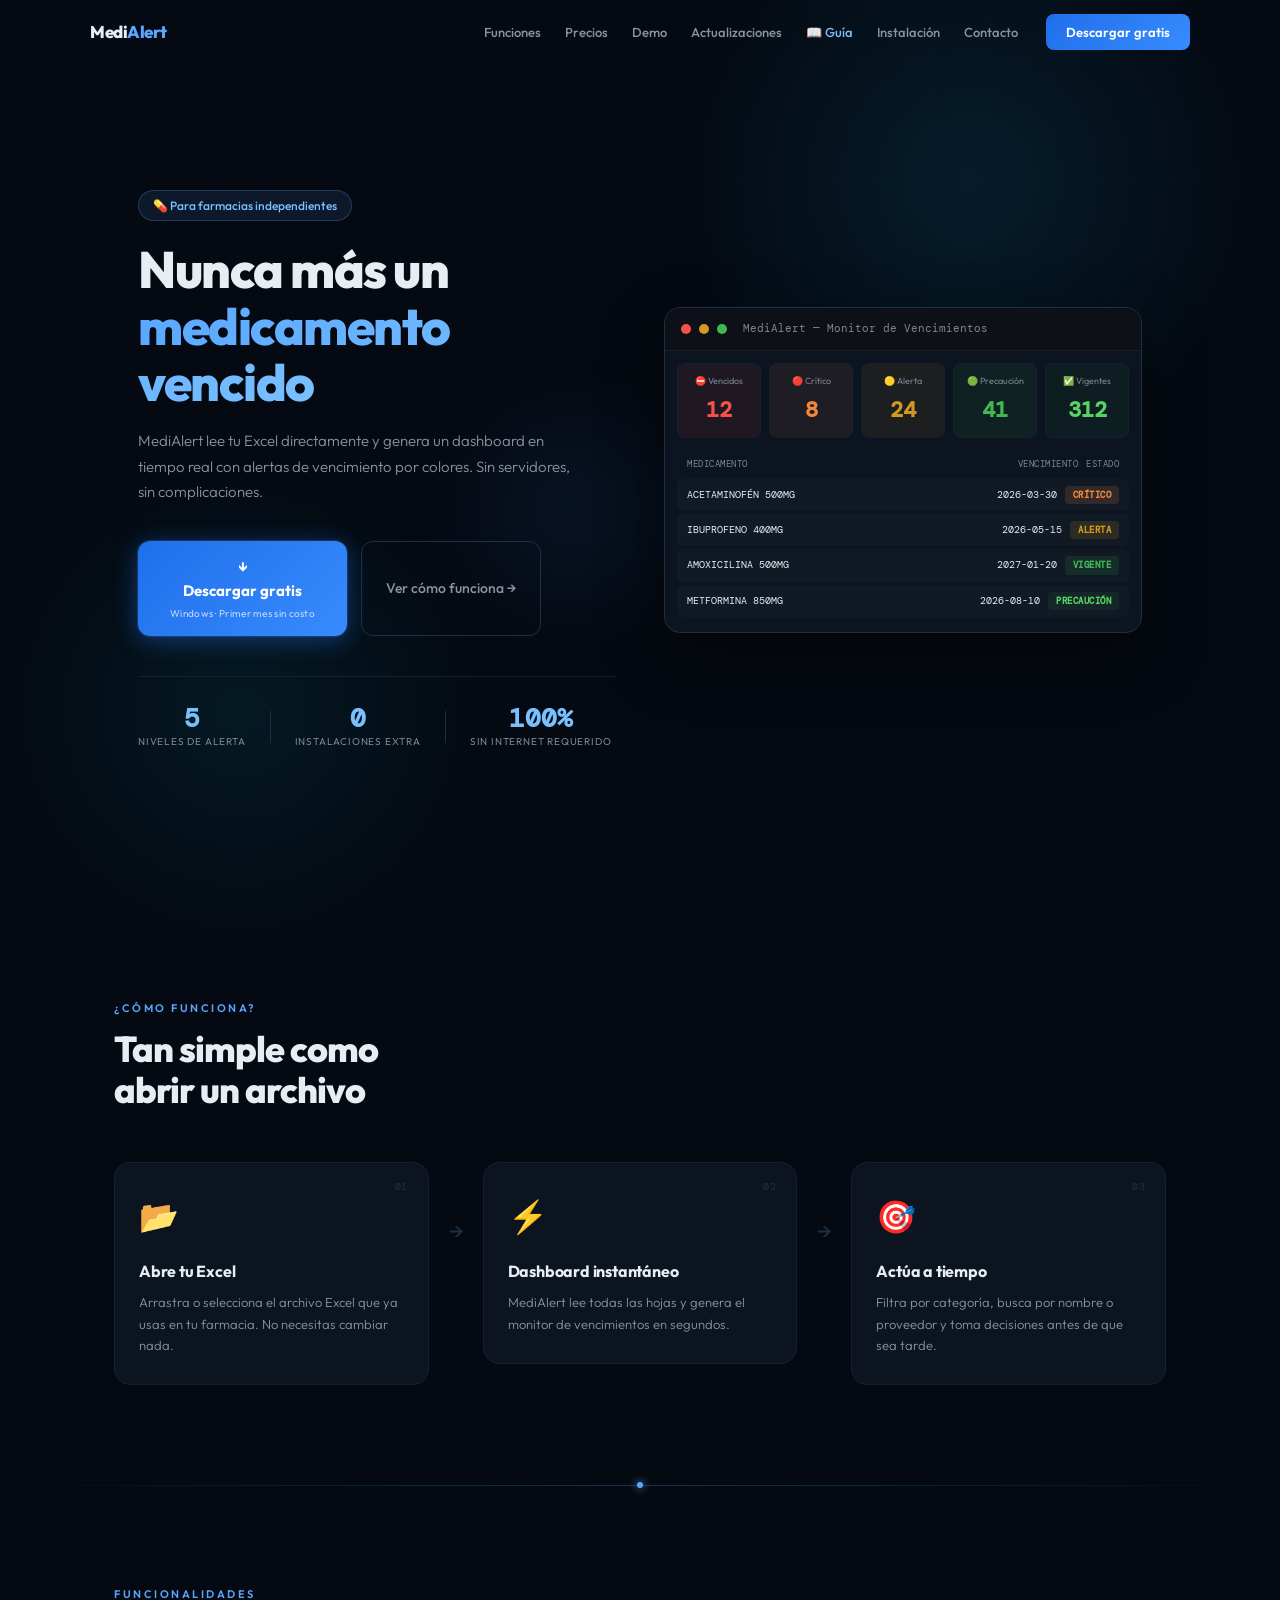
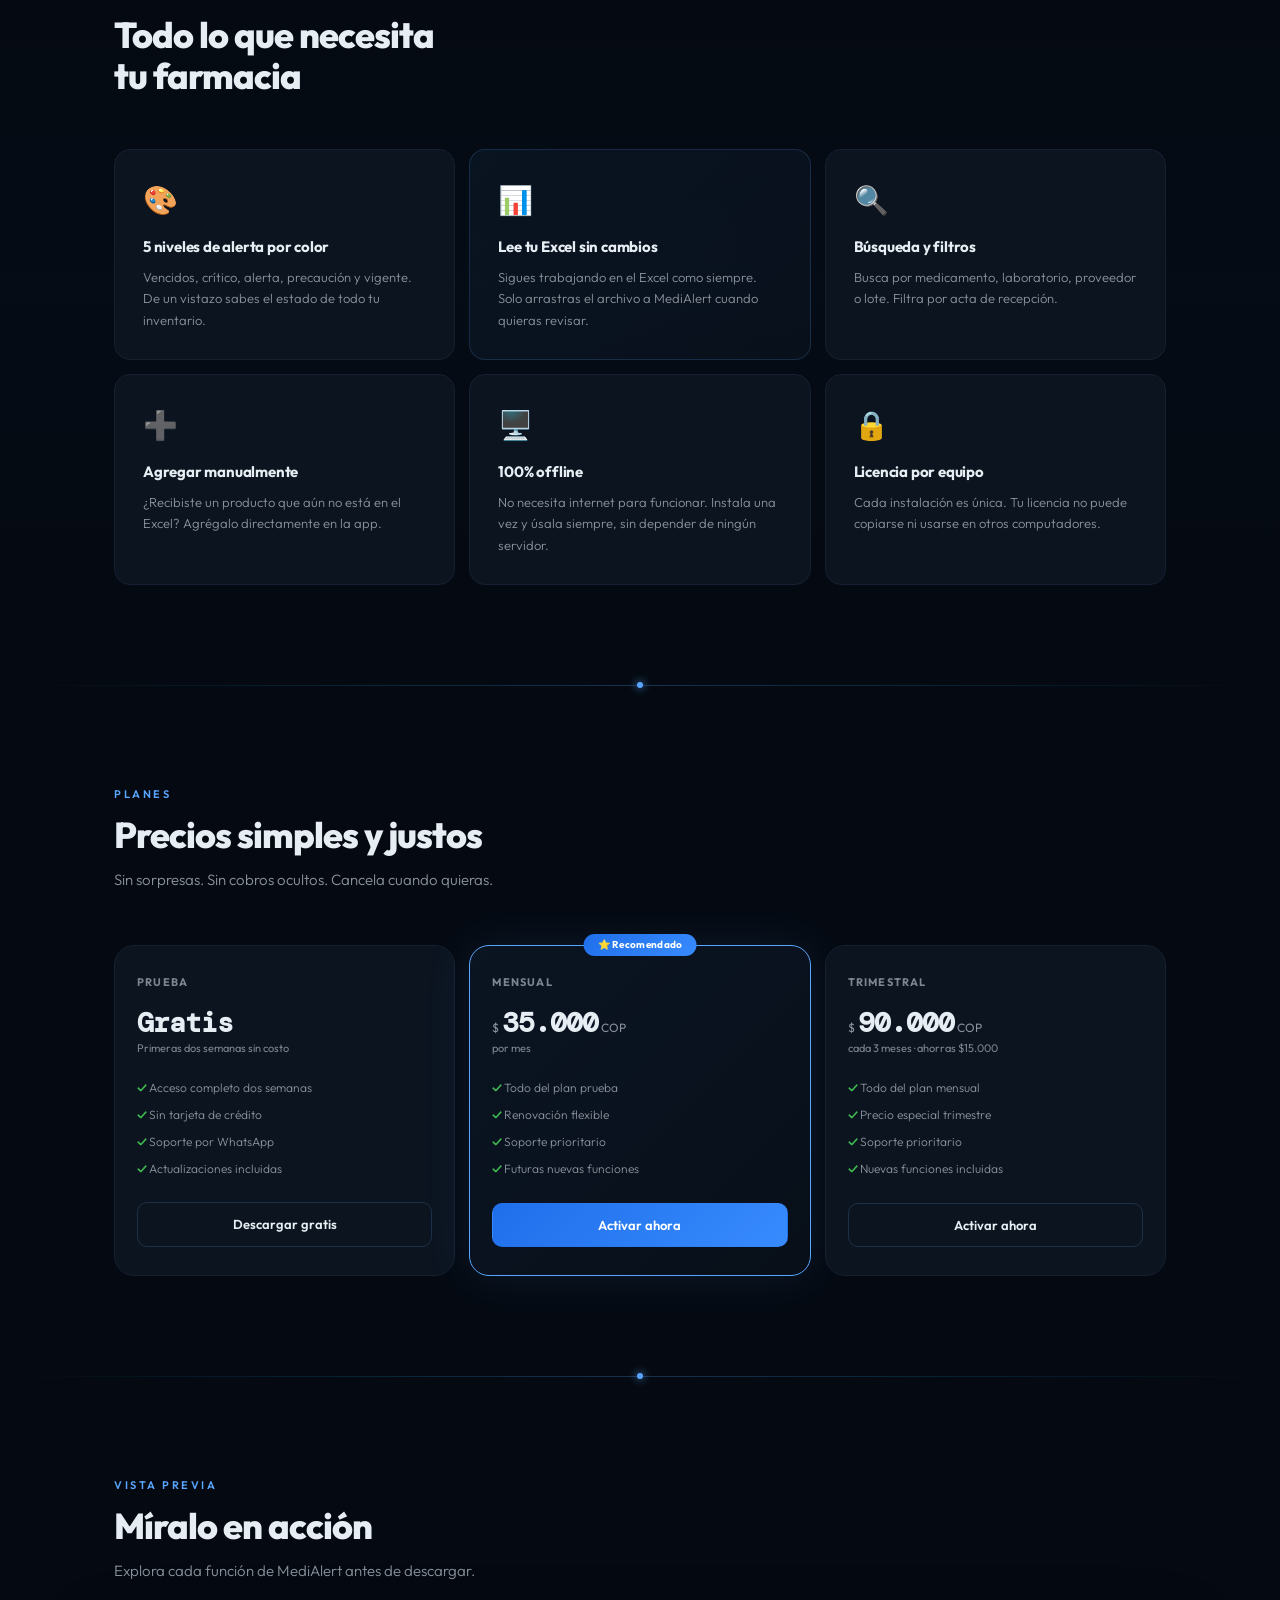
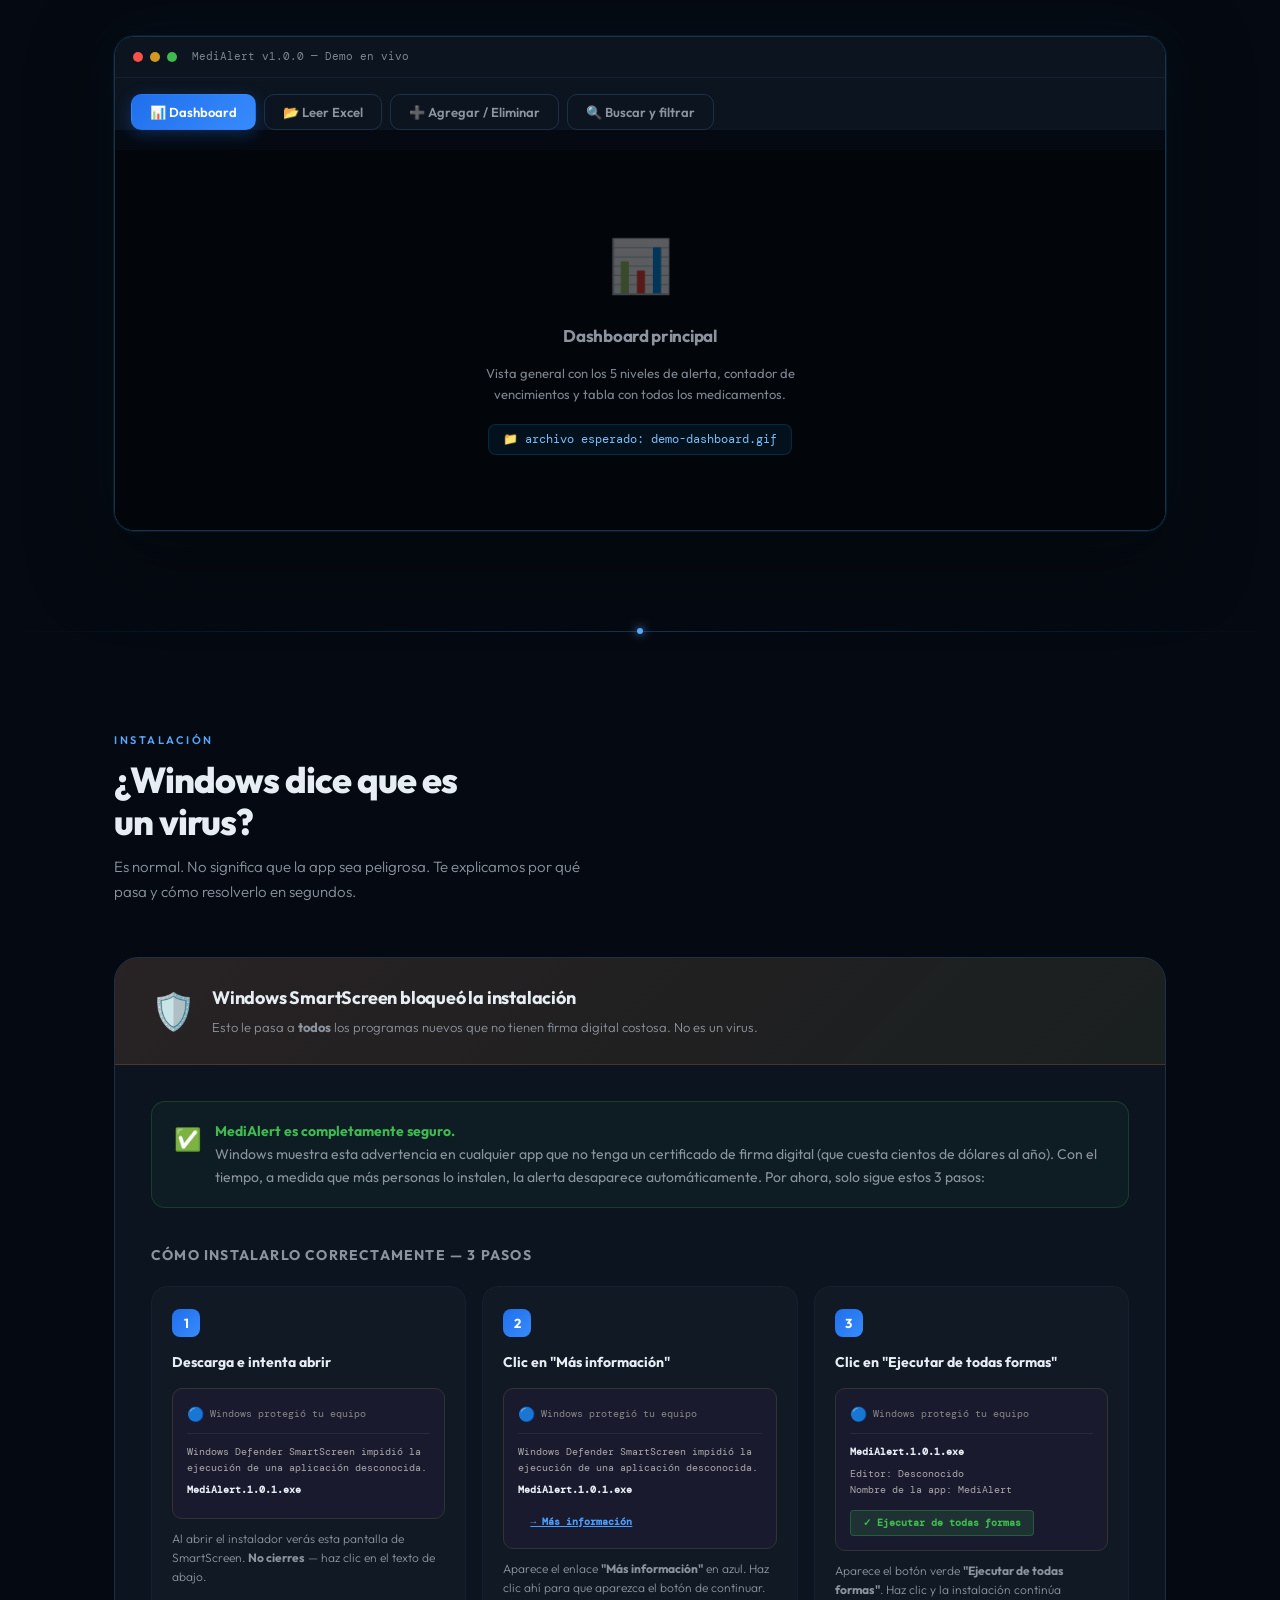
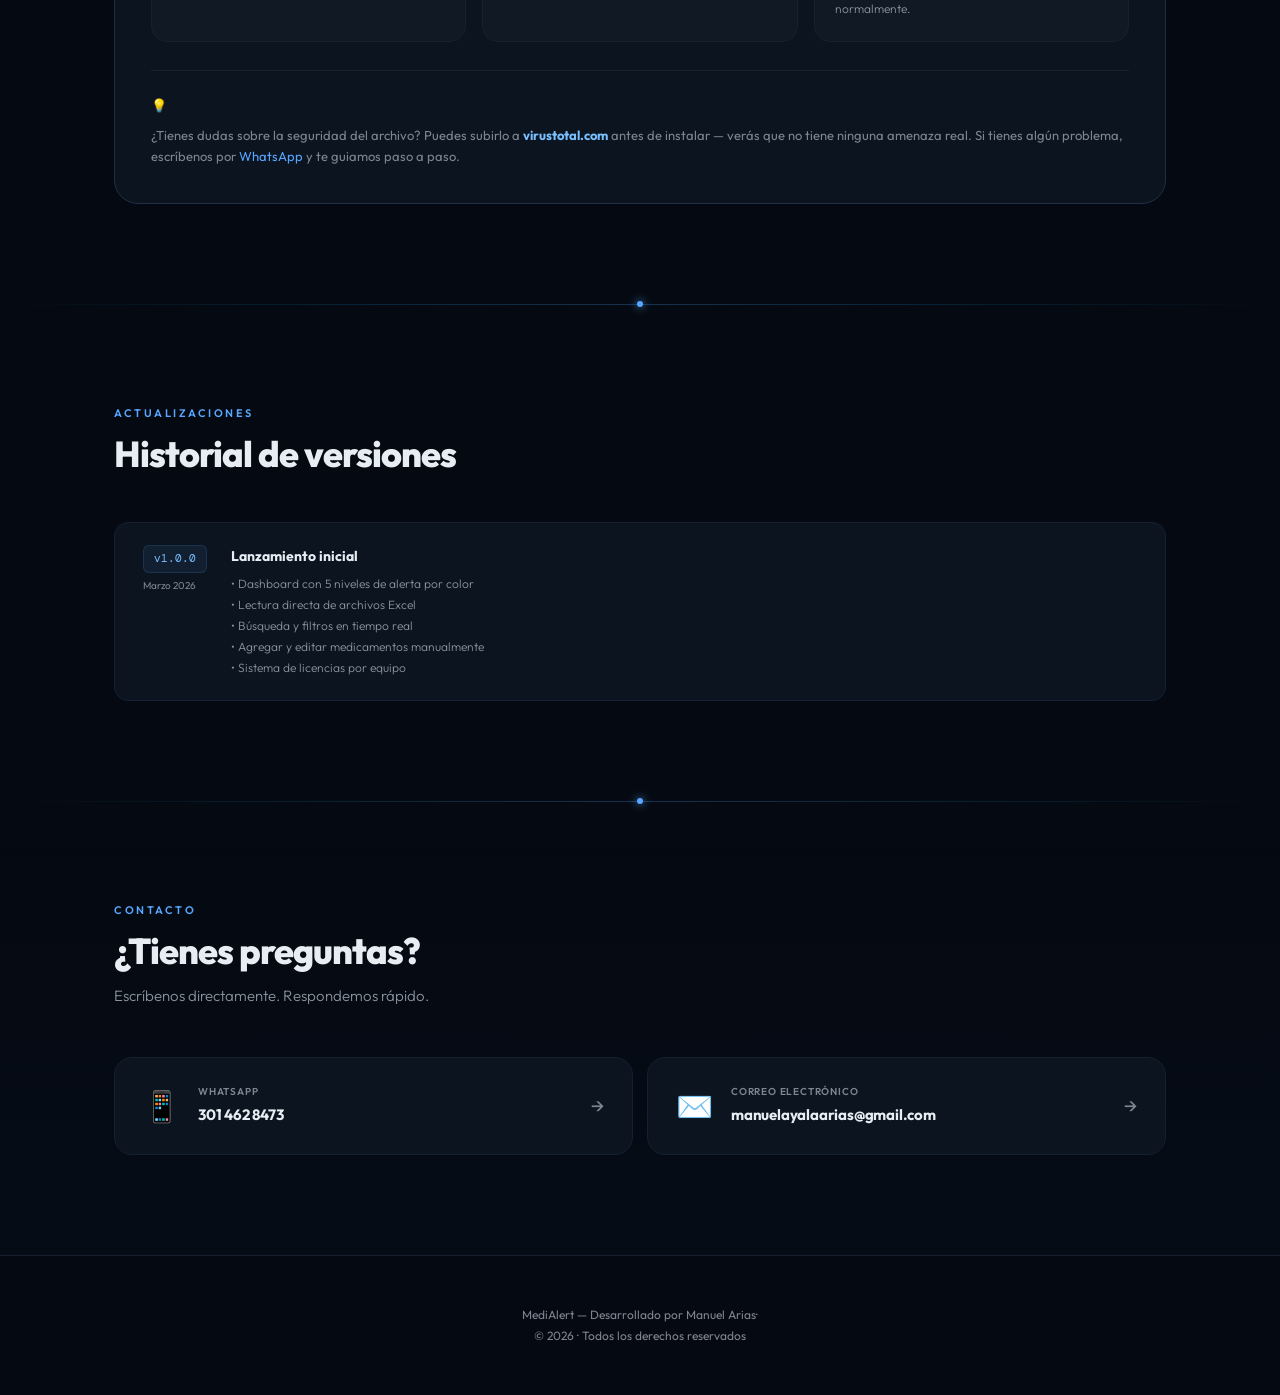
==== index.html @ 288f3442 "Update index.html" ====
<!DOCTYPE html>
<html lang="es">
<head>
  <meta charset="UTF-8">
  <meta name="google-site-verification" content="xFvAfBgavPvLE3BNtfoq_ayYsfGHatee1WtwPK1gSV0" />
  <meta name="viewport" content="width=device-width, initial-scale=1.0">

  <!-- Título en la pestaña del navegador — cámbialo si quieres -->
  <title>MediAlert — Control de vencimientos para farmacias</title>

  <!-- Fuentes de Google — Outfit para texto, DM Mono para números -->
  <link rel="preconnect" href="https://fonts.googleapis.com">
  <link href="https://fonts.googleapis.com/css2?family=Outfit:wght@300;400;500;600;700;800;900&family=DM+Mono:wght@400;500&display=swap" rel="stylesheet">

  <link rel="stylesheet" href="styles.css">
</head>
<body>

<!-- ══════════════════════════════════════════════
     CANVAS DE PARTÍCULAS
     Fondo animado con píldoras y puntos flotantes
     Todo se controla desde app.js (bloque PARTÍCULAS)
     Para desactivar: borra esta línea
     ══════════════════════════════════════════════ -->
<canvas id="particles-canvas"></canvas>


<!-- ══════════════════════════════════════════════
     NAVBAR — Barra de navegación fija arriba
     ══════════════════════════════════════════════ -->
<nav class="nav" id="nav">
  <div class="nav-inner">

    <!-- Nombre/logo en la nav — cambia el texto si quieres
         Para volver a poner el logo: reemplaza el <span> por <img src="..."> -->
    <!-- LOGO QUITADO — descomenta la línea de abajo si quieres volver a ponerlo -->
    <!-- <img src="[data-uri]" alt="Pulso Vital" class="nav-logo"> -->
    <a href="#" style="font-size:17px;font-weight:800;letter-spacing:-0.5px;color:var(--text)">Medi<span style="color:var(--accent)">Alert</span></a>

    <!-- Links del menú (solo desktop)
         Cada href="#id" lleva a esa sección de la página -->
    <div class="nav-links">
      <a href="#features">Funciones</a>
      <a href="#pricing">Precios</a>
      <a href="#demo">Demo</a>
      <a href="#updates">Actualizaciones</a>
      <a href="guia.html" style="color:var(--accent2)">📖 Guía</a>
      <a href="#seguridad">Instalación</a>
      <a href="#contact">Contacto</a>
    </div>

    <!-- Botón de descarga en el nav (desktop)
         Cambia el href por la URL de tu release -->
    <a href="https://github.com/AxxN202/medialert/releases/download/v1.0.1/MediAlert.1.0.1.exe"
       class="btn-nav" download>Descargar gratis</a>

    <!-- Botón ☰ que aparece solo en móvil -->
    <button class="nav-hamburger" id="nav-hamburger">☰</button>
  </div>

  <!-- Menú desplegable en móvil -->
  <div class="nav-mobile" id="nav-mobile">
    <a href="#features">Funciones</a>
    <a href="#pricing">Precios</a>
    <a href="#updates">Actualizaciones</a>
    <a href="#seguridad">Instalación</a>
    <a href="guia.html">📖 Guía de instalación</a>
    <a href="#contact">Contacto</a>
    <a href="https://github.com/AxxN202/medialert/releases/download/v1.0.1/MediAlert.1.0.1.exe"
       class="btn-nav" download>Descargar gratis</a>
  </div>
</nav>


<!-- ══════════════════════════════════════════════
     HERO — Primera pantalla
     Mitad izquierda: texto y botón
     Mitad derecha: mock del dashboard
     ══════════════════════════════════════════════ -->
<section class="hero">

  <!-- ══ ORBES DE FONDO
       Los círculos difusos azules que dan profundidad al hero
       Para desactivar: borra este bloque .hero-orbs completo
       Los estilos están en styles.css bajo "ORBES DE FONDO" ══ -->
  <div class="hero-orbs">
    <div class="orb1"></div>   <!-- Orbe grande — arriba derecha -->
    <div class="orb2"></div>   <!-- Orbe mediano — abajo izquierda -->
    <div class="orb3"></div>   <!-- Orbe pequeño — centro -->
    <div class="grid-overlay"></div> <!-- Cuadrícula sutil encima -->
  </div>

  <!-- ── Lado izquierdo: contenido ── -->
  <div class="hero-content reveal-left">

    <!-- Badge pequeño encima del título — cambia el texto -->
    <div class="hero-badge">💊 Para farmacias independientes</div>

    <!-- Título principal
         Las palabras en <span class="gradient-text"> se ven con gradiente azul -->
    <h1 class="hero-title">
      Nunca más un<br>
      <span class="gradient-text">medicamento vencido</span>
    </h1>

    <!-- Subtítulo — describe la app en 2-3 líneas -->
    <p class="hero-sub">
      MediAlert lee tu Excel directamente y genera un dashboard
      en tiempo real con alertas de vencimiento por colores.
      Sin servidores, sin complicaciones.
    </p>

    <!-- Botones de acción -->
    <div class="hero-actions">

      <!-- ═══ BOTÓN PRINCIPAL DE DESCARGA ═══
           El más importante de la página.
           Cambia el href por tu URL de GitHub Release -->
      <a href="https://github.com/AxxN202/medialert/releases/download/v1.0.1/MediAlert.1.0.1.exe"
         class="btn-primary" download>
        <span>↓</span> Descargar gratis
        <!-- Texto pequeño debajo del botón — cambia si quieres -->
        <span class="btn-sub">Windows · Primer mes sin costo</span>
      </a>

      <!-- Botón secundario — link a la sección de funciones -->
      <a href="#features" class="btn-ghost">Ver cómo funciona →</a>
    </div>

    <!-- Estadísticas debajo de los botones
         Cambia los números en .stat-num -->
    <div class="hero-stats">
      <div class="stat">
        <span class="stat-num">5</span>
        <span class="stat-label">Niveles de alerta</span>
      </div>
      <div class="stat-div"></div>
      <div class="stat">
        <span class="stat-num">0</span>
        <span class="stat-label">Instalaciones extra</span>
      </div>
      <div class="stat-div"></div>
      <div class="stat">
        <span class="stat-num">100%</span>
        <span class="stat-label">Sin internet requerido</span>
      </div>
    </div>
  </div><!-- /hero-content -->


  <!-- ── Lado derecho: mock visual de la app ── -->
  <div class="hero-visual reveal-right">
    <div class="dashboard-mock">

      <!-- Barra de título del mock (los tres puntos de colores) -->
      <div class="mock-header">
        <div class="mock-dot red"></div>
        <div class="mock-dot yellow"></div>
        <div class="mock-dot green"></div>
        <span class="mock-title">MediAlert — Monitor de Vencimientos</span>
      </div>

      <!-- Tarjetas de resumen del mock
           Cambia los números para simular datos reales -->
      <div class="mock-cards">
        <div class="mock-card expired">
          <div class="mock-card-label">⛔ Vencidos</div>
          <div class="mock-card-num">12</div>
        </div>
        <div class="mock-card critical">
          <div class="mock-card-label">🔴 Crítico</div>
          <div class="mock-card-num">8</div>
        </div>
        <div class="mock-card warning">
          <div class="mock-card-label">🟡 Alerta</div>
          <div class="mock-card-num">24</div>
        </div>
        <div class="mock-card caution">
          <div class="mock-card-label">🟢 Precaución</div>
          <div class="mock-card-num">41</div>
        </div>
        <div class="mock-card safe">
          <div class="mock-card-label">✅ Vigentes</div>
          <div class="mock-card-num">312</div>
        </div>
      </div>

      <!-- Tabla de ejemplo del mock
           Puedes cambiar los nombres de medicamentos -->
      <div class="mock-table">
        <div class="mock-row header">
          <span>Medicamento</span><span>Vencimiento</span><span>Estado</span>
        </div>
        <div class="mock-row">
          <span>ACETAMINOFÉN 500MG</span><span>2026-03-30</span>
          <span class="badge-mock critical">CRÍTICO</span>
        </div>
        <div class="mock-row">
          <span>IBUPROFENO 400MG</span><span>2026-05-15</span>
          <span class="badge-mock warning">ALERTA</span>
        </div>
        <div class="mock-row">
          <span>AMOXICILINA 500MG</span><span>2027-01-20</span>
          <span class="badge-mock safe">VIGENTE</span>
        </div>
        <div class="mock-row">
          <span>METFORMINA 850MG</span><span>2026-08-10</span>
          <span class="badge-mock caution">PRECAUCIÓN</span>
        </div>
      </div>

    </div><!-- /dashboard-mock -->
  </div><!-- /hero-visual -->

</section><!-- /hero -->


<!-- ══════════════════════════════════════════════
     SECCIÓN HOW IT WORKS — Los 3 pasos
     Para agregar un paso: copia un .step + .step-arrow
     ══════════════════════════════════════════════ -->
<section class="how" id="features">
  <div class="container">
    <div class="section-label">¿Cómo funciona?</div>
    <h2 class="section-title reveal-scale">Tan simple como<br>abrir un archivo</h2>
    <div class="steps">

      <!-- Paso 1 — cambia: número, emoji, título, descripción -->
      <div class="step">
        <div class="step-num">01</div>
        <div class="step-icon">📂</div>
        <h3>Abre tu Excel</h3>
        <p>Arrastra o selecciona el archivo Excel que ya usas en tu farmacia. No necesitas cambiar nada.</p>
      </div>

      <div class="step-arrow">→</div>

      <!-- Paso 2 -->
      <div class="step">
        <div class="step-num">02</div>
        <div class="step-icon">⚡</div>
        <h3>Dashboard instantáneo</h3>
        <p>MediAlert lee todas las hojas y genera el monitor de vencimientos en segundos.</p>
      </div>

      <div class="step-arrow">→</div>

      <!-- Paso 3 -->
      <div class="step">
        <div class="step-num">03</div>
        <div class="step-icon">🎯</div>
        <h3>Actúa a tiempo</h3>
        <p>Filtra por categoría, busca por nombre o proveedor y toma decisiones antes de que sea tarde.</p>
      </div>

    </div>
  </div>
</section>

<div class="section-divider"></div>

<!-- ══════════════════════════════════════════════
     SECCIÓN FUNCIONALIDADES — Cuadrícula de features
     Para agregar: copia un .feature-card
     Para quitar:  borra el .feature-card completo
     ══════════════════════════════════════════════ -->
<section class="features">
  <div class="container">
    <div class="section-label">Funcionalidades</div>
    <h2 class="section-title reveal-scale">Todo lo que necesita<br>tu farmacia</h2>
    <div class="features-grid">

      <!-- Feature normal -->
      <div class="feature-card">
        <div class="feature-icon">🎨</div>
        <h3>5 niveles de alerta por color</h3>
        <p>Vencidos, crítico, alerta, precaución y vigente. De un vistazo sabes el estado de todo tu inventario.</p>
      </div>

      <!-- Feature destacada — tiene fondo especial por class="feature-card--highlight" -->
      <div class="feature-card feature-card--highlight">
        <div class="feature-icon">📊</div>
        <h3>Lee tu Excel sin cambios</h3>
        <p>Sigues trabajando en el Excel como siempre. Solo arrastras el archivo a MediAlert cuando quieras revisar.</p>
      </div>

      <div class="feature-card">
        <div class="feature-icon">🔍</div>
        <h3>Búsqueda y filtros</h3>
        <p>Busca por medicamento, laboratorio, proveedor o lote. Filtra por acta de recepción.</p>
      </div>

      <div class="feature-card">
        <div class="feature-icon">➕</div>
        <h3>Agregar manualmente</h3>
        <p>¿Recibiste un producto que aún no está en el Excel? Agrégalo directamente en la app.</p>
      </div>

      <div class="feature-card">
        <div class="feature-icon">🖥️</div>
        <h3>100% offline</h3>
        <p>No necesita internet para funcionar. Instala una vez y úsala siempre, sin depender de ningún servidor.</p>
      </div>

      <div class="feature-card">
        <div class="feature-icon">🔒</div>
        <h3>Licencia por equipo</h3>
        <p>Cada instalación es única. Tu licencia no puede copiarse ni usarse en otros computadores.</p>
      </div>

    </div>
  </div>
</section>

<div class="section-divider"></div>

<!-- ══════════════════════════════════════════════
     SECCIÓN PRECIOS — 4 planes
     Para cambiar precios: edita los .plan-amount
     Para cambiar el plan recomendado: mueve
     class="plan--popular" al plan que quieras
     ══════════════════════════════════════════════ -->
<section class="pricing" id="pricing">
  <div class="container">
    <div class="section-label">Planes</div>
    <h2 class="section-title reveal-scale">Precios simples y justos</h2>
    <p class="section-sub">Sin sorpresas. Sin cobros ocultos. Cancela cuando quieras.</p>
    <div class="pricing-grid">

      <!-- Plan Prueba (gratis) -->
      <div class="plan">
        <div class="plan-name">Prueba</div>
        <div class="plan-price">
          <span class="plan-amount">Gratis</span>
        </div>
        <div class="plan-period">Primeras dos semanas sin costo</div>
        <ul class="plan-features">
          <li>Acceso completo dos semanas</li>
          <li>Sin tarjeta de crédito</li>
          <li>Soporte por WhatsApp</li>
          <li>Actualizaciones incluidas</li>
        </ul>
        <!-- Cambia el href por tu URL de release -->
        <a href="https://github.com/AxxN202/medialert/releases/download/v1.0.1/MediAlert.1.0.1.exe"
           class="btn-plan" download>Descargar gratis</a>
      </div>

      <!-- Plan Mensual — RECOMENDADO (borde azul + badge) -->
      <div class="plan plan--popular">
        <div class="plan-badge">⭐ Recomendado</div>
        <div class="plan-name">Mensual</div>
        <div class="plan-price">
          <span class="plan-currency">$</span>
          <!-- Precio mensual — cambia el número -->
          <span class="plan-amount">35.000</span>
          <span class="plan-currency">COP</span>
        </div>
        <div class="plan-period">por mes</div>
        <ul class="plan-features">
          <li>Todo del plan prueba</li>
          <li>Renovación flexible</li>
          <li>Soporte prioritario</li>
          <li>Futuras nuevas funciones</li>
        </ul>
        <!-- Cambia el mensaje de WhatsApp en el href -->
        <a href="https://wa.me/573014628473?text=Hola,%20quiero%20activar%20MediAlert%20mensual"
           class="btn-plan btn-plan--primary" target="_blank">Activar ahora</a>
      </div>

      <!-- Plan Trimestral -->
      <div class="plan">
        <div class="plan-name">Trimestral</div>
        <div class="plan-price">
          <span class="plan-currency">$</span>
          <span class="plan-amount">90.000</span>
          <span class="plan-currency">COP</span>
        </div>
        <div class="plan-period">cada 3 meses · ahorras $15.000</div>
        <ul class="plan-features">
          <li>Todo del plan mensual</li>
          <li>Precio especial trimestre</li>
          <li>Soporte prioritario</li>
          <li>Nuevas funciones incluidas</li>
        </ul>
        <a href="https://wa.me/573014628473?text=Hola,%20quiero%20activar%20MediAlert%20trimestral"
           class="btn-plan" target="_blank">Activar ahora</a>
      </div>


    </div>
  </div>
</section>

<div class="section-divider"></div>

<!-- ══════════════════════════════════════════════
     SECCIÓN DEMO — Tabs con GIFs por función
     ══════════════════════════════════════════════

     CÓMO AGREGAR TUS GIFs:
     Cada tab tiene un comentario con el nombre del archivo esperado.
     Cuando tengas el GIF:
       1. Súbelo al repo con ese nombre exacto
       2. En el HTML descomenta la línea <img src="...">
       3. El placeholder desaparece automáticamente
     ══════════════════════════════════════════════ -->
<section class="demo" id="demo">
  <div class="container">

    <div class="section-label">Vista previa</div>
    <h2 class="section-title reveal-scale">Míralo en acción</h2>
    <p class="section-sub">
      Explora cada función de MediAlert antes de descargar.
    </p>

    <!-- Marco con tabs -->
    <div class="demo-wrapper reveal">

      <!-- Barra superior del marco -->
      <div class="demo-bar">
        <div class="demo-dot red"></div>
        <div class="demo-dot yellow"></div>
        <div class="demo-dot green"></div>
        <span class="demo-bar-title">MediAlert v1.0.0 — Demo en vivo</span>
      </div>

      <!-- Botones de los tabs
           Para agregar un tab: copia un .demo-tab-btn y su .demo-tab-content abajo -->
      <div style="padding:16px 16px 0;background:var(--surface);">
        <div class="demo-tabs">

          <!-- Tab 1 — Dashboard principal -->
          <button class="demo-tab-btn active" onclick="switchTab('tab-dashboard', this)">
            📊 Dashboard
          </button>

          <!-- Tab 2 — Leer Excel -->
          <button class="demo-tab-btn" onclick="switchTab('tab-excel', this)">
            📂 Leer Excel
          </button>

          <!-- Tab 3 — Agregar y eliminar -->
          <button class="demo-tab-btn" onclick="switchTab('tab-editar', this)">
            ➕ Agregar / Eliminar
          </button>

          <!-- Tab 4 — Búsqueda y filtros -->
          <button class="demo-tab-btn" onclick="switchTab('tab-buscar', this)">
            🔍 Buscar y filtrar
          </button>

        </div>
      </div>

      <!-- ════ CONTENIDO DEL TAB 1: Dashboard ════
           GIF esperado: demo-dashboard.gif
           Graba: la pantalla principal con los 5 contadores y la tabla -->
      <div class="demo-tab-content active" id="tab-dashboard">
        <div class="demo-media">
          <!-- Cuando tengas el GIF, descomenta esta línea y borra el placeholder: -->
          <!-- <img src="demo-dashboard.gif" alt="Dashboard MediAlert" class="demo-gif"> -->
          <div class="demo-placeholder">
            <div class="demo-placeholder-icon">📊</div>
            <h3>Dashboard principal</h3>
            <p>Vista general con los 5 niveles de alerta, contador de vencimientos y tabla con todos los medicamentos.</p>
            <div class="demo-filename">📁 archivo esperado: demo-dashboard.gif</div>
          </div>
        </div>
      </div>

      <!-- ════ CONTENIDO DEL TAB 2: Leer Excel ════
           GIF esperado: demo-excel.gif
           Graba: arrastrar/seleccionar el Excel y ver cómo carga en segundos -->
      <div class="demo-tab-content" id="tab-excel">
        <div class="demo-media">
          <!-- <img src="demo-excel.gif" alt="Leer Excel" class="demo-gif"> -->
          <div class="demo-placeholder">
            <div class="demo-placeholder-icon">📂</div>
            <h3>Lee tu Excel en segundos</h3>
            <p>Selecciona el archivo que ya usas en tu farmacia y MediAlert genera el dashboard automáticamente. Sin cambiar nada.</p>
            <div class="demo-filename">📁 archivo esperado: demo-excel.gif</div>
          </div>
        </div>
      </div>

      <!-- ════ CONTENIDO DEL TAB 3: Agregar y eliminar ════
           GIF esperado: demo-editar.gif
           Graba: abrir el modal de agregar, llenar el formulario, guardar,
                  luego seleccionar y eliminar un registro -->
      <div class="demo-tab-content" id="tab-editar">
        <div class="demo-media">
          <!-- <img src="demo-editar.gif" alt="Agregar y eliminar" class="demo-gif"> -->
          <div class="demo-placeholder">
            <div class="demo-placeholder-icon">➕</div>
            <h3>Agregar y eliminar en tiempo real</h3>
            <p>Agrega medicamentos manualmente con el formulario integrado. Edita o elimina registros con un clic — los cambios se guardan al instante.</p>
            <div class="demo-filename">📁 archivo esperado: demo-editar.gif</div>
          </div>
        </div>
      </div>

      <!-- ════ CONTENIDO DEL TAB 4: Búsqueda y filtros ════
           GIF esperado: demo-buscar.gif
           Graba: escribir en el buscador, filtrar por acta, ordenar columnas -->
      <div class="demo-tab-content" id="tab-buscar">
        <div class="demo-media">
          <!-- <img src="demo-buscar.gif" alt="Buscar y filtrar" class="demo-gif"> -->
          <div class="demo-placeholder">
            <div class="demo-placeholder-icon">🔍</div>
            <h3>Búsqueda y filtros instantáneos</h3>
            <p>Busca por nombre, laboratorio, proveedor o lote. Filtra por acta de recepción. Resultados en tiempo real sin recargar.</p>
            <div class="demo-filename">📁 archivo esperado: demo-buscar.gif</div>
          </div>
        </div>
      </div>

    </div><!-- /demo-wrapper -->
  </div>
</section>

<div class="section-divider"></div>

<!-- ══════════════════════════════════════════════
     SECCIÓN ALERTA DE WINDOWS
     Explica la alerta de SmartScreen y cómo solucionarla
     ══════════════════════════════════════════════ -->
<section class="windows-alert" id="seguridad">
  <div class="container">

    <div class="section-label">Instalación</div>
    <h2 class="section-title reveal-scale">¿Windows dice que es<br>un virus?</h2>
    <p class="section-sub">
      Es normal. No significa que la app sea peligrosa.
      Te explicamos por qué pasa y cómo resolverlo en segundos.
    </p>

    <div class="alert-box reveal">

      <!-- Cabecera de advertencia -->
      <div class="alert-header">
        <div class="alert-header-icon">🛡️</div>
        <div>
          <h3>Windows SmartScreen bloqueó la instalación</h3>
          <p>Esto le pasa a <strong>todos</strong> los programas nuevos que no tienen firma digital costosa. No es un virus.</p>
        </div>
      </div>

      <div class="alert-body">

        <!-- Aviso verde de "es seguro" -->
        <div class="alert-notice">
          <div class="alert-notice-icon">✅</div>
          <div>
            <strong>MediAlert es completamente seguro.</strong><br>
            Windows muestra esta advertencia en cualquier app que no tenga un certificado de firma digital
            (que cuesta cientos de dólares al año). Con el tiempo, a medida que más personas lo instalen,
            la alerta desaparece automáticamente. Por ahora, solo sigue estos 3 pasos:
          </div>
        </div>

        <div class="alert-steps-title">Cómo instalarlo correctamente — 3 pasos</div>

        <div class="alert-steps">

          <!-- Paso 1 -->
          <div class="alert-step">
            <div class="alert-step-num">1</div>
            <h4>Descarga e intenta abrir</h4>
            <!-- Mock visual de lo que ve el usuario -->
            <div class="windows-mock">
              <div class="win-titlebar">
                <span class="win-titlebar-icon">🔵</span>
                <span class="win-titlebar-text">Windows protegió tu equipo</span>
              </div>
              <div class="win-text">Windows Defender SmartScreen impidió la<br>ejecución de una aplicación desconocida.</div>
              <div class="win-text win-app-name">MediAlert.1.0.1.exe</div>
            </div>
            <p>Al abrir el instalador verás esta pantalla de SmartScreen. <strong>No cierres</strong> — haz clic en el texto de abajo.</p>
          </div>

          <!-- Paso 2 -->
          <div class="alert-step">
            <div class="alert-step-num">2</div>
            <h4>Clic en "Más información"</h4>
            <div class="windows-mock">
              <div class="win-titlebar">
                <span class="win-titlebar-icon">🔵</span>
                <span class="win-titlebar-text">Windows protegió tu equipo</span>
              </div>
              <div class="win-text">Windows Defender SmartScreen impidió la<br>ejecución de una aplicación desconocida.</div>
              <div class="win-text win-app-name">MediAlert.1.0.1.exe</div>
              <span class="win-btn win-btn-link">→ Más información</span>
            </div>
            <p>Aparece el enlace <strong>"Más información"</strong> en azul. Haz clic ahí para que aparezca el botón de continuar.</p>
          </div>

          <!-- Paso 3 -->
          <div class="alert-step">
            <div class="alert-step-num">3</div>
            <h4>Clic en "Ejecutar de todas formas"</h4>
            <div class="windows-mock">
              <div class="win-titlebar">
                <span class="win-titlebar-icon">🔵</span>
                <span class="win-titlebar-text">Windows protegió tu equipo</span>
              </div>
              <div class="win-text win-app-name">MediAlert.1.0.1.exe</div>
              <div class="win-text">Editor: Desconocido<br>Nombre de la app: MediAlert</div>
              <span class="win-btn win-btn-run">✓ Ejecutar de todas formas</span>
            </div>
            <p>Aparece el botón verde <strong>"Ejecutar de todas formas"</strong>. Haz clic y la instalación continúa normalmente.</p>
          </div>

        </div><!-- /alert-steps -->

        <!-- Nota final -->
        <div class="alert-footer">
          <span>💡</span>
          <span>
            ¿Tienes dudas sobre la seguridad del archivo? Puedes subirlo a
            <strong style="color:var(--accent2)">virustotal.com</strong> antes de instalar — verás que no tiene ninguna amenaza real.
            Si tienes algún problema, escríbenos por
            <a href="https://wa.me/573014628473" target="_blank" style="color:var(--accent)">WhatsApp</a> y te guiamos paso a paso.
          </span>
        </div>

      </div><!-- /alert-body -->
    </div><!-- /alert-box -->

  </div>
</section>

<div class="section-divider"></div>

<!-- ══════════════════════════════════════════════
     SECCIÓN ACTUALIZACIONES
     Se llena automáticamente desde version.json
     Para agregar versiones: edita version.json
     (no toques este HTML)
     ══════════════════════════════════════════════ -->
<section class="updates" id="updates">
  <div class="container">
    <div class="section-label">Actualizaciones</div>
    <h2 class="section-title reveal-scale">Historial de versiones</h2>
    <!-- Este div se llena con JS desde version.json -->
    <div class="changelog" id="changelog"></div>
  </div>
</section>

<div class="section-divider"></div>

<!-- ══════════════════════════════════════════════
     SECCIÓN CONTACTO — WhatsApp y Email
     Para cambiar: edita los href y .contact-value
     ══════════════════════════════════════════════ -->
<section class="contact" id="contact">
  <div class="container">
    <div class="section-label">Contacto</div>
    <h2 class="section-title reveal-scale">¿Tienes preguntas?</h2>
    <p class="section-sub">Escríbenos directamente. Respondemos rápido.</p>
    <div class="contact-cards">

      <!-- Tarjeta WhatsApp
           Cambia el número en href (573014628473 = +57 301 462 8473) -->
      <a href="https://wa.me/573014628473?text=Hola,%20tengo%20una%20pregunta%20sobre%20MediAlert"
         class="contact-card reveal" target="_blank">
        <div class="contact-icon">📱</div>
        <div class="contact-info">
          <span class="contact-label">WhatsApp</span>
          <!-- Número visible — cambia este texto -->
          <span class="contact-value">301 462 8473</span>
        </div>
        <span class="contact-arrow">→</span>
      </a>

      <!-- Tarjeta Email — cambia el mailto: y el texto -->
      <a href="mailto:manuelayalaarias@gmail.com" class="contact-card reveal">
        <div class="contact-icon">✉️</div>
        <div class="contact-info">
          <span class="contact-label">Correo electrónico</span>
          <span class="contact-value">manuelayalaarias@gmail.com</span>
        </div>
        <span class="contact-arrow">→</span>
      </a>

    </div>
  </div>
</section>


<!-- ══════════════════════════════════════════════
     FOOTER — Parte inferior de la página
     ══════════════════════════════════════════════ -->
<footer class="footer">
  <div class="container">
    <!-- Logo del footer — mismo que el nav -->
  
    <p>MediAlert — Desarrollado por Manuel Arias· </p>
    <p>© 2026 · Todos los derechos reservados</p>
  </div>
</footer>

<!-- ══════════════════════════════════════════════
     BOTÓN VOLVER ARRIBA
     Aparece al hacer scroll — JS lo controla
     Estilos en styles.css bajo "BOTÓN INICIO"
     ══════════════════════════════════════════════ -->
<button id="btn-top" title="Volver al inicio" onclick="window.scrollTo({top:0,behavior:'smooth'})">↑</button>

<script src="app.js"></script>
</body>
</html>
---- styles.css ----
/* ════════════════════════════════
   MEDIALERT — ESTILOS
   ════════════════════════════════ */

/* ══ VARIABLES DE COLOR
   Cambia aquí para cambiar toda la paleta ══ */
:root {
  /* ── Fondo principal — azul oscuro profundo (primera versión) ──
     Cambia #050a12 por otro color si quieres diferente fondo */
  --bg:       #050a12;
  --surface:  #0c1420;   /* Fondo de tarjetas */
  --border:   #162030;   /* Bordes */
  --border2:  #1e3048;   /* Bordes más visibles */
  --accent:   #58a6ff;   /* Azul principal — cambia este para otro color */
  --accent2:  #79c0ff;   /* Azul más claro */
  --green:    #3fb950;   /* Verde (vigentes) */
  --yellow:   #d29922;   /* Amarillo (alerta) */
  --orange:   #f0883e;   /* Naranja (crítico) */
  --red:      #f85149;   /* Rojo (vencidos) */
  --text:     #e6edf3;   /* Texto principal */
  --muted:    #7d8590;   /* Texto secundario */
  --muted2:   #8b949e;   /* Texto terciario */
  --grad:     linear-gradient(135deg,#1f6feb,#388bfd); /* Gradiente botón */
}

/* ══ RESET BASE ══ */
*, *::before, *::after { margin:0; padding:0; box-sizing:border-box; }
html { scroll-behavior: smooth; }

body {
  background: var(--bg);
  color: var(--text);
  /* Fuente: cambia Outfit por otra si quieres */
  font-family: 'Outfit', sans-serif;
  font-size: 15px;   /* Tamaño base del texto */
  line-height: 1.6;
  overflow-x: hidden;
}

a { text-decoration: none; color: inherit; }

.container {
  max-width: 1100px;
  margin: 0 auto;
  padding: 0 24px;
}

/* ══ CANVAS DE PARTÍCULAS
   El fondo animado — se dibuja en JS ══ */
#particles-canvas {
  position: fixed;
  inset: 0;
  z-index: 0;          /* Detrás de todo */
  pointer-events: none;
  opacity: 0.3;        /* Opacidad — sube para más visibles, baja para menos */
}

/* ══ NAVBAR ══ */
.nav {
  position: fixed;
  top: 0; left: 0; right: 0;
  z-index: 100;
  padding: 0 24px;
  transition: all 0.3s;
}

/* La nav se vuelve sólida al hacer scroll */
.nav.scrolled {
  background: rgba(13,17,23,0.92);
  backdrop-filter: blur(16px);
  -webkit-backdrop-filter: blur(16px);
  border-bottom: 1px solid var(--border);
}

.nav-inner {
  max-width: 1100px;
  margin: 0 auto;
  height: 64px;        /* Altura de la navbar */
  display: flex;
  align-items: center;
  gap: 28px;
}

/* Logo en el nav */
.nav-logo {
  height: 30px;        /* Tamaño del logo — cámbialo */
  object-fit: contain;
}

/* Links del menú */
.nav-links {
  display: flex;
  gap: 24px;
  margin-left: auto;
}

.nav-links a {
  font-size: 13px;     /* Tamaño de los links del nav */
  color: var(--muted2);
  font-weight: 500;
  transition: color 0.2s;
}

.nav-links a:hover { color: var(--text); }

/* Botón de descarga en el nav */
.btn-nav {
  background: var(--grad);
  color: #fff;
  padding: 8px 20px;
  border-radius: 8px;
  font-size: 13px;     /* Tamaño del texto del botón nav */
  font-weight: 600;
  transition: all 0.2s;
  white-space: nowrap;
}

.btn-nav:hover { opacity: 0.9; transform: translateY(-1px); }

/* Hamburguesa móvil */
.nav-hamburger {
  display: none;
  background: none;
  border: none;
  color: var(--text);
  font-size: 20px;
  cursor: pointer;
  margin-left: auto;
}

/* Menú móvil */
.nav-mobile {
  display: none;
  flex-direction: column;
  background: rgba(13,17,23,0.98);
  border-top: 1px solid var(--border);
  padding: 8px 0;
}

.nav-mobile a {
  padding: 13px 24px;
  font-size: 14px;
  color: var(--muted2);
  border-bottom: 1px solid var(--border);
  transition: color 0.2s;
}

.nav-mobile a:hover { color: var(--text); }
.nav-mobile a:last-child { border: none; }
.nav-mobile.open { display: flex; }

/* ══ HERO ══ */
.hero {
  min-height: 100vh;
  display: grid;
  grid-template-columns: 1fr 1fr;
  align-items: center;
  gap: 48px;
  padding: 100px 48px 60px;
  max-width: 1100px;
  margin: 0 auto;
  position: relative;
  z-index: 1;
}

/* Contenido izquierdo del hero */
.hero-content { position: relative; z-index: 1; }

/* Badge pequeño */
.hero-badge {
  display: inline-block;
  background: rgba(88,166,255,0.1);
  border: 1px solid rgba(88,166,255,0.25);
  color: var(--accent2);
  padding: 5px 14px;
  border-radius: 100px;
  font-size: 12px;     /* Tamaño del badge */
  font-weight: 500;
  margin-bottom: 20px;
  animation: fadeUp 0.5s 0.1s ease both;
}

/* Título principal */
.hero-title {
  font-size: clamp(32px, 4vw, 52px);  /* Mín 32px, máx 52px */
  font-weight: 800;
  line-height: 1.1;
  letter-spacing: -1.5px;
  margin-bottom: 18px;
  animation: fadeUp 0.5s 0.15s ease both;
}

/* Texto con gradiente */
.gradient-text {
  background: linear-gradient(135deg, var(--accent), var(--accent2));
  -webkit-background-clip: text;
  -webkit-text-fill-color: transparent;
  background-clip: text;
}

/* Subtítulo */
.hero-sub {
  font-size: 15px;     /* Tamaño del subtítulo */
  color: var(--muted2);
  max-width: 440px;
  font-weight: 300;
  line-height: 1.7;
  margin-bottom: 36px;
  animation: fadeUp 0.5s 0.2s ease both;
}

/* Botones del hero */
.hero-actions {
  display: flex;
  gap: 14px;
  flex-wrap: wrap;
  animation: fadeUp 0.5s 0.25s ease both;
}

/* ══ BOTÓN PRINCIPAL DE DESCARGA
   Este es el más importante de la página ══ */
.btn-primary {
  display: inline-flex;
  flex-direction: column;
  align-items: center;
  background: var(--grad);
  color: #fff;
  padding: 14px 32px;
  border-radius: 12px;
  font-size: 15px;       /* Tamaño del texto del botón */
  font-weight: 700;
  transition: all 0.25s;
  position: relative;
  overflow: hidden;
  /* Sombra azul que lo hace destacar */
  box-shadow: 0 4px 24px rgba(31,111,235,0.45), 0 0 0 1px rgba(88,166,255,0.2);
}

/* Brillo que pasa por el botón */
.btn-primary::before {
  content: '';
  position: absolute;
  top: -50%; left: -75%;
  width: 50%; height: 200%;
  background: linear-gradient(90deg, transparent, rgba(255,255,255,0.18), transparent);
  transform: skewX(-20deg);
  animation: shimmer 3.5s ease infinite;
}

@keyframes shimmer {
  0%   { left: -75%; }
  100% { left: 150%; }
}

.btn-primary:hover {
  transform: translateY(-2px);
  box-shadow: 0 8px 32px rgba(31,111,235,0.55), 0 0 0 1px rgba(88,166,255,0.3);
}

/* Texto pequeño debajo del botón principal */
.btn-sub {
  font-size: 10px;
  font-weight: 400;
  opacity: 0.7;
  margin-top: 3px;
  letter-spacing: 0.3px;
}

/* Botón secundario (ghost) */
.btn-ghost {
  display: inline-flex;
  align-items: center;
  padding: 14px 24px;
  border-radius: 12px;
  font-size: 14px;
  font-weight: 500;
  color: var(--muted2);
  border: 1px solid var(--border2);
  transition: all 0.2s;
}

.btn-ghost:hover { color: var(--text); border-color: var(--accent); }

/* Estadísticas del hero */
.hero-stats {
  display: flex;
  align-items: center;
  gap: 24px;
  margin-top: 40px;
  padding-top: 28px;
  border-top: 1px solid var(--border);
  animation: fadeUp 0.5s 0.3s ease both;
}

.stat { text-align: center; }

/* Número grande de la estadística */
.stat-num {
  display: block;
  font-size: 26px;     /* Tamaño del número */
  font-weight: 800;
  color: var(--accent2);
  line-height: 1;
  font-family: 'DM Mono', monospace;
}

/* Etiqueta de la estadística */
.stat-label {
  font-size: 10px;     /* Tamaño de la etiqueta */
  color: var(--muted);
  text-transform: uppercase;
  letter-spacing: 0.8px;
  margin-top: 3px;
  display: block;
}

.stat-div {
  width: 1px;
  height: 32px;
  background: var(--border2);
}

/* ══ MOCK DEL DASHBOARD (lado derecho del hero) ══ */
.hero-visual { position: relative; z-index: 1; }

.dashboard-mock {
  background: var(--surface);
  border: 1px solid var(--border2);
  border-radius: 16px;
  overflow: hidden;
  /* Sombra suave */
  box-shadow: 0 24px 64px rgba(0,0,0,0.4);
  animation: fadeUp 0.6s 0.35s ease both;
}

/* Barra de título del mock */
.mock-header {
  background: #0d1117;
  padding: 12px 16px;
  display: flex;
  align-items: center;
  gap: 8px;
  border-bottom: 1px solid var(--border);
}

/* Puntos de colores del mock */
.mock-dot {
  width: 10px; height: 10px;
  border-radius: 50%;
}

.mock-dot.red    { background: #f85149; }
.mock-dot.yellow { background: #d29922; }
.mock-dot.green  { background: #3fb950; }

.mock-title {
  font-size: 11px;     /* Tamaño del título del mock */
  color: var(--muted);
  margin-left: 8px;
  font-family: 'DM Mono', monospace;
}

/* Tarjetas de alertas del mock */
.mock-cards {
  display: grid;
  grid-template-columns: repeat(5, 1fr);
  gap: 8px;
  padding: 12px;
}

.mock-card {
  border-radius: 8px;
  padding: 10px 8px;
  text-align: center;
  border: 1px solid var(--border);
}

.mock-card-label { font-size: 9px; color: var(--muted); margin-bottom: 4px; }
/* Número dentro de cada tarjeta del mock */
.mock-card-num   { font-size: 22px; font-weight: 800; font-family: 'DM Mono', monospace; }

/* Colores de cada estado en el mock */
.mock-card.expired  { background: rgba(248,81,73,0.08);  .mock-card-num { color: #f85149; } }
.mock-card.critical { background: rgba(240,136,62,0.08); }
.mock-card.warning  { background: rgba(210,153,34,0.08); }
.mock-card.caution  { background: rgba(63,185,80,0.08);  }
.mock-card.safe     { background: rgba(63,185,80,0.05);  }

.mock-card.expired  .mock-card-num { color: #f85149; }
.mock-card.critical .mock-card-num { color: #f0883e; }
.mock-card.warning  .mock-card-num { color: #d29922; }
.mock-card.caution  .mock-card-num { color: #3fb950; }
.mock-card.safe     .mock-card-num { color: #56d364; }

/* Tabla del mock */
.mock-table { padding: 0 12px 12px; }

.mock-row {
  display: grid;
  grid-template-columns: 1fr auto auto;
  gap: 8px;
  align-items: center;
  padding: 7px 10px;
  border-radius: 6px;
  font-size: 10px;   /* Tamaño del texto de la tabla del mock */
  font-family: 'DM Mono', monospace;
}

.mock-row.header {
  color: var(--muted);
  font-size: 9px;
  text-transform: uppercase;
  letter-spacing: 0.5px;
}

.mock-row:not(.header) { background: rgba(255,255,255,0.02); margin-bottom: 3px; }
.mock-row:not(.header):hover { background: rgba(255,255,255,0.04); }

/* Badges de estado en la tabla */
.badge-mock {
  padding: 2px 8px;
  border-radius: 4px;
  font-size: 9px;
  font-weight: 600;
  text-transform: uppercase;
  letter-spacing: 0.5px;
}

.badge-mock.critical { background: rgba(240,136,62,0.15); color: #f0883e; }
.badge-mock.warning  { background: rgba(210,153,34,0.15); color: #d29922; }
.badge-mock.safe     { background: rgba(63,185,80,0.12);  color: #3fb950; }
.badge-mock.caution  { background: rgba(63,185,80,0.08);  color: #56d364; }

/* ══ SECCIONES GENERALES ══ */
section { position: relative; z-index: 1; }

/* Etiqueta pequeña encima del título de sección */
.section-label {
  font-size: 11px;
  text-transform: uppercase;
  letter-spacing: 2.5px;
  color: var(--accent);
  font-weight: 600;
  margin-bottom: 10px;
}

/* Título de sección */
.section-title {
  font-size: clamp(24px, 3vw, 36px);  /* Mín 24px, máx 36px */
  font-weight: 800;
  letter-spacing: -1px;
  line-height: 1.15;
  margin-bottom: 12px;
}

/* Subtítulo de sección */
.section-sub {
  font-size: 15px;
  color: var(--muted2);
  max-width: 480px;
  font-weight: 300;
  line-height: 1.7;
}

/* ══ HOW IT WORKS ══ */
.how { padding: 100px 0; }

.steps {
  display: flex;
  align-items: flex-start;
  gap: 20px;
  margin-top: 52px;
}

.step {
  flex: 1;
  background: var(--surface);
  border: 1px solid var(--border);
  border-radius: 16px;
  padding: 28px 24px;
  position: relative;
  transition: all 0.3s;
  /* Estado inicial para animación de scroll */
  opacity: 0;
  transform: translateY(24px);
}

.step.visible { opacity: 1; transform: translateY(0); }
.step:hover { border-color: rgba(88,166,255,0.25); transform: translateY(-4px); }

/* Número del paso */
.step-num {
  position: absolute;
  top: 16px; right: 20px;
  font-family: 'DM Mono', monospace;
  font-size: 10px;
  color: var(--border2);
  letter-spacing: 0.5px;
}

.step-icon { font-size: 32px; margin-bottom: 16px; display: block; }

.step h3 { font-size: 16px; font-weight: 700; margin-bottom: 8px; letter-spacing: -0.2px; }
.step p  { color: var(--muted2); font-size: 13px; line-height: 1.65; font-weight: 300; }

.step-arrow { color: var(--border2); font-size: 22px; margin-top: 52px; flex-shrink: 0; }

/* ══ FEATURES ══ */
.features {
  padding: 100px 0;
  background: linear-gradient(180deg, transparent, rgba(88,166,255,0.015) 50%, transparent);
}

.features-grid {
  display: grid;
  grid-template-columns: repeat(3, 1fr);
  gap: 14px;
  margin-top: 52px;
}

.feature-card {
  background: var(--surface);
  border: 1px solid var(--border);
  border-radius: 16px;
  padding: 28px;
  transition: all 0.3s;
  position: relative;
  overflow: hidden;
  /* Estado inicial para animación */
  opacity: 0;
  transform: translateY(18px);
}

.feature-card.visible { opacity: 1; transform: translateY(0); }

/* Línea de color en la parte superior al hover */
.feature-card::before {
  content: '';
  position: absolute;
  top: 0; left: 0; right: 0;
  height: 1px;
  background: var(--grad);
  transform: scaleX(0);
  transition: transform 0.35s;
  transform-origin: left;
}

.feature-card:hover { border-color: rgba(88,166,255,0.2); transform: translateY(-3px); }
.feature-card:hover::before { transform: scaleX(1); }

/* Tarjeta destacada */
.feature-card--highlight {
  background: linear-gradient(135deg, rgba(88,166,255,0.06), rgba(121,192,255,0.03));
  border-color: rgba(88,166,255,0.18);
}

.feature-icon { font-size: 28px; margin-bottom: 12px; display: block; }
.feature-card h3 { font-size: 15px; font-weight: 700; margin-bottom: 8px; letter-spacing: -0.2px; }
.feature-card p  { color: var(--muted2); font-size: 13px; line-height: 1.65; font-weight: 300; }

/* ══ PRECIOS ══ */
.pricing { padding: 100px 0; }

.pricing-grid {
  display: grid;
  grid-template-columns: repeat(3, 1fr); /* 3 planes ahora */
  gap: 14px;
  margin-top: 52px;
}

.plan {
  background: var(--surface);
  border: 1px solid var(--border);
  border-radius: 20px;
  padding: 28px 22px;
  position: relative;
  transition: all 0.3s;
  /* Estado inicial para animación */
  opacity: 0;
  transform: translateY(18px);
}

.plan.visible { opacity: 1; transform: translateY(0); }
.plan:hover   { transform: translateY(-4px); }

/* Plan recomendado */
.plan--popular {
  border-color: var(--accent);
  background: linear-gradient(135deg, rgba(88,166,255,0.07), rgba(121,192,255,0.03));
  box-shadow: 0 0 48px rgba(88,166,255,0.1);
}

/* Plan permanente */
.plan--permanent { border-color: rgba(210,153,34,0.35); }

/* Badge recomendado */
.plan-badge {
  position: absolute;
  top: -12px; left: 50%;
  transform: translateX(-50%);
  background: var(--grad);
  color: #fff;
  padding: 3px 14px;
  border-radius: 100px;
  font-size: 10px;
  font-weight: 700;
  white-space: nowrap;
  letter-spacing: 0.3px;
}

.plan-name { font-size: 11px; font-weight: 700; color: var(--muted); text-transform: uppercase; letter-spacing: 1.2px; margin-bottom: 18px; }

.plan-price { display: flex; align-items: baseline; gap: 3px; margin-bottom: 3px; }
/* Número del precio */
.plan-amount { font-size: 28px; font-weight: 800; font-family: 'DM Mono', monospace; line-height: 1; letter-spacing: -1px; }
.plan-currency { font-size: 12px; color: var(--muted2); }
.plan-period   { font-size: 11px; color: var(--muted); margin-bottom: 20px; }

.plan-features { list-style: none; margin-bottom: 24px; display: flex; flex-direction: column; gap: 8px; }

.plan-features li {
  font-size: 12px;   /* Tamaño del texto de features en precios */
  color: var(--muted2);
  font-weight: 300;
}

.plan-features li::before { content: '✓ '; color: var(--green); font-weight: 700; }

/* Botón de plan */
.btn-plan {
  display: block;
  text-align: center;
  padding: 11px;
  border-radius: 10px;
  font-size: 13px;
  font-weight: 600;
  border: 1px solid var(--border2);
  color: var(--text);
  transition: all 0.2s;
}

.btn-plan:hover { border-color: var(--accent); color: var(--accent); }

/* Botón del plan recomendado */
.btn-plan--primary { background: var(--grad); border-color: transparent; color: #fff; }
.btn-plan--primary:hover { opacity: 0.9; color: #fff; border-color: transparent; transform: translateY(-1px); }

/* ══ ACTUALIZACIONES ══ */
.updates { padding: 100px 0; }

.changelog { margin-top: 48px; display: flex; flex-direction: column; gap: 12px; }

.changelog-item {
  background: var(--surface);
  border: 1px solid var(--border);
  border-radius: 14px;
  padding: 22px 28px;
  display: flex;
  gap: 24px;
  align-items: flex-start;
  transition: border-color 0.2s;
  /* Estado inicial para animación */
  opacity: 0;
  transform: translateY(16px);
}

.changelog-item.visible  { opacity: 1; transform: translateY(0); }
.changelog-item:hover    { border-color: var(--border2); }

.changelog-version {
  font-family: 'DM Mono', monospace;
  font-size: 11px;
  color: var(--accent2);
  background: rgba(88,166,255,0.08);
  border: 1px solid rgba(88,166,255,0.15);
  padding: 4px 10px;
  border-radius: 6px;
  white-space: nowrap;
  flex-shrink: 0;
}

.changelog-date  { font-size: 10px; color: var(--muted); margin-top: 5px; }
.changelog-title { font-size: 14px; font-weight: 700; margin-bottom: 6px; }
.changelog-notes { font-size: 12px; color: var(--muted2); line-height: 1.75; font-weight: 300; }

/* ══ CONTACTO ══ */
.contact {
  padding: 100px 0;
  background: linear-gradient(180deg, transparent, rgba(88,166,255,0.02));
}

.contact-cards { display: flex; gap: 14px; margin-top: 48px; flex-wrap: wrap; }

.contact-card {
  flex: 1;
  min-width: 240px;
  display: flex;
  align-items: center;
  gap: 18px;
  background: var(--surface);
  border: 1px solid var(--border);
  border-radius: 18px;
  padding: 24px 28px;
  transition: all 0.3s;
  /* Estado inicial para animación */
  opacity: 0;
  transform: translateY(16px);
}

.contact-card.visible { opacity: 1; transform: translateY(0); }
.contact-card:hover   { border-color: rgba(88,166,255,0.3); transform: translateY(-3px); box-shadow: 0 12px 40px rgba(88,166,255,0.08); }

.contact-icon  { font-size: 30px; flex-shrink: 0; }
.contact-info  { flex: 1; display: flex; flex-direction: column; gap: 3px; }
.contact-label { font-size: 10px; color: var(--muted); text-transform: uppercase; letter-spacing: 0.8px; font-weight: 600; }
.contact-value { font-size: 15px; font-weight: 700; letter-spacing: -0.2px; }
.contact-arrow { color: var(--muted); font-size: 20px; transition: all 0.2s; }
.contact-card:hover .contact-arrow { color: var(--accent); transform: translateX(3px); }

/* ══ FOOTER ══ */
.footer {
  padding: 48px 0;
  border-top: 1px solid var(--border);
  text-align: center;
  position: relative;
  z-index: 1;
}

/* Logo del footer */
.footer img { height: 34px; object-fit: contain; margin-bottom: 14px; opacity: 0.75; }
.footer p   { color: var(--muted); font-size: 12px; line-height: 1.8; }

/* ══ ANIMACIONES DE SCROLL REVEAL
   .reveal = estado inicial (invisible)
   .visible = estado final (visible) ══ */
.reveal {
  opacity: 0;
  transform: translateY(24px);
  transition: opacity 0.6s ease, transform 0.6s ease;
}

.reveal.visible { opacity: 1; transform: translateY(0); }

@keyframes fadeUp {
  from { opacity: 0; transform: translateY(22px); }
  to   { opacity: 1; transform: translateY(0); }
}

/* ══ SCROLLBAR ══ */
::-webkit-scrollbar { width: 5px; }
::-webkit-scrollbar-track  { background: var(--bg); }
::-webkit-scrollbar-thumb  { background: var(--border2); border-radius: 3px; }
::-webkit-scrollbar-thumb:hover { background: var(--accent); }

/* ══ RESPONSIVE ══ */
@media (max-width: 960px) {
  .pricing-grid { grid-template-columns: repeat(3, 1fr); } /* mantener 3 en tablet */
  .hero { grid-template-columns: 1fr; padding: 90px 24px 60px; text-align: center; }
  .hero-sub { margin: 0 auto 32px; }
  .hero-actions { justify-content: center; }
  .hero-stats { justify-content: center; }
  .hero-visual { max-width: 500px; margin: 0 auto; }
  .pricing-grid { grid-template-columns: repeat(2, 1fr); }
  .features-grid { grid-template-columns: repeat(2, 1fr); }
}

@media (max-width: 640px) {
  .nav-links, .btn-nav { display: none; }
  .nav-hamburger { display: block; }
  .steps { flex-direction: column; }
  .step-arrow { transform: rotate(90deg); align-self: center; margin: 0; }
  .features-grid { grid-template-columns: 1fr; }
  .pricing-grid  { grid-template-columns: 1fr; }
  .changelog-item { flex-direction: column; gap: 12px; }
  .hero-stats { flex-direction: column; gap: 16px; }
  .stat-div { width: 36px; height: 1px; }
}


/* ══════════════════════════════════
   ORBES DE FONDO (primera versión)
   Círculos difusos azules detrás del hero
   Para moverlos: cambia top/left de cada orbe
   Para cambiar color: cambia el background de cada uno
   Para desactivar: borra la sección .hero-orbs en el HTML
   ══════════════════════════════════ */
.hero-orbs {
  position: absolute;
  inset: 0;
  overflow: visible;   /* Permite que los orbes se "derramen" fuera del hero */
  pointer-events: none;
  z-index: 0;
}

/* Orbe grande azul — arriba a la derecha */
.orb1 {
  position: absolute;
  top: -120px;
  right: -80px;
  width: 600px;
  height: 600px;
  background: radial-gradient(circle, rgba(14,165,233,0.12) 0%, transparent 70%);
  border-radius: 50%;
  animation: orbFloat 8s ease-in-out infinite;
}

/* Orbe mediano cian — abajo a la izquierda */
.orb2 {
  position: absolute;
  bottom: -60px;
  left: -100px;
  width: 500px;
  height: 500px;
  background: radial-gradient(circle, rgba(6,182,212,0.09) 0%, transparent 70%);
  border-radius: 50%;
  animation: orbFloat 10s ease-in-out infinite reverse;
}

/* Orbe pequeño azul — centro */
.orb3 {
  position: absolute;
  top: 40%;
  left: 30%;
  width: 300px;
  height: 300px;
  background: radial-gradient(circle, rgba(56,139,253,0.07) 0%, transparent 70%);
  border-radius: 50%;
  animation: orbFloat 12s ease-in-out infinite 2s;
}

/* Animación de flotación suave de los orbes */
@keyframes orbFloat {
  0%, 100% { transform: translate(0, 0) scale(1); }
  33%       { transform: translate(20px, -30px) scale(1.05); }
  66%       { transform: translate(-15px, 20px) scale(0.97); }
}

/* Cuadrícula de líneas muy sutiles sobre el fondo */
.grid-overlay {
  position: absolute;
  inset: 0;
  background-image:
    linear-gradient(rgba(14,165,233,0.04) 1px, transparent 1px),
    linear-gradient(90deg, rgba(14,165,233,0.04) 1px, transparent 1px);
  background-size: 60px 60px;
  /* Desvanecimiento hacia abajo — elimina el corte brusco con el fondo */
  -webkit-mask-image: linear-gradient(180deg, rgba(0,0,0,0.55) 0%, rgba(0,0,0,0) 85%);
  mask-image:         linear-gradient(180deg, rgba(0,0,0,0.55) 0%, rgba(0,0,0,0) 85%);
}


/* ══════════════════════════════════
   SECCIÓN DEMO — donde pones tu GIF
   ══════════════════════════════════ */
.demo {
  padding: 100px 0;
  position: relative;
  z-index: 1;
}

/* Contenedor del GIF/video */
.demo-wrapper {
  margin-top: 52px;
  position: relative;
  border-radius: 20px;
  overflow: hidden;
  /* Borde con gradiente azul */
  border: 1px solid var(--border2);
  box-shadow:
    0 0 0 1px rgba(14,165,233,0.12),
    0 24px 80px rgba(0,0,0,0.5),
    0 0 60px rgba(14,165,233,0.06);
  /* Animación de entrada al scroll */
  opacity: 0;
  transform: translateY(24px);
  transition: opacity 0.7s ease, transform 0.7s ease;
}

.demo-wrapper.visible {
  opacity: 1;
  transform: translateY(0);
}

/* Barra superior del marco (igual al mock del hero) */
.demo-bar {
  background: var(--surface);
  padding: 11px 18px;
  display: flex;
  align-items: center;
  gap: 7px;
  border-bottom: 1px solid var(--border);
}

.demo-dot {
  width: 10px;
  height: 10px;
  border-radius: 50%;
}

.demo-dot.red    { background: #f85149; }
.demo-dot.yellow { background: #d29922; }
.demo-dot.green  { background: #3fb950; }

/* Título dentro de la barra */
.demo-bar-title {
  font-size: 11px;
  color: var(--muted);
  margin-left: 8px;
  font-family: 'DM Mono', monospace;
}

/* Zona donde va el GIF o la imagen de placeholder */
.demo-media {
  position: relative;
  background: #020509;
  min-height: 400px;       /* Altura mínima — ajusta según tu GIF */
  display: flex;
  align-items: center;
  justify-content: center;
}

/* ── El GIF real ──
   Cuando tengas el GIF, solo cambia display:none por display:block
   y asegúrate de que src="tu-demo.gif" coincida con el nombre del archivo */
.demo-media img.demo-gif {
  width: 100%;
  height: auto;
  display: block;          /* Cambia a display:none si aún no tienes el GIF */
  border-radius: 0;
}

/* ── Placeholder (se ve cuando no hay GIF todavía) ──
   Se oculta automáticamente si agregas el GIF */
.demo-placeholder {
  position: absolute;      /* Cambia a position:static si quitas el GIF */
  inset: 0;
  display: flex;
  flex-direction: column;
  align-items: center;
  justify-content: center;
  gap: 16px;
  text-align: center;
  padding: 40px;
}

/* Ícono grande del placeholder */
.demo-placeholder-icon {
  font-size: 56px;
  opacity: 0.4;
}

/* Texto del placeholder */
.demo-placeholder h3 {
  font-size: 18px;
  font-weight: 700;
  color: var(--muted2);
  letter-spacing: -0.3px;
}

.demo-placeholder p {
  font-size: 13px;
  color: var(--muted);
  max-width: 340px;
  line-height: 1.65;
}

/* Botón de "Cómo grabar" en el placeholder */
.demo-placeholder-tip {
  display: inline-flex;
  align-items: center;
  gap: 8px;
  background: rgba(14,165,233,0.07);
  border: 1px solid rgba(14,165,233,0.18);
  color: var(--accent2);
  padding: 8px 18px;
  border-radius: 100px;
  font-size: 12px;
  font-weight: 500;
  margin-top: 4px;
}

/* Puntos de la lista de instrucciones */
.demo-instructions {
  display: flex;
  gap: 24px;
  flex-wrap: wrap;
  justify-content: center;
  margin-top: 20px;
}

.demo-step-tip {
  display: flex;
  align-items: center;
  gap: 10px;
  background: var(--surface);
  border: 1px solid var(--border);
  border-radius: 12px;
  padding: 12px 18px;
  font-size: 13px;
  color: var(--muted2);
}

.demo-step-tip strong { color: var(--text); }


/* ══════════════════════════════════
   BOTÓN "INICIO" — Volver arriba
   Aparece flotando cuando el usuario
   hace scroll hacia abajo
   Para cambiar posición: edita bottom/right
   Para cambiar color: edita background
   ══════════════════════════════════ */
#btn-top {
  position: fixed;
  bottom: 28px;
  right: 28px;           /* Posición: esquina inferior derecha */
  z-index: 200;
  width: 44px;
  height: 44px;
  border-radius: 12px;
  background: var(--grad);
  color: #fff;
  border: none;
  cursor: pointer;
  font-size: 18px;
  display: flex;
  align-items: center;
  justify-content: center;
  box-shadow: 0 4px 20px rgba(31,111,235,0.4);
  /* Oculto por defecto — JS lo muestra al hacer scroll */
  opacity: 0;
  transform: translateY(12px);
  pointer-events: none;
  transition: opacity 0.3s, transform 0.3s, box-shadow 0.2s;
}

/* Estado visible */
#btn-top.show {
  opacity: 1;
  transform: translateY(0);
  pointer-events: auto;
}

#btn-top:hover {
  box-shadow: 0 8px 28px rgba(31,111,235,0.55);
  transform: translateY(-2px);
}


/* ══════════════════════════════════
   DIVISORES ENTRE SECCIONES
   Línea de gradiente que separa secciones
   y hace la transición más suave
   ══════════════════════════════════ */
.section-divider {
  width: 100%;
  height: 1px;
  background: linear-gradient(
    90deg,
    transparent 0%,
    rgba(14,165,233,0.18) 30%,
    rgba(88,166,255,0.25) 50%,
    rgba(14,165,233,0.18) 70%,
    transparent 100%
  );
  position: relative;
  z-index: 1;
  margin: 0;
}

/* Punto brillante central en el divisor */
.section-divider::after {
  content: '';
  position: absolute;
  top: -3px;
  left: 50%;
  transform: translateX(-50%);
  width: 6px;
  height: 6px;
  border-radius: 50%;
  background: var(--accent);
  box-shadow: 0 0 8px var(--accent);
}


/* ══════════════════════════════════
   ANIMACIONES DE SECCIÓN
   Entrada por diferentes lados según
   la posición del elemento en la página
   ══════════════════════════════════ */

/* Entrada desde la izquierda */
.reveal-left {
  opacity: 0;
  transform: translateX(-30px);
  transition: opacity 0.7s ease, transform 0.7s ease;
}

.reveal-left.visible {
  opacity: 1;
  transform: translateX(0);
}

/* Entrada desde la derecha */
.reveal-right {
  opacity: 0;
  transform: translateX(30px);
  transition: opacity 0.7s ease, transform 0.7s ease;
}

.reveal-right.visible {
  opacity: 1;
  transform: translateX(0);
}

/* Entrada con escala (zoom in) */
.reveal-scale {
  opacity: 0;
  transform: scale(0.94);
  transition: opacity 0.6s ease, transform 0.6s ease;
}

.reveal-scale.visible {
  opacity: 1;
  transform: scale(1);
}


/* ══════════════════════════════════
   DEMO — TABS de funciones
   Cada tab muestra un GIF distinto
   Para agregar un tab: copia un .demo-tab
   en el HTML y agrega su contenido
   ══════════════════════════════════ */

/* Fila de botones de los tabs */
.demo-tabs {
  display: flex;
  gap: 8px;
  margin-bottom: 20px;
  flex-wrap: wrap;
}

/* Cada botón de tab */
.demo-tab-btn {
  padding: 9px 18px;
  border-radius: 10px;
  font-size: 13px;
  font-weight: 600;
  border: 1px solid var(--border2);
  color: var(--muted2);
  background: transparent;
  cursor: pointer;
  transition: all 0.2s;
  font-family: 'Outfit', sans-serif;
  display: flex;
  align-items: center;
  gap: 7px;
}

.demo-tab-btn:hover {
  border-color: var(--accent);
  color: var(--text);
}

/* Tab activo — fondo azul */
.demo-tab-btn.active {
  background: var(--grad);
  border-color: transparent;
  color: #fff;
  box-shadow: 0 4px 16px rgba(31,111,235,0.3);
}

/* Contenido de cada tab */
.demo-tab-content {
  display: none;  /* Oculto por defecto */
}

/* Tab visible */
.demo-tab-content.active {
  display: block;
  animation: fadeIn 0.3s ease both;
}

@keyframes fadeIn {
  from { opacity: 0; transform: translateY(8px); }
  to   { opacity: 1; transform: translateY(0); }
}

/* Zona de medios de cada tab */
.demo-media {
  position: relative;
  background: #020509;
  min-height: 380px;
  display: flex;
  align-items: center;
  justify-content: center;
  border-radius: 0 0 16px 16px;
}

/* El GIF real — cuando lo tengas:
   1. Sube el archivo al repo (ej: demo-dashboard.gif)
   2. En el HTML cambia display:none a display:block
      en la clase .demo-gif del tab correspondiente */
.demo-media img.demo-gif {
  width: 100%;
  height: auto;
  display: block;
  border-radius: 0 0 16px 16px;
}

/* Placeholder de cada tab */
.demo-placeholder {
  display: flex;
  flex-direction: column;
  align-items: center;
  justify-content: center;
  gap: 14px;
  text-align: center;
  padding: 48px 32px;
  width: 100%;
}

.demo-placeholder-icon { font-size: 52px; opacity: 0.35; }

.demo-placeholder h3 {
  font-size: 17px;
  font-weight: 700;
  color: var(--muted2);
}

.demo-placeholder p {
  font-size: 13px;
  color: var(--muted);
  max-width: 380px;
  line-height: 1.65;
}

/* Filename del GIF esperado */
.demo-filename {
  font-family: 'DM Mono', monospace;
  font-size: 12px;
  color: var(--accent2);
  background: rgba(14,165,233,0.08);
  border: 1px solid rgba(14,165,233,0.18);
  padding: 5px 14px;
  border-radius: 8px;
  margin-top: 4px;
}


/* ══════════════════════════════════
   SECCIÓN ALERTA DE WINDOWS
   Explica cómo solucionar la alerta
   de SmartScreen al instalar la app
   ══════════════════════════════════ */
.windows-alert {
  padding: 100px 0;
  position: relative;
  z-index: 1;
}

/* Contenedor principal — fondo con tinte de advertencia */
.alert-box {
  background: var(--surface);
  border: 1px solid var(--border2);
  border-radius: 24px;
  overflow: hidden;
  margin-top: 52px;
  /* Animación de entrada */
  opacity: 0;
  transform: translateY(24px);
  transition: opacity 0.7s ease, transform 0.7s ease;
}

.alert-box.visible {
  opacity: 1;
  transform: translateY(0);
}

/* Cabecera naranja de advertencia */
.alert-header {
  background: linear-gradient(135deg, rgba(240,136,62,0.12), rgba(250,204,21,0.06));
  border-bottom: 1px solid rgba(240,136,62,0.2);
  padding: 24px 36px;
  display: flex;
  align-items: center;
  gap: 16px;
}

.alert-header-icon {
  font-size: 36px;
  flex-shrink: 0;
}

.alert-header h3 {
  font-size: 18px;
  font-weight: 700;
  letter-spacing: -0.2px;
  margin-bottom: 4px;
}

.alert-header p {
  font-size: 13px;
  color: var(--muted2);
  font-weight: 300;
}

/* Cuerpo de la sección */
.alert-body {
  padding: 36px;
}

/* Mensaje de "esto es normal" */
.alert-notice {
  display: flex;
  align-items: flex-start;
  gap: 14px;
  background: rgba(63,185,80,0.06);
  border: 1px solid rgba(63,185,80,0.2);
  border-radius: 14px;
  padding: 18px 22px;
  margin-bottom: 36px;
  font-size: 14px;
  color: var(--muted2);
  line-height: 1.65;
}

.alert-notice-icon { font-size: 22px; flex-shrink: 0; margin-top: 1px; }
.alert-notice strong { color: var(--green); }

/* Título de los pasos */
.alert-steps-title {
  font-size: 14px;
  font-weight: 700;
  color: var(--muted2);
  text-transform: uppercase;
  letter-spacing: 1.2px;
  margin-bottom: 20px;
}

/* Cuadrícula de pasos */
.alert-steps {
  display: grid;
  grid-template-columns: repeat(3, 1fr);
  gap: 16px;
}

/* Cada paso */
.alert-step {
  background: rgba(255,255,255,0.02);
  border: 1px solid var(--border);
  border-radius: 16px;
  padding: 22px 20px;
  position: relative;
  transition: border-color 0.2s;
}

.alert-step:hover { border-color: var(--border2); }

/* Número del paso */
.alert-step-num {
  width: 28px;
  height: 28px;
  border-radius: 8px;
  background: var(--grad);
  color: #fff;
  font-size: 13px;
  font-weight: 700;
  display: flex;
  align-items: center;
  justify-content: center;
  margin-bottom: 14px;
}

/* Mock de la pantalla de Windows dentro del paso */
.windows-mock {
  background: #1a1a2e;
  border: 1px solid #333;
  border-radius: 10px;
  padding: 14px;
  margin: 14px 0 10px;
  font-size: 11px;
  font-family: 'DM Mono', monospace;
}

/* Barra de título del mock de Windows */
.win-titlebar {
  display: flex;
  align-items: center;
  gap: 6px;
  margin-bottom: 10px;
  padding-bottom: 8px;
  border-bottom: 1px solid #2a2a3e;
}

.win-titlebar-icon { font-size: 14px; }

.win-titlebar-text {
  font-size: 10px;
  color: #888;
  flex: 1;
}

/* Botón dentro del mock */
.win-btn {
  display: inline-block;
  padding: 4px 12px;
  border-radius: 4px;
  font-size: 10px;
  font-weight: 600;
  margin-top: 6px;
  cursor: default;
}

/* Botón "Más información" */
.win-btn-link {
  color: #4a9eff;
  background: transparent;
  text-decoration: underline;
  font-family: 'DM Mono', monospace;
}

/* Botón "Ejecutar de todas formas" */
.win-btn-run {
  background: rgba(63,185,80,0.15);
  color: #3fb950;
  border: 1px solid rgba(63,185,80,0.3);
  font-family: 'DM Mono', monospace;
}

.win-text {
  color: #aaa;
  font-size: 10px;
  line-height: 1.6;
  margin: 6px 0;
}

.win-app-name {
  color: #e6edf3;
  font-weight: 600;
}

.alert-step h4 {
  font-size: 14px;
  font-weight: 700;
  margin-bottom: 6px;
}

.alert-step p {
  font-size: 12px;
  color: var(--muted2);
  line-height: 1.6;
  font-weight: 300;
}

/* Nota final */
.alert-footer {
  margin-top: 28px;
  padding-top: 24px;
  border-top: 1px solid var(--border);
  font-size: 13px;
  color: var(--muted);
  display: flex;
  align-items: center;
  gap: 10px;
  flex-wrap: wrap;
}

@media (max-width: 768px) {
  .alert-steps { grid-template-columns: 1fr; }
  .alert-body  { padding: 24px; }
  .alert-header { padding: 20px 24px; }
}
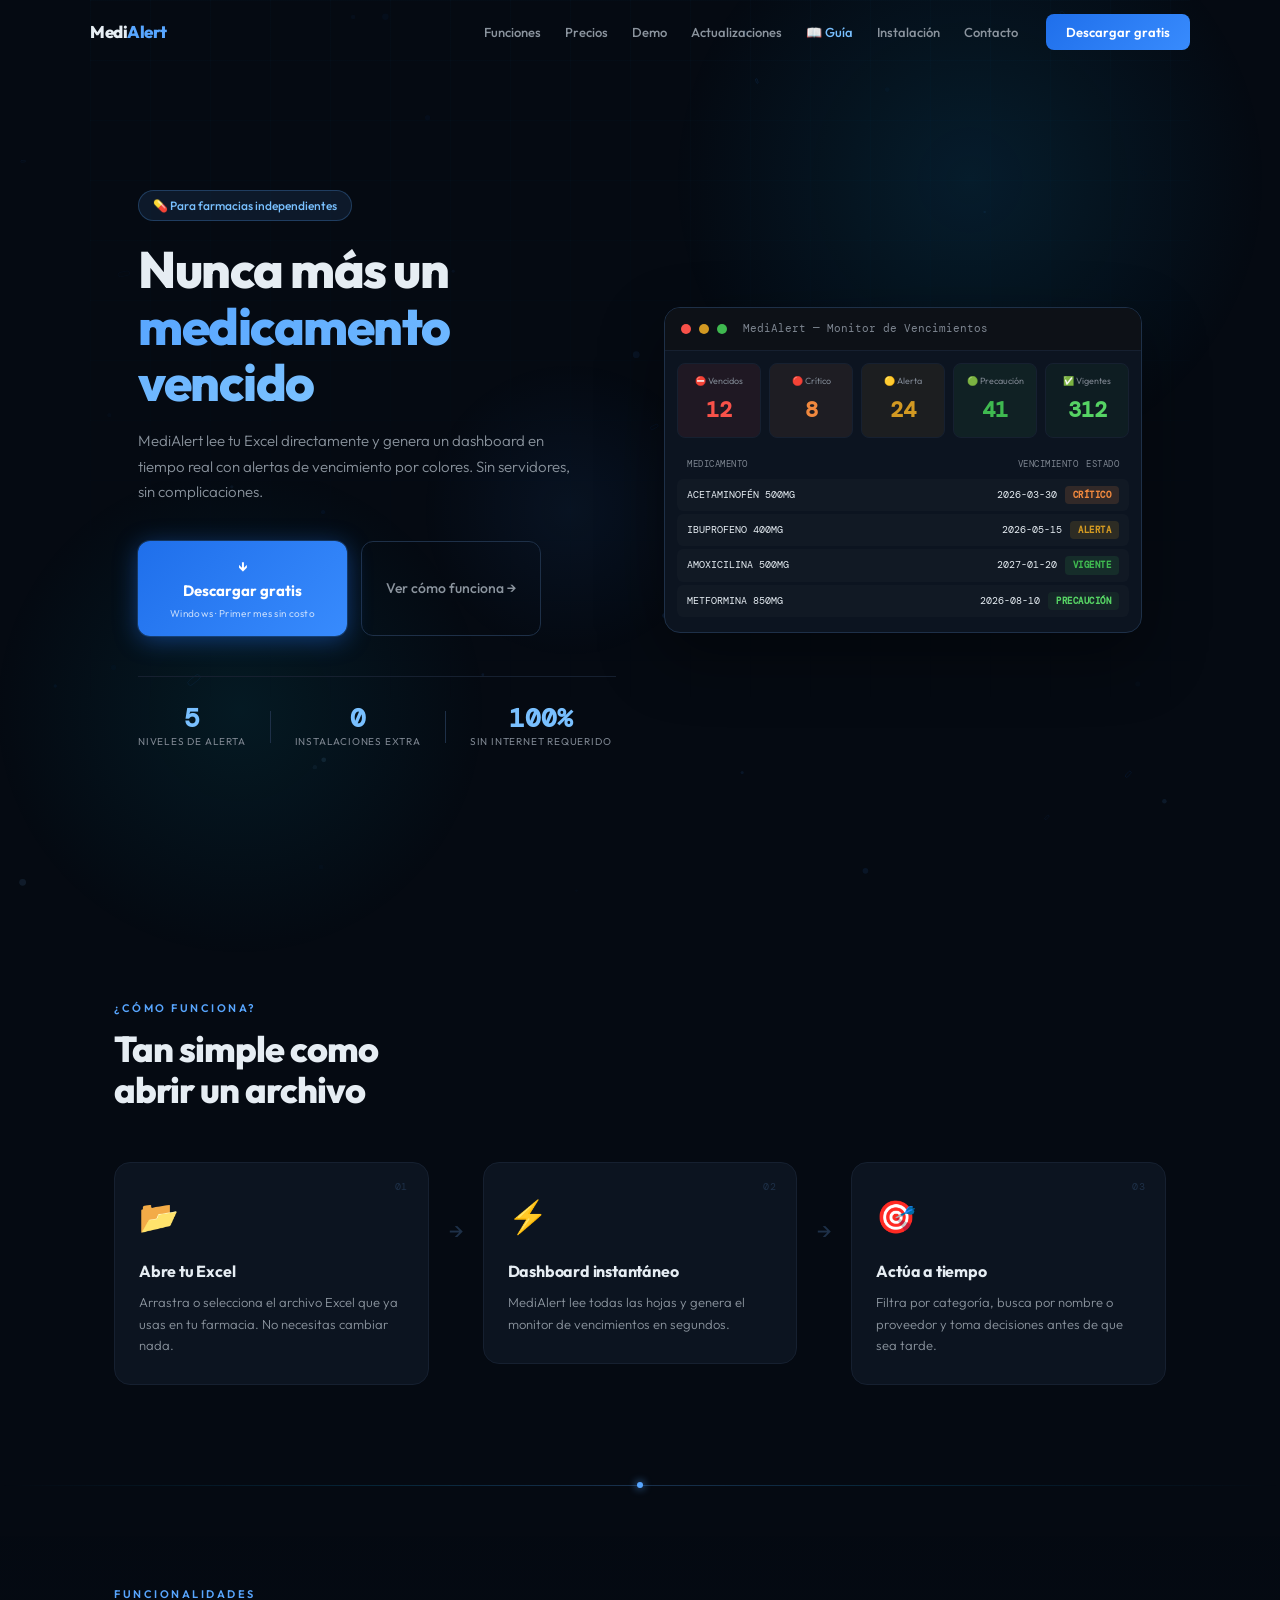
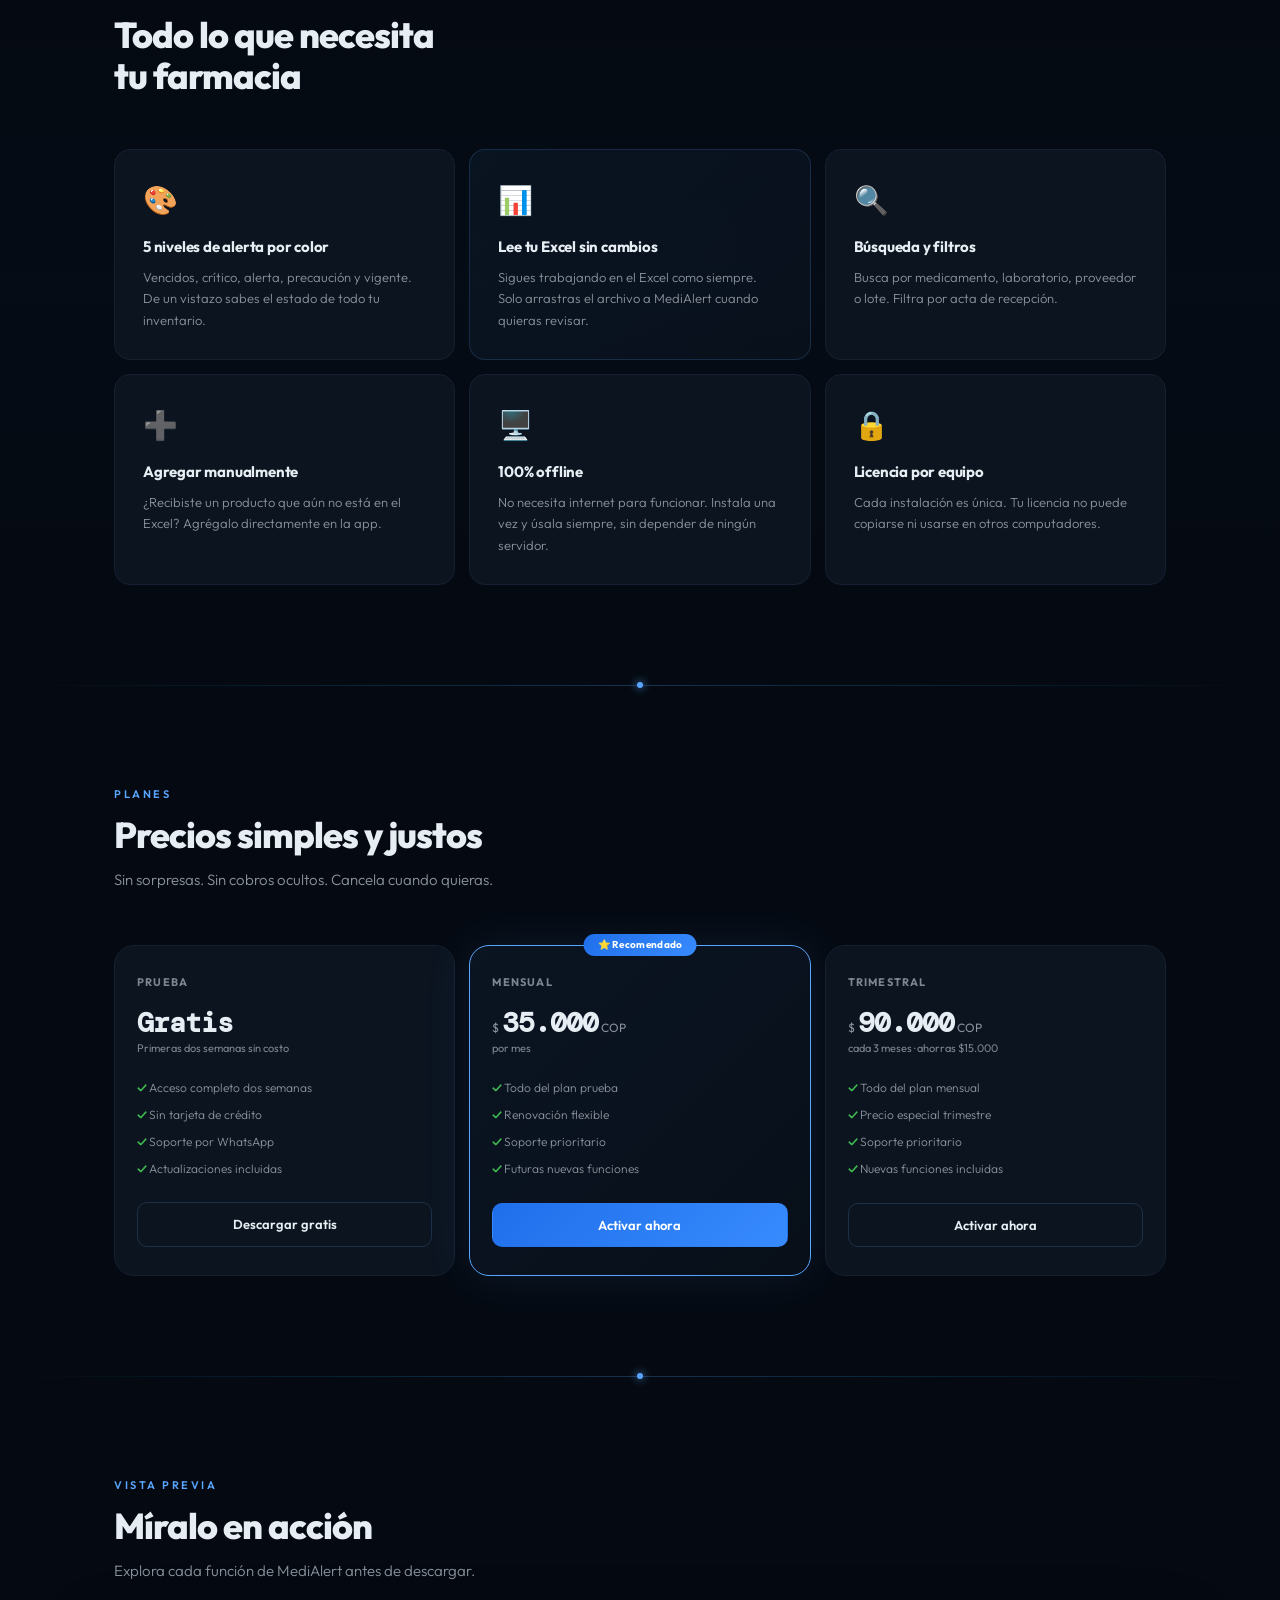
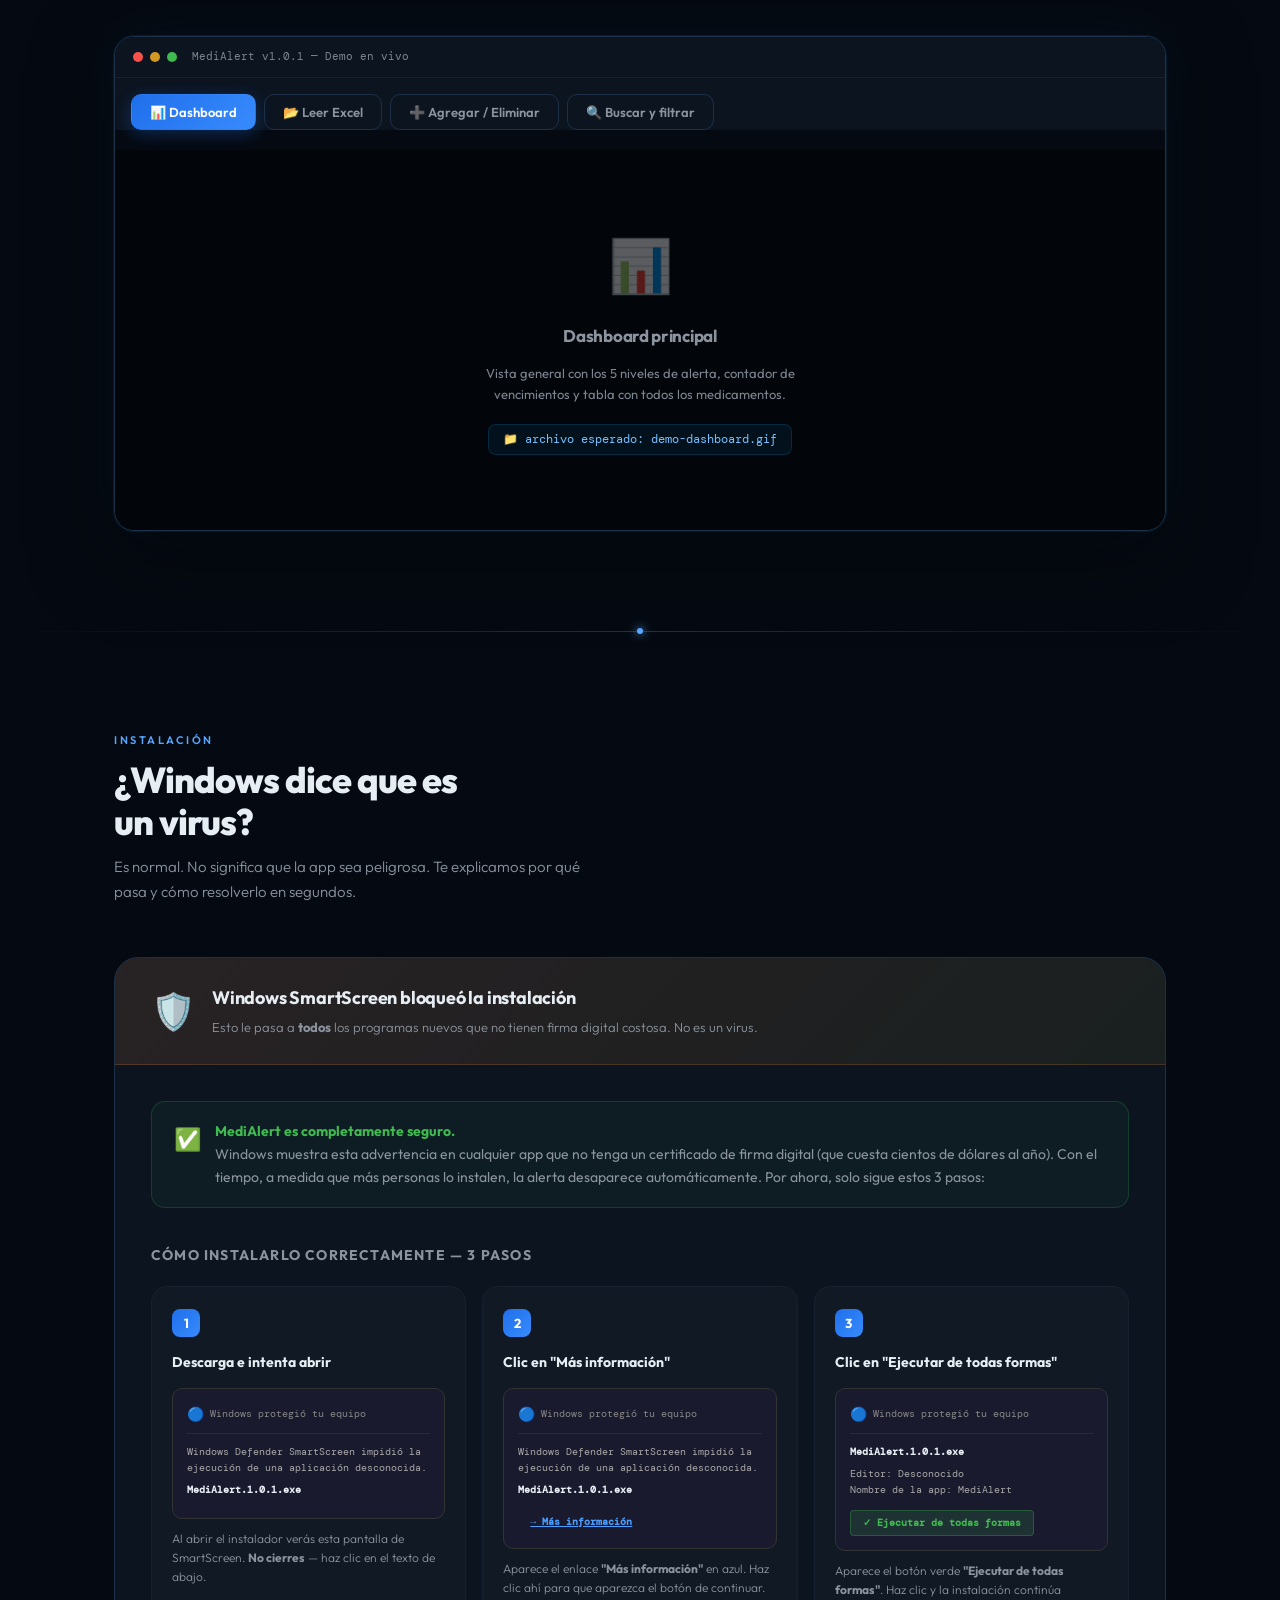
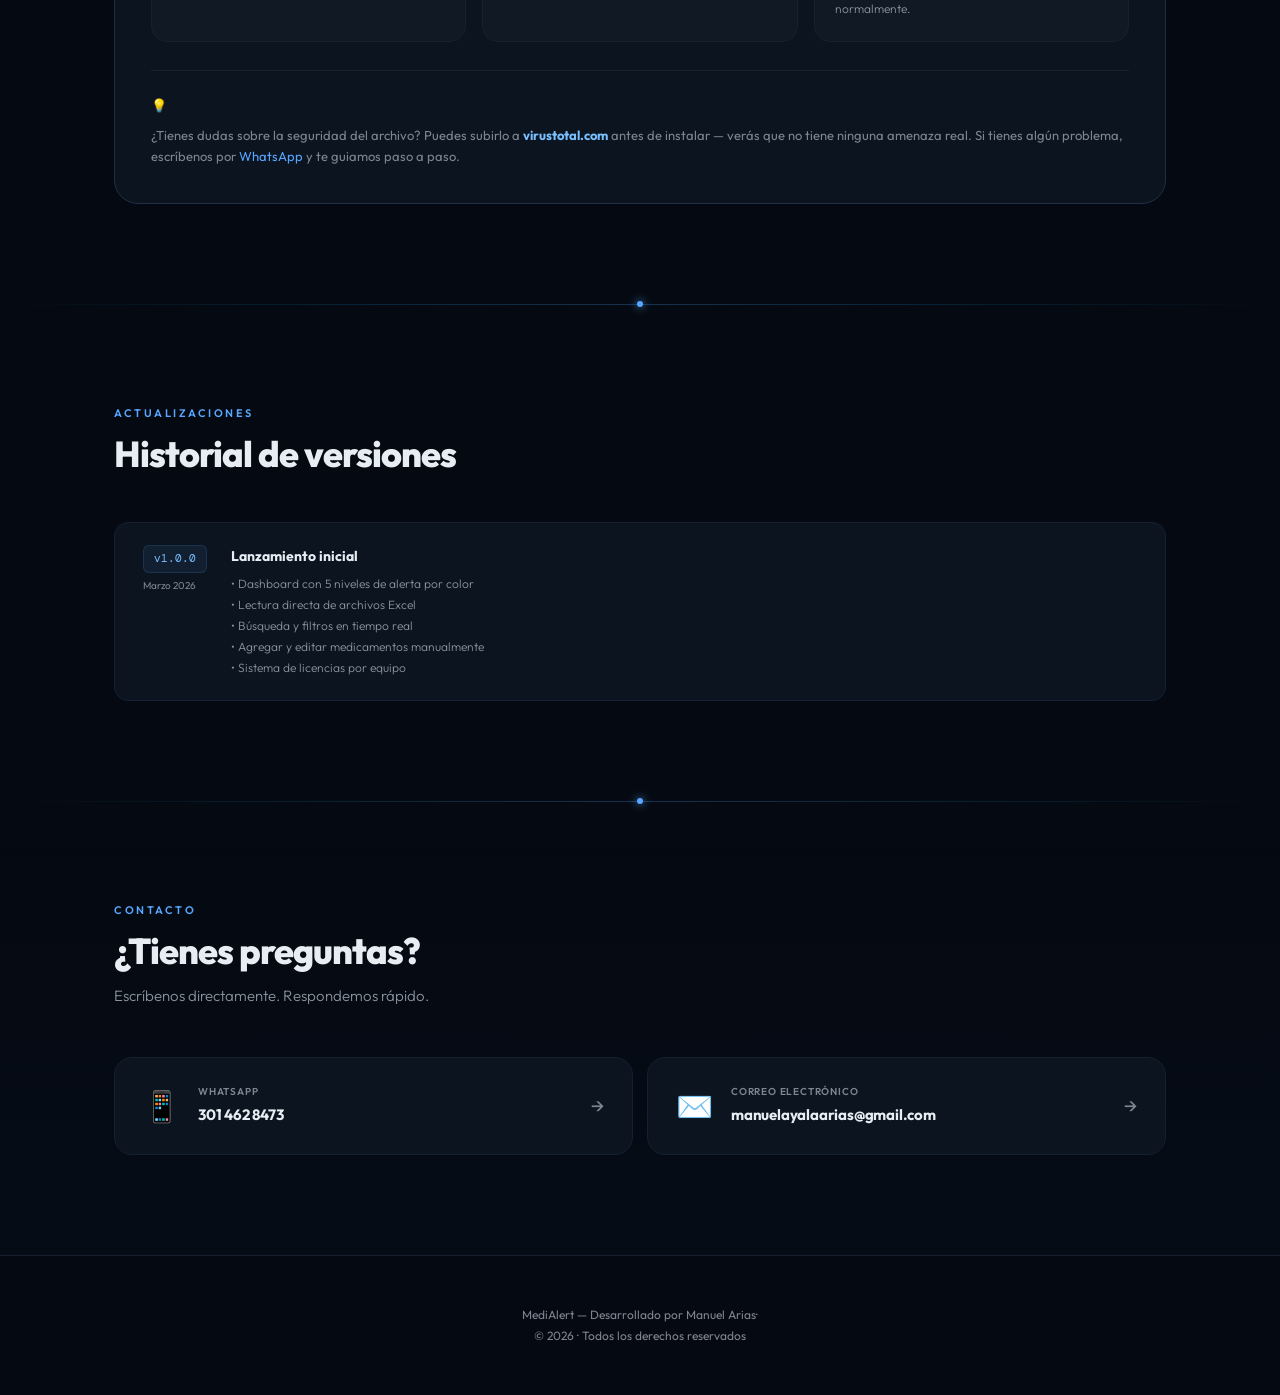
==== commit 066756dc: "Update index.html" ====
--- a/index.html
+++ b/index.html
@@ -421,7 +421,7 @@
         <div class="demo-dot red"></div>
         <div class="demo-dot yellow"></div>
         <div class="demo-dot green"></div>
-        <span class="demo-bar-title">MediAlert v1.0.0 — Demo en vivo</span>
+        <span class="demo-bar-title">MediAlert v1.0.1 — Demo en vivo</span>
       </div>
 
       <!-- Botones de los tabs
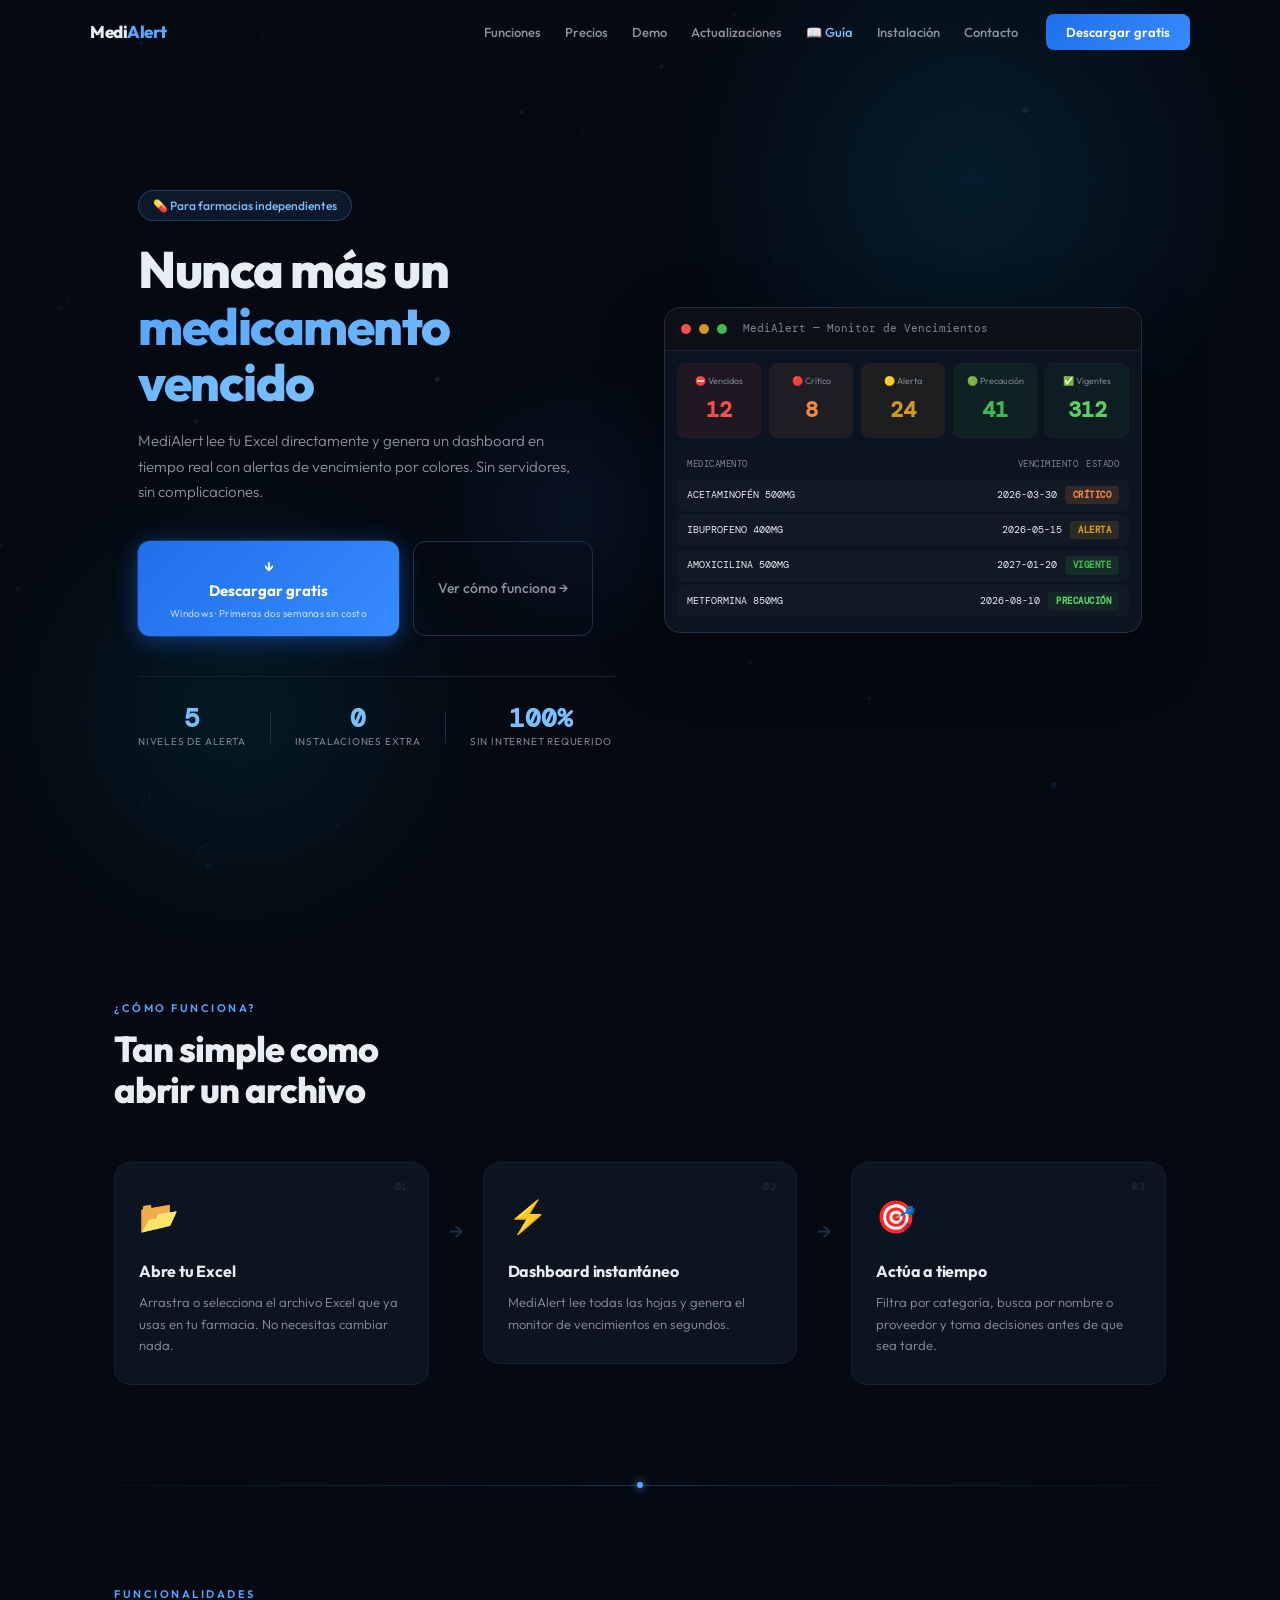
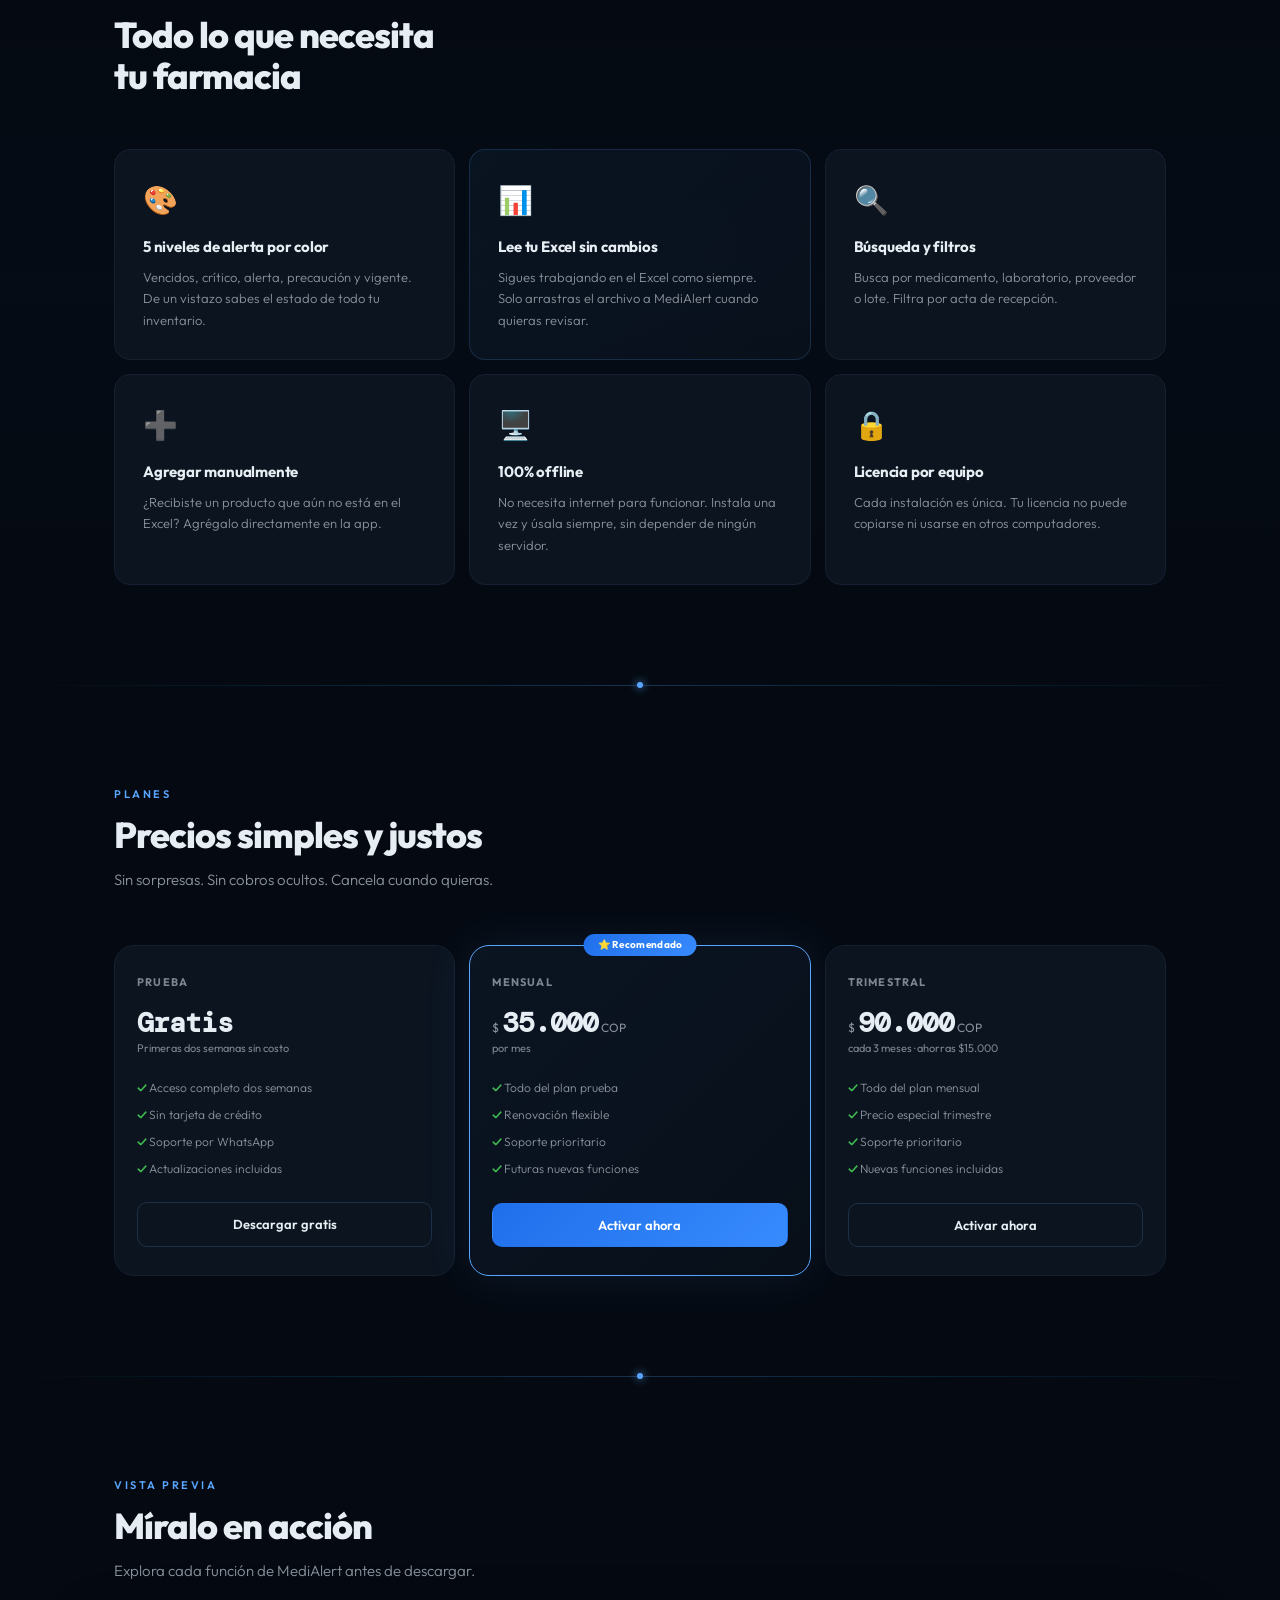
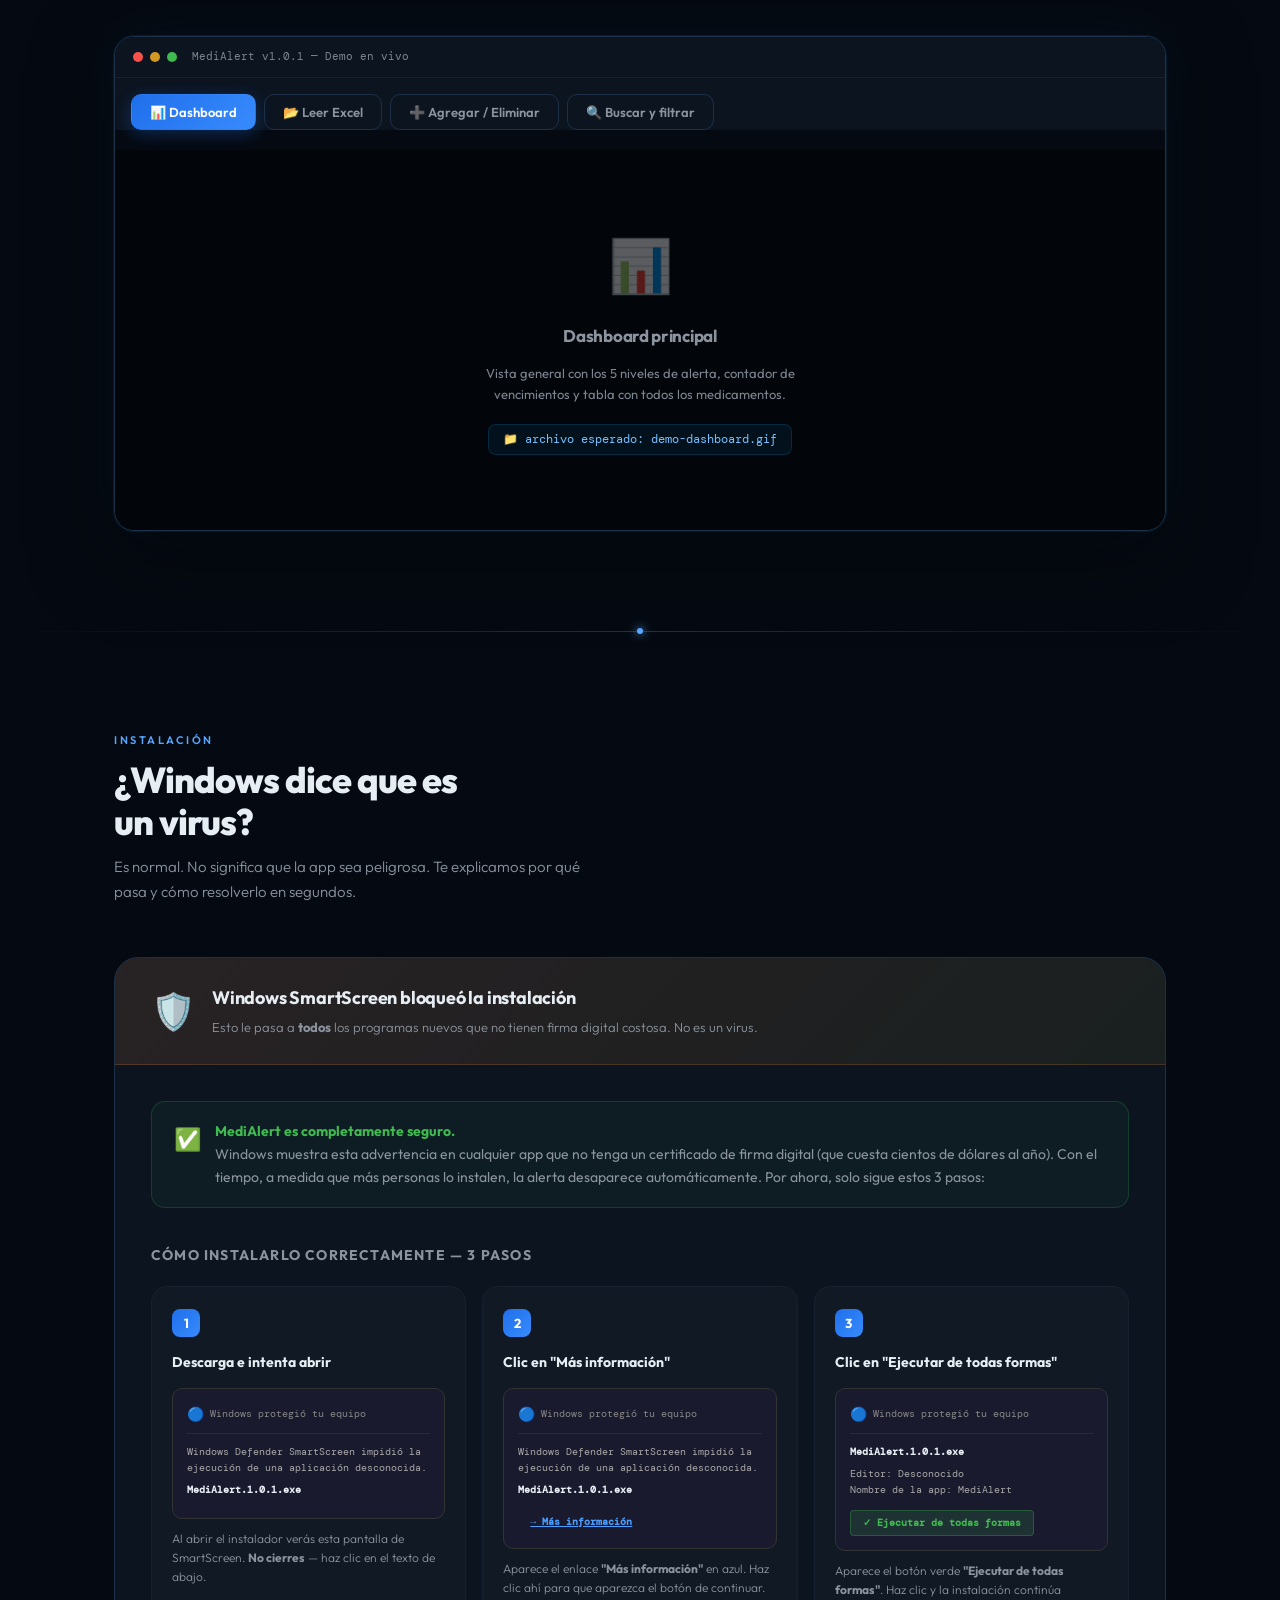
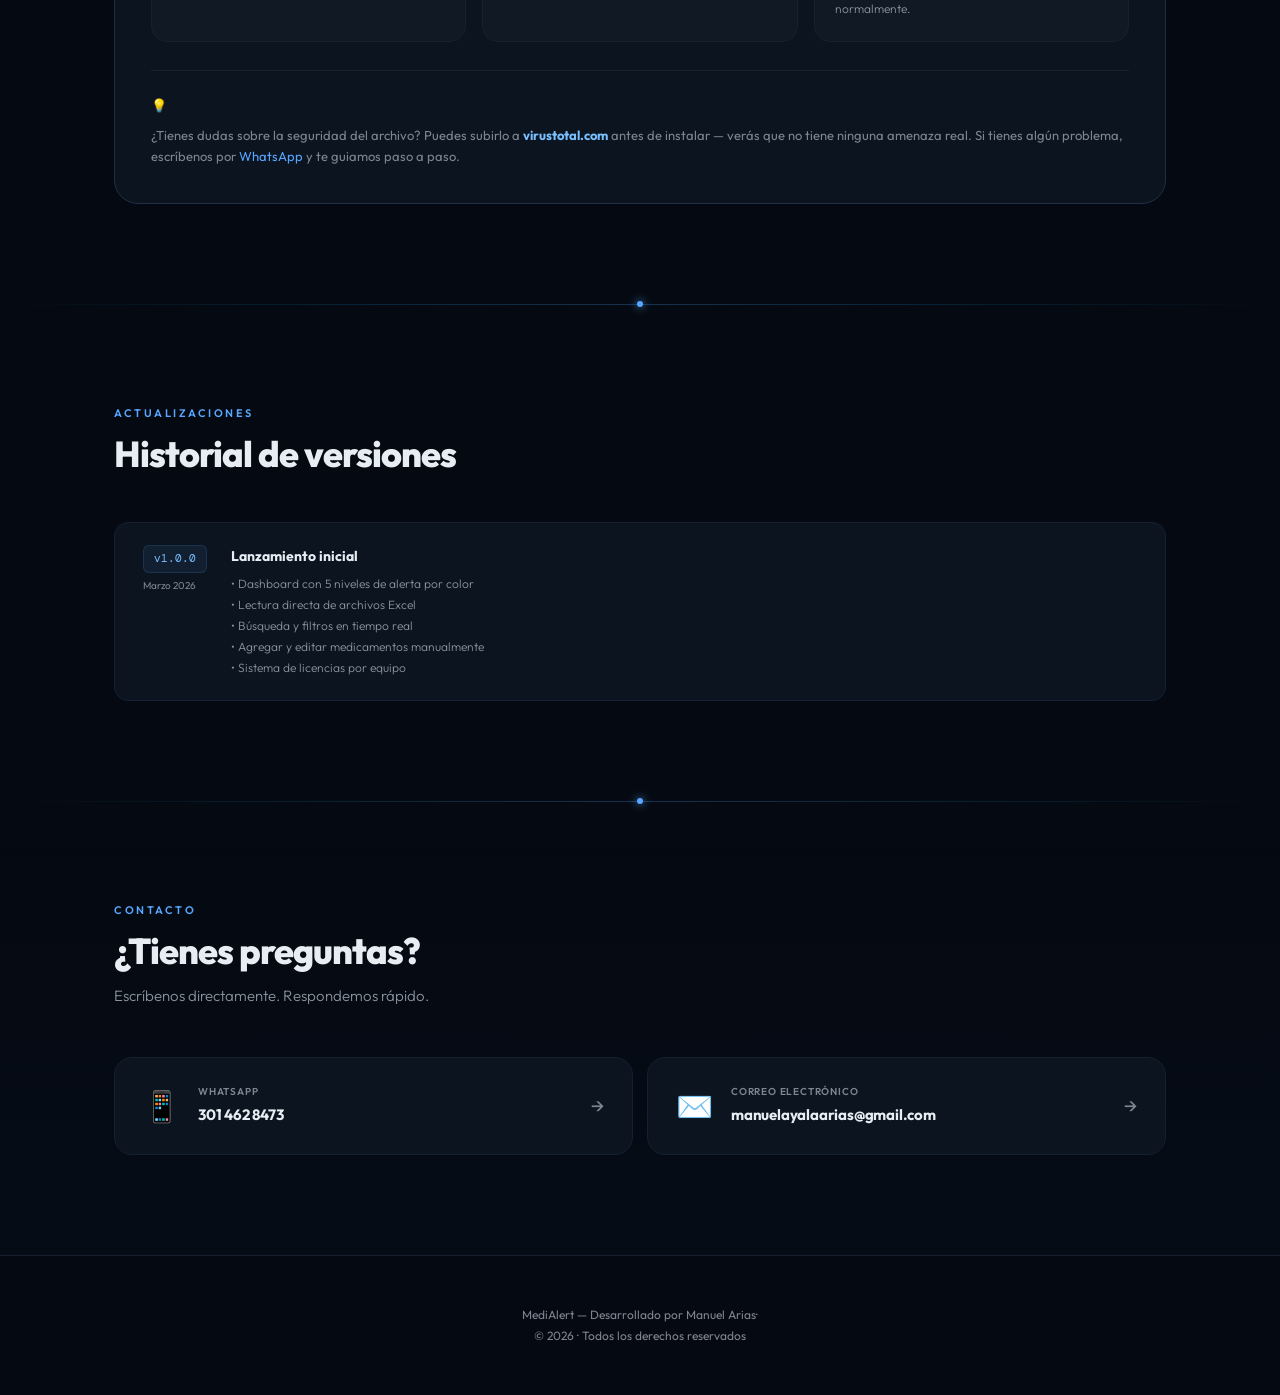
==== commit ddfb79f1: "Update index.html" ====
--- a/index.html
+++ b/index.html
@@ -120,7 +120,7 @@
          class="btn-primary" download>
         <span>↓</span> Descargar gratis
         <!-- Texto pequeño debajo del botón — cambia si quieres -->
-        <span class="btn-sub">Windows · Primer mes sin costo</span>
+        <span class="btn-sub">Windows · Primeras dos semanas sin costo</span>
       </a>
 
       <!-- Botón secundario — link a la sección de funciones -->
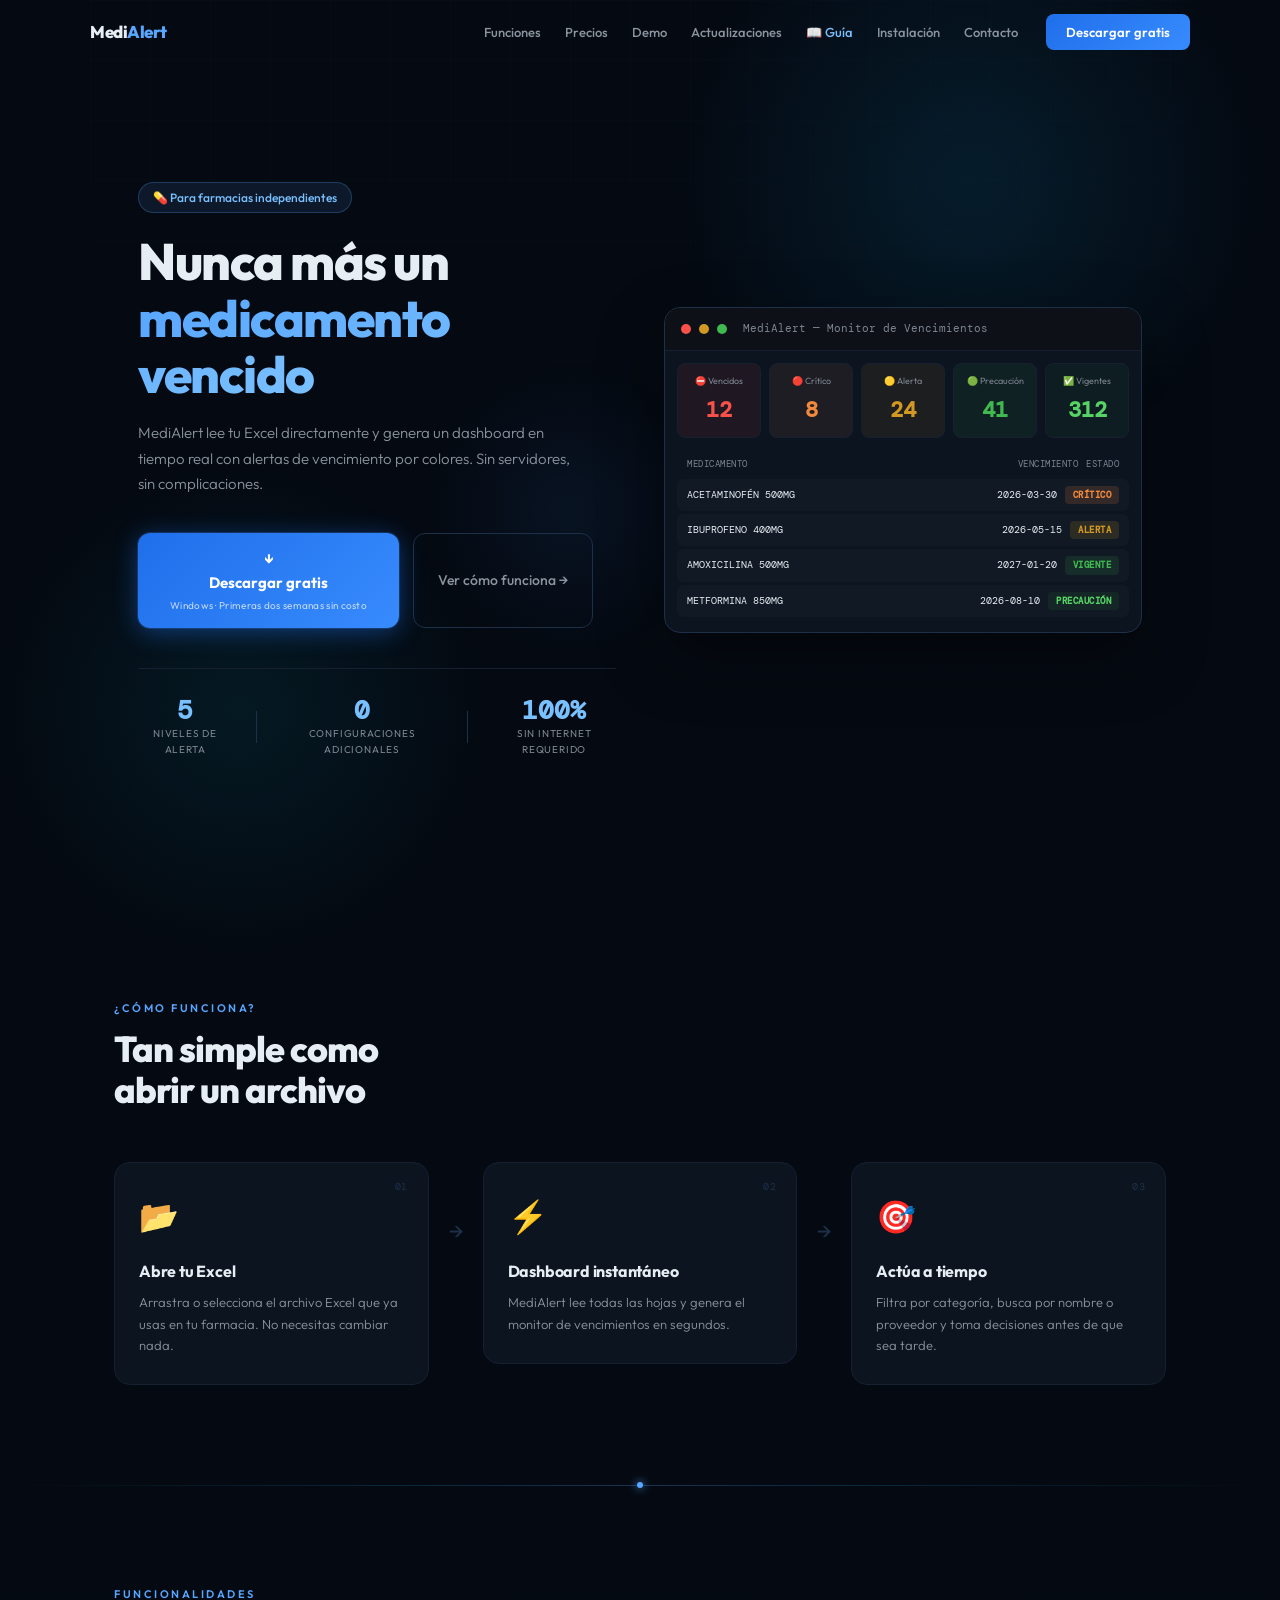
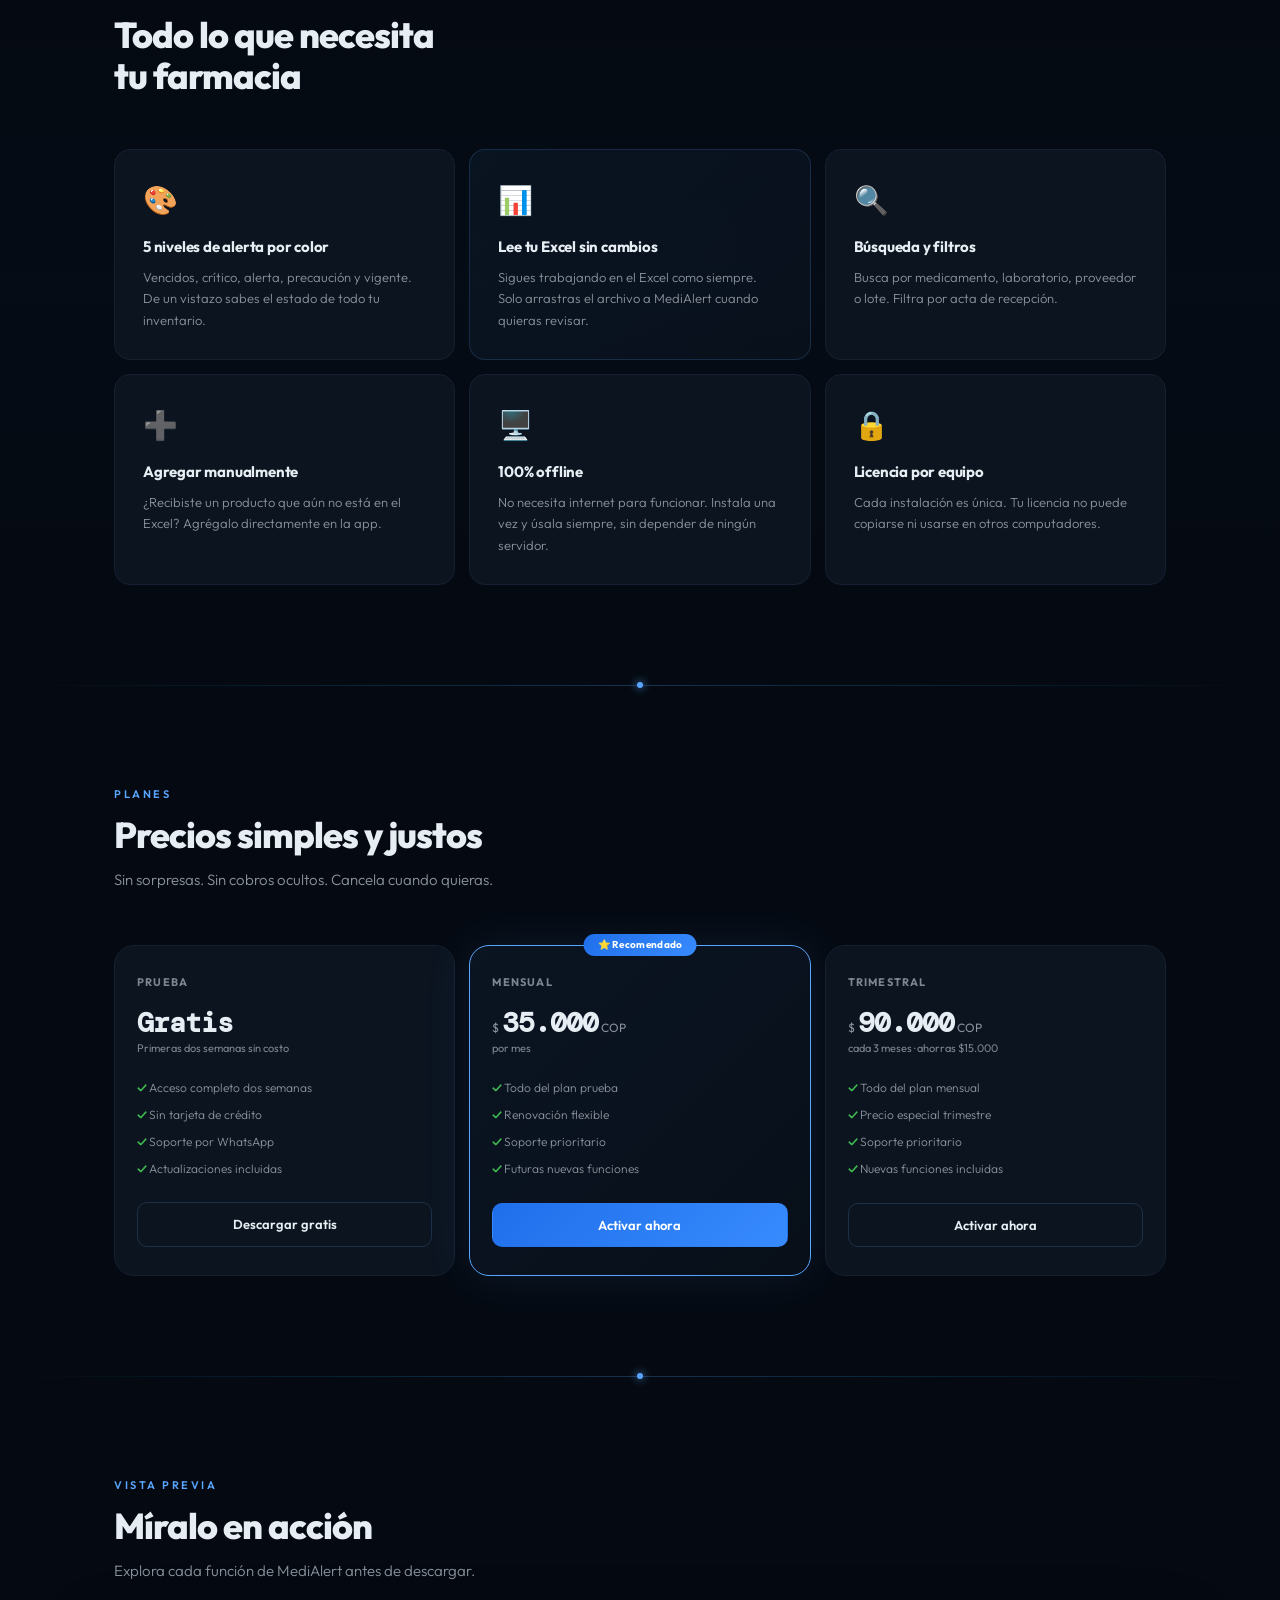
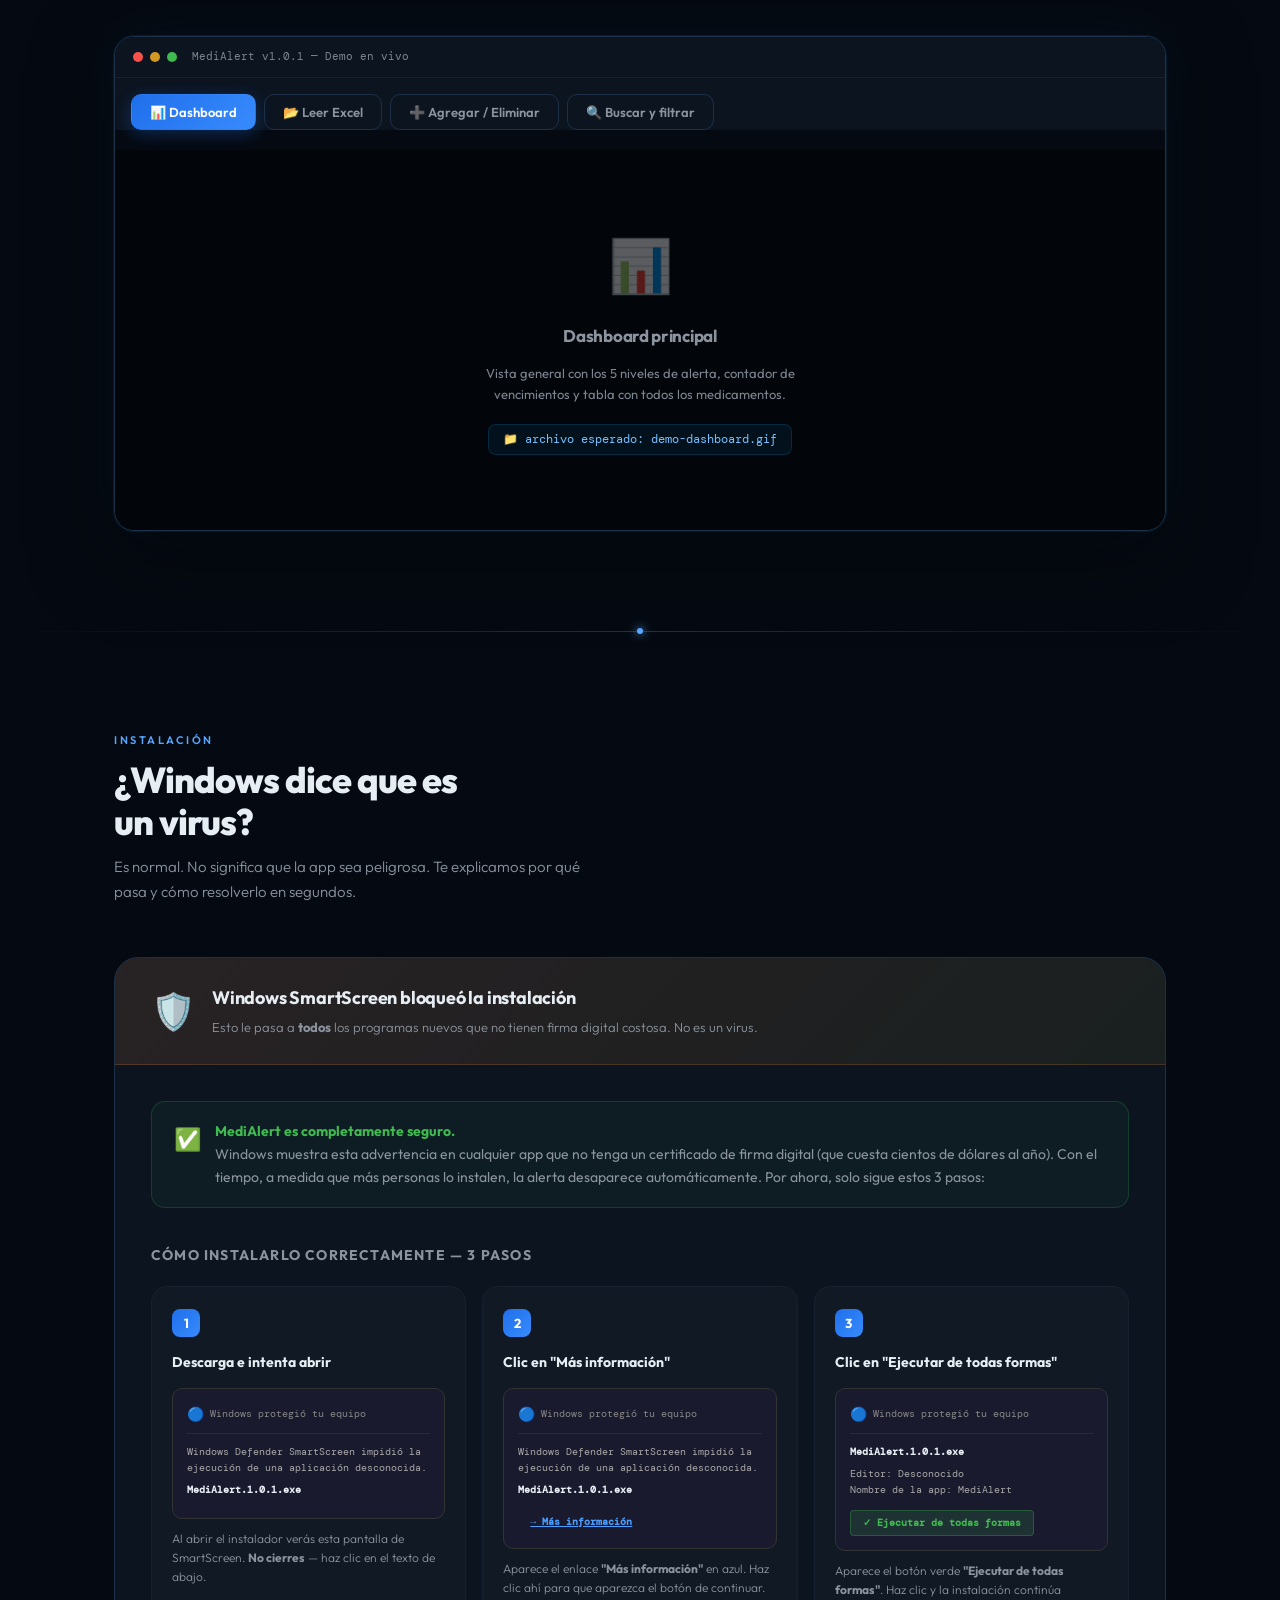
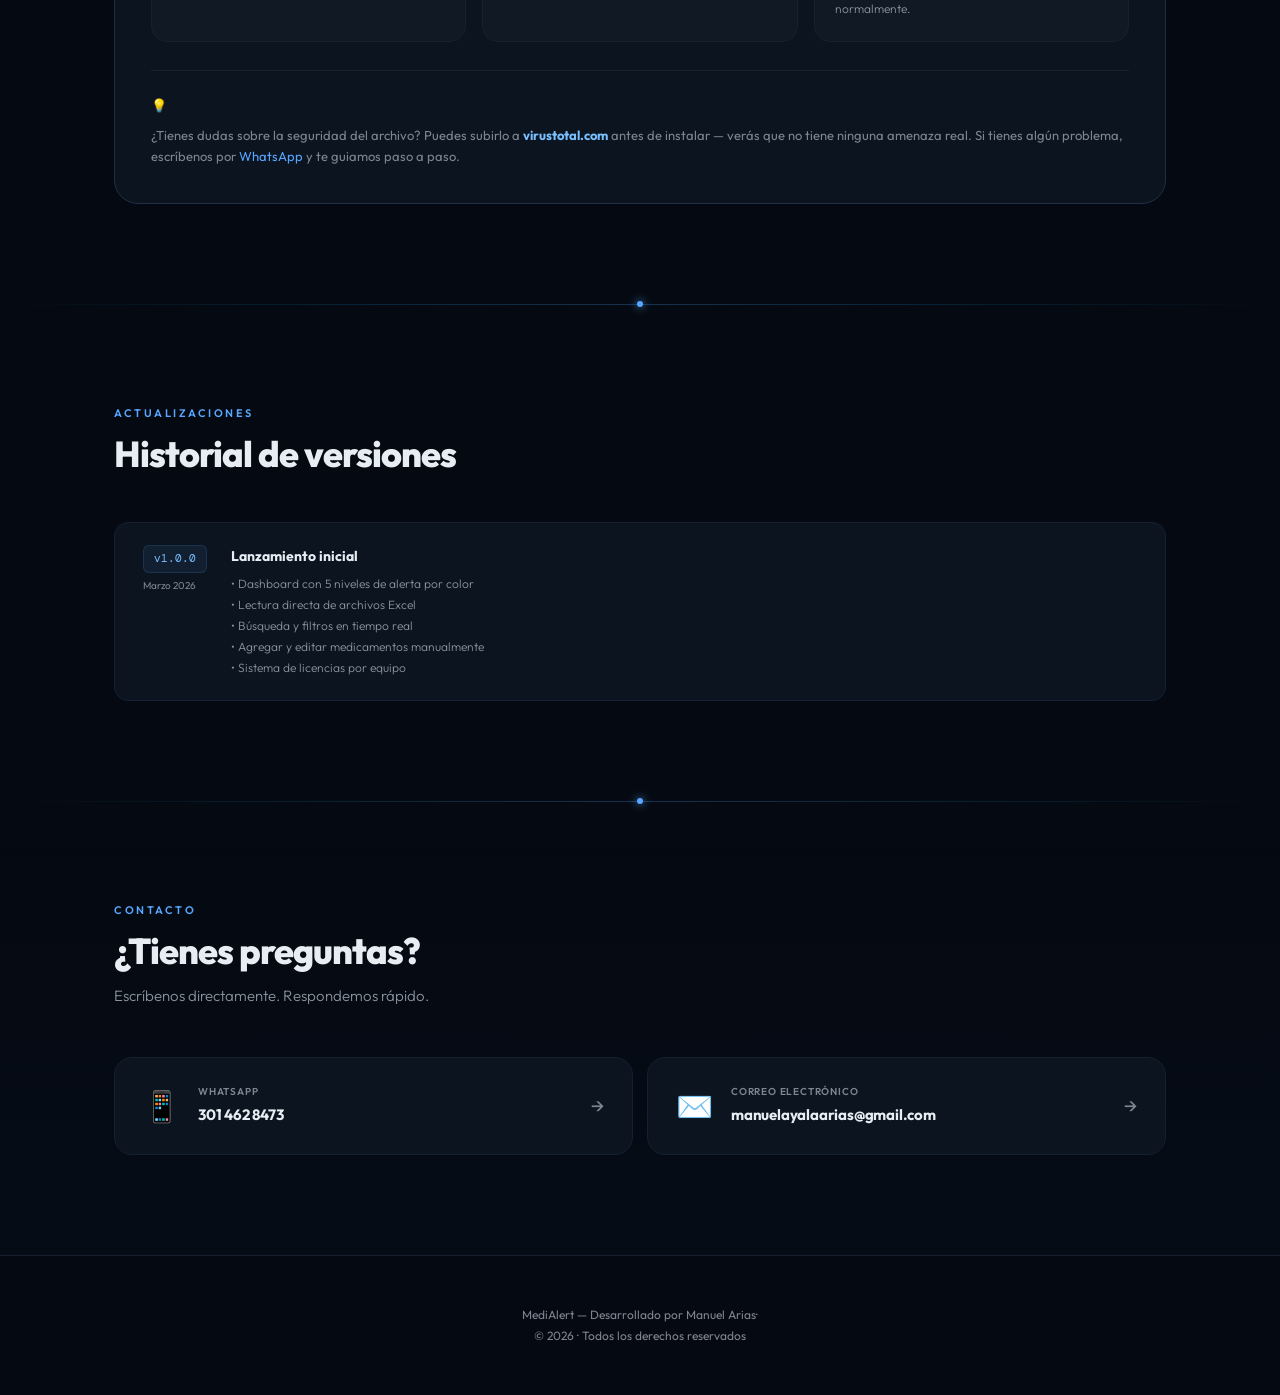
==== commit c9cba289: "Update stat label from 'Instalaciones extra' to 'Configuraciones adicionales'" ====
--- a/index.html
+++ b/index.html
@@ -137,7 +137,7 @@
       <div class="stat-div"></div>
       <div class="stat">
         <span class="stat-num">0</span>
-        <span class="stat-label">Instalaciones extra</span>
+        <span class="stat-label">Configuraciones adicionales</span>
       </div>
       <div class="stat-div"></div>
       <div class="stat">
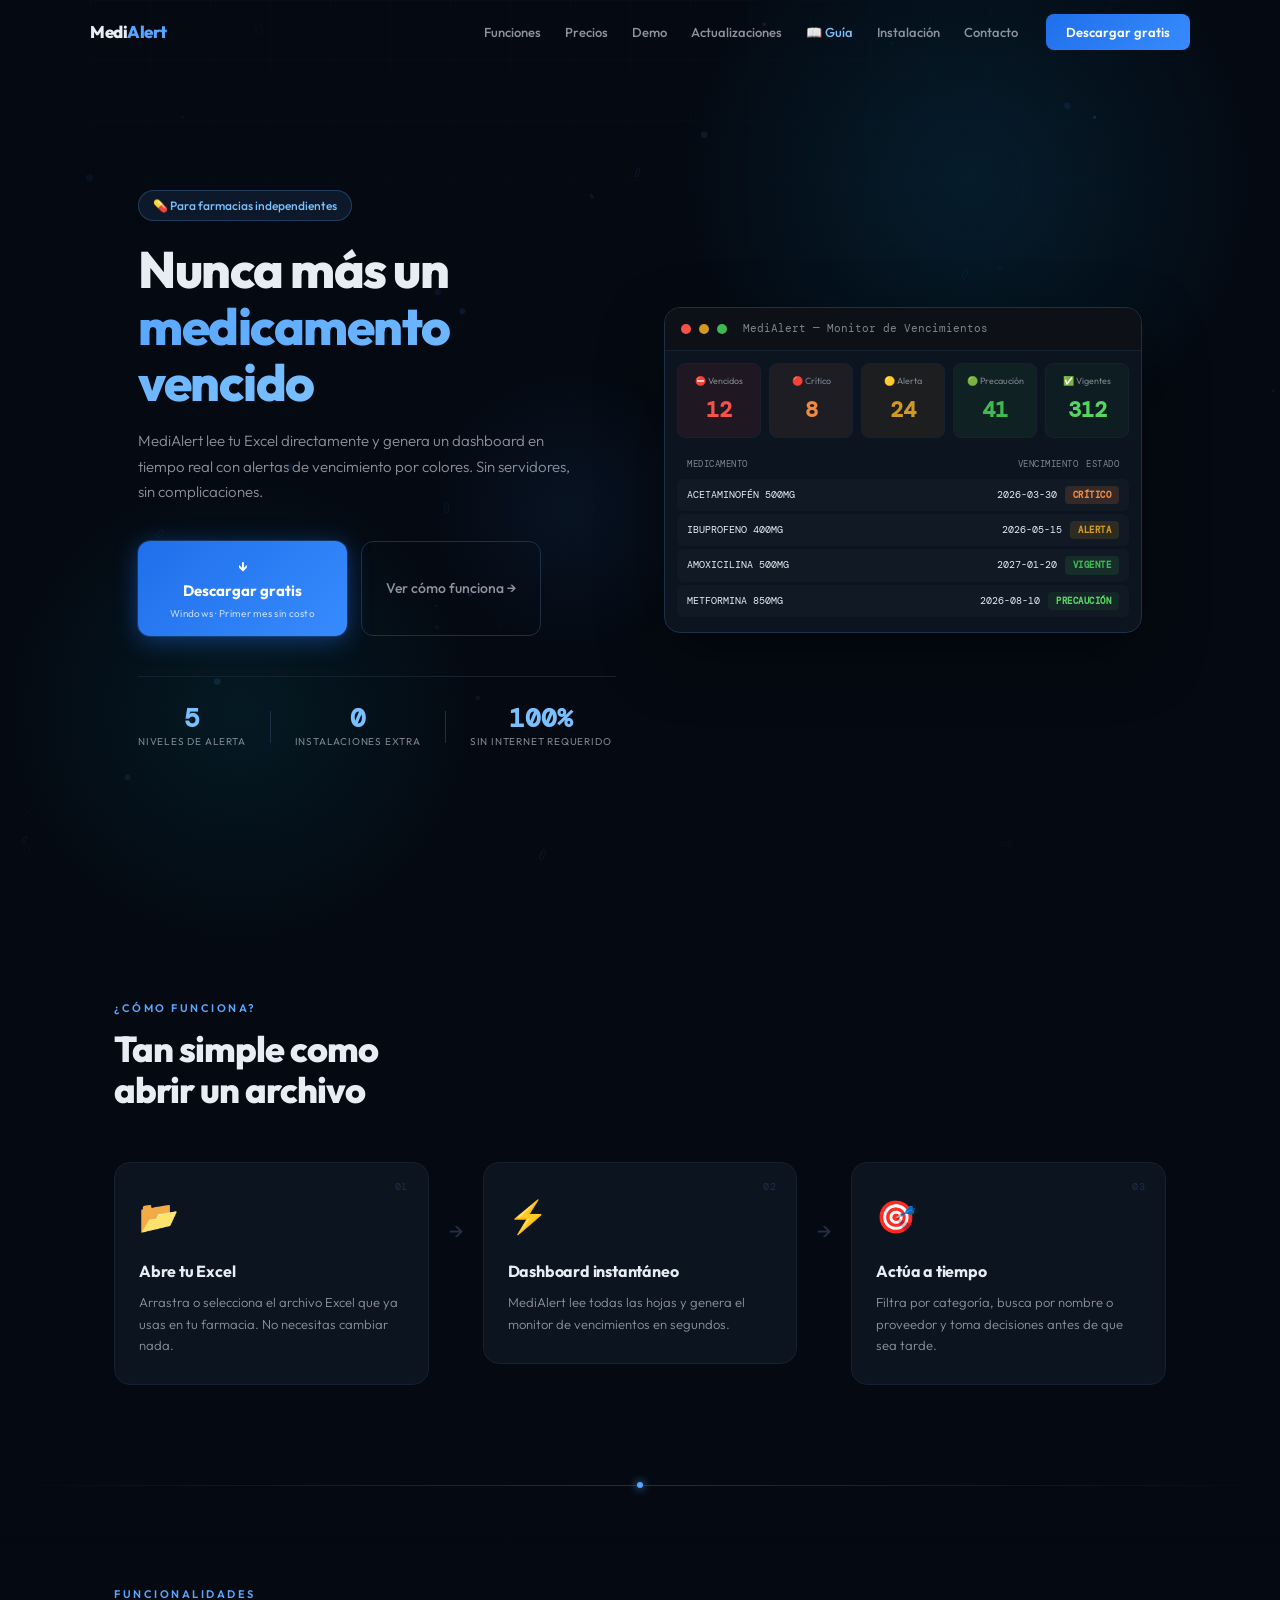
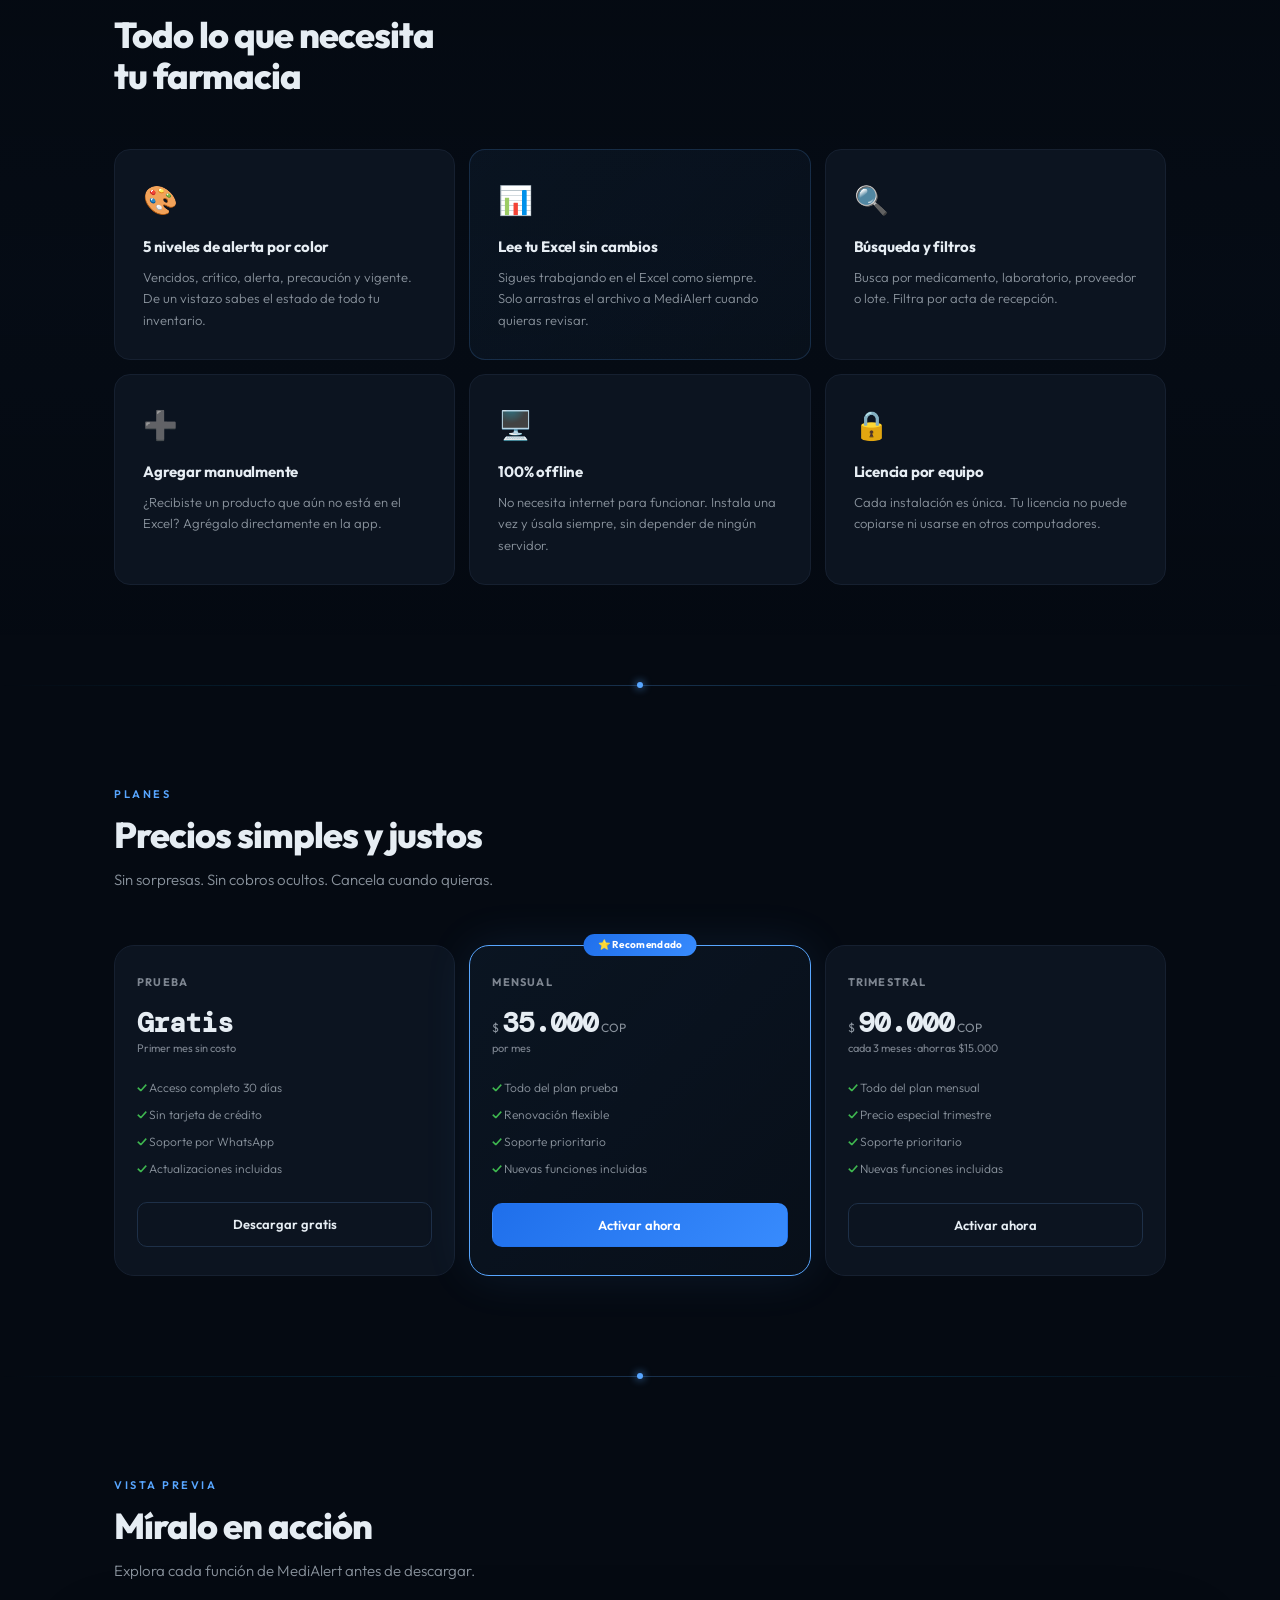
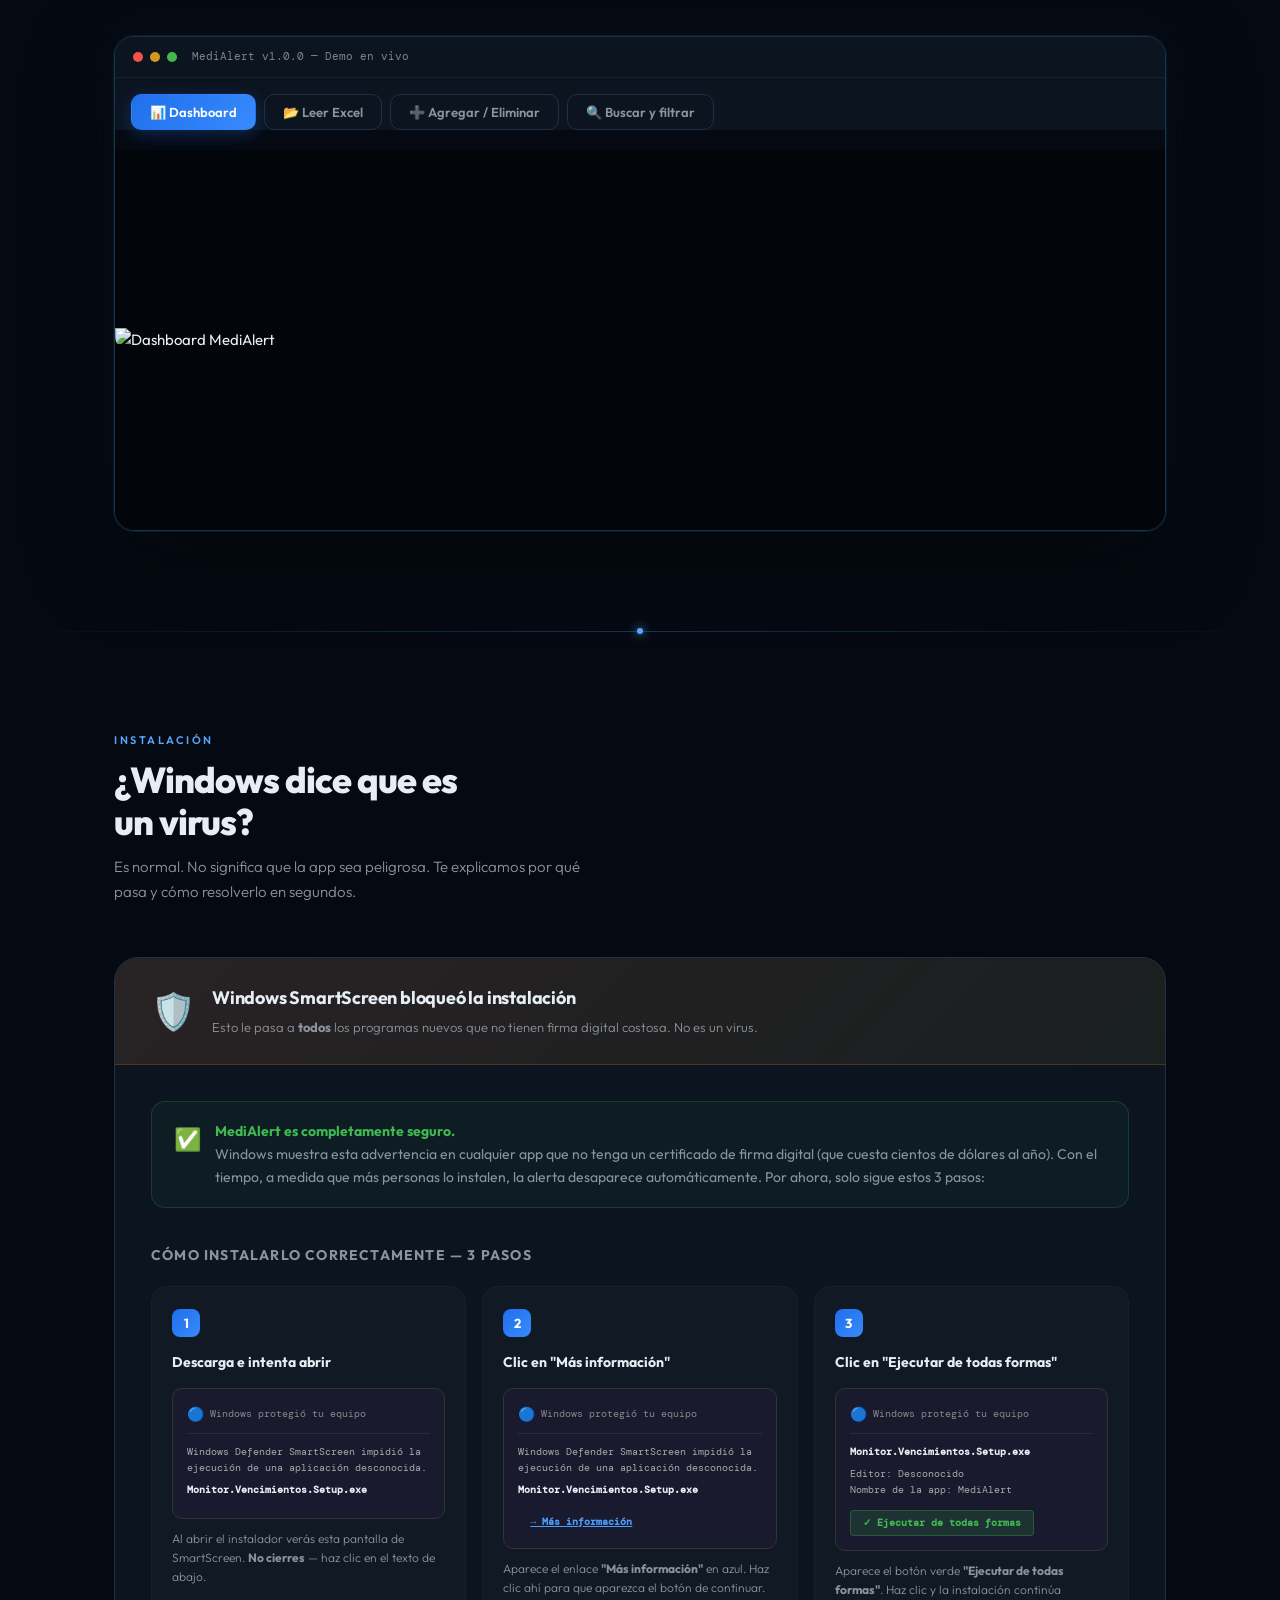
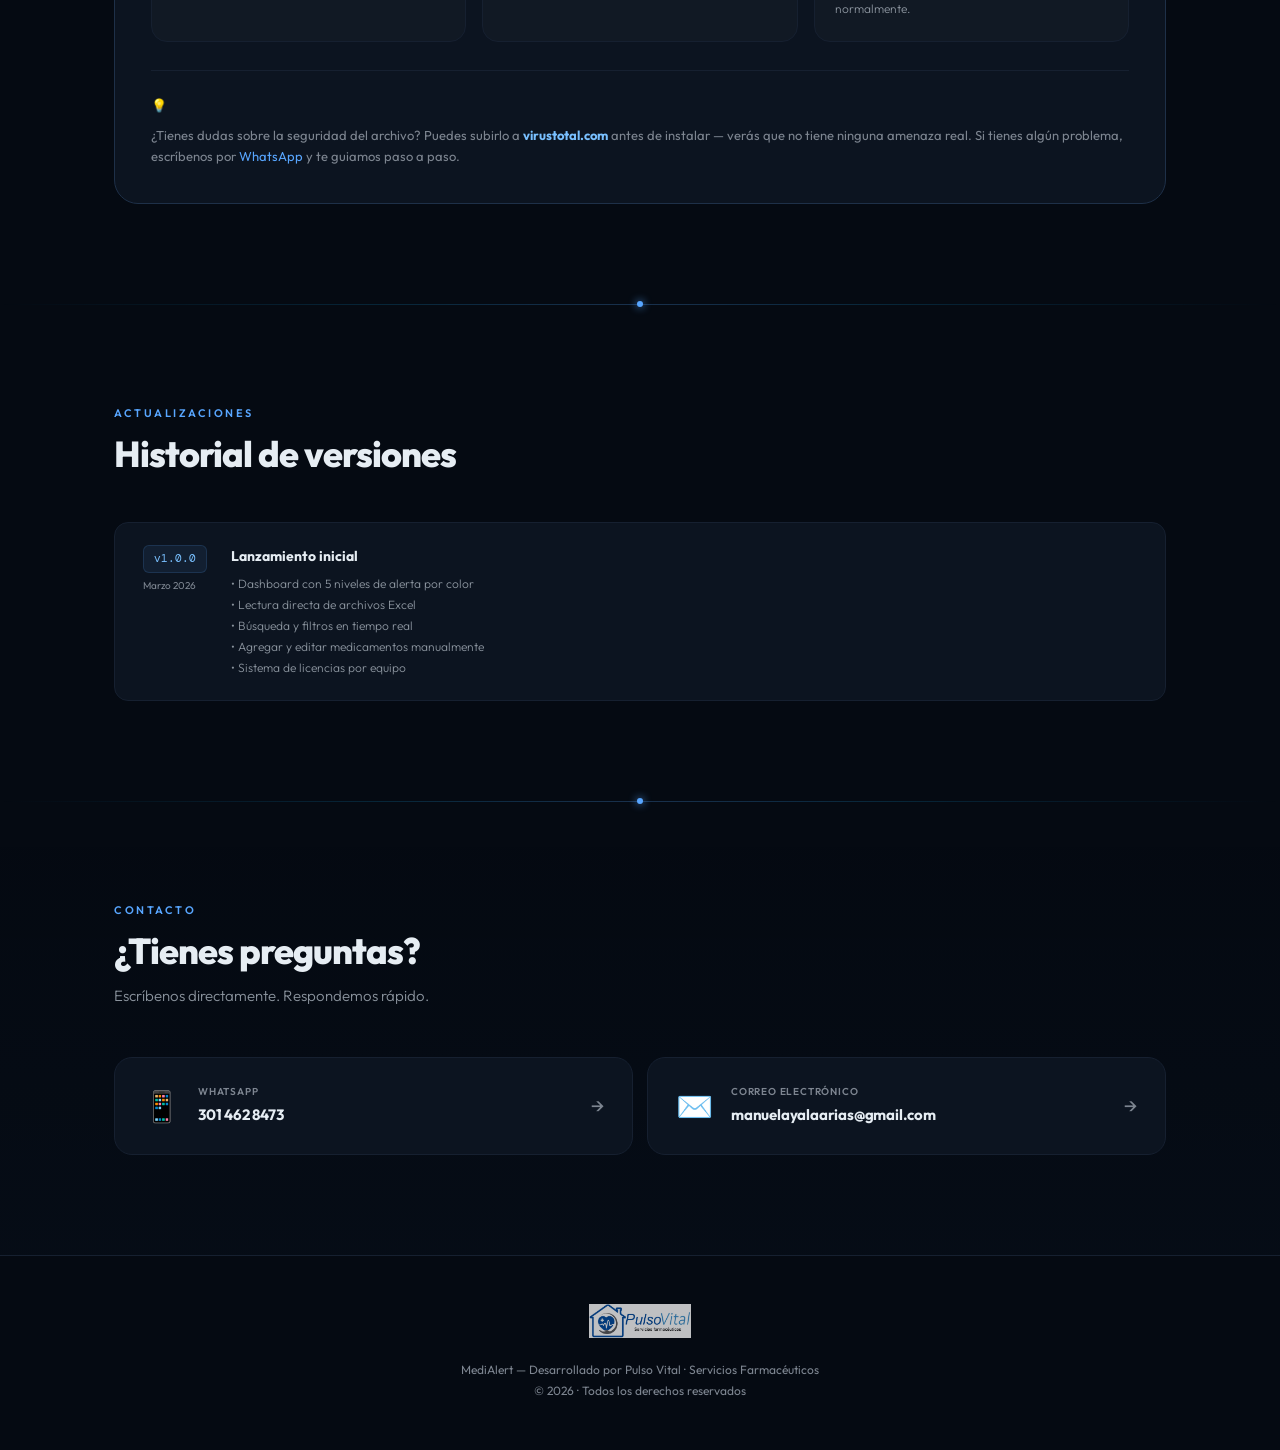
==== commit 8030820b: "Add files via upload" ====
--- a/index.html
+++ b/index.html
@@ -51,7 +51,7 @@
 
     <!-- Botón de descarga en el nav (desktop)
          Cambia el href por la URL de tu release -->
-    <a href="https://github.com/AxxN202/medialert/releases/download/v1.0.1/MediAlert.1.0.1.exe"
+    <a href="https://github.com/AxxN202/medialert/releases/download/v1.0.0/Monitor.Vencimientos.Setup.1.0.0.exe"
        class="btn-nav" download>Descargar gratis</a>
 
     <!-- Botón ☰ que aparece solo en móvil -->
@@ -66,7 +66,7 @@
     <a href="#seguridad">Instalación</a>
     <a href="guia.html">📖 Guía de instalación</a>
     <a href="#contact">Contacto</a>
-    <a href="https://github.com/AxxN202/medialert/releases/download/v1.0.1/MediAlert.1.0.1.exe"
+    <a href="https://github.com/AxxN202/medialert/releases/download/v1.0.0/Monitor.Vencimientos.Setup.1.0.0.exe"
        class="btn-nav" download>Descargar gratis</a>
   </div>
 </nav>
@@ -116,11 +116,11 @@
       <!-- ═══ BOTÓN PRINCIPAL DE DESCARGA ═══
            El más importante de la página.
            Cambia el href por tu URL de GitHub Release -->
-      <a href="https://github.com/AxxN202/medialert/releases/download/v1.0.1/MediAlert.1.0.1.exe"
+      <a href="https://github.com/AxxN202/medialert/releases/download/v1.0.0/Monitor.Vencimientos.Setup.1.0.0.exe"
          class="btn-primary" download>
         <span>↓</span> Descargar gratis
         <!-- Texto pequeño debajo del botón — cambia si quieres -->
-        <span class="btn-sub">Windows · Primeras dos semanas sin costo</span>
+        <span class="btn-sub">Windows · Primer mes sin costo</span>
       </a>
 
       <!-- Botón secundario — link a la sección de funciones -->
@@ -137,7 +137,7 @@
       <div class="stat-div"></div>
       <div class="stat">
         <span class="stat-num">0</span>
-        <span class="stat-label">Configuraciones adicionales</span>
+        <span class="stat-label">Instalaciones extra</span>
       </div>
       <div class="stat-div"></div>
       <div class="stat">
@@ -333,15 +333,15 @@
         <div class="plan-price">
           <span class="plan-amount">Gratis</span>
         </div>
-        <div class="plan-period">Primeras dos semanas sin costo</div>
+        <div class="plan-period">Primer mes sin costo</div>
         <ul class="plan-features">
-          <li>Acceso completo dos semanas</li>
+          <li>Acceso completo 30 días</li>
           <li>Sin tarjeta de crédito</li>
           <li>Soporte por WhatsApp</li>
           <li>Actualizaciones incluidas</li>
         </ul>
         <!-- Cambia el href por tu URL de release -->
-        <a href="https://github.com/AxxN202/medialert/releases/download/v1.0.1/MediAlert.1.0.1.exe"
+        <a href="https://github.com/AxxN202/medialert/releases/download/v1.0.0/Monitor.Vencimientos.Setup.1.0.0.exe"
            class="btn-plan" download>Descargar gratis</a>
       </div>
 
@@ -360,7 +360,7 @@
           <li>Todo del plan prueba</li>
           <li>Renovación flexible</li>
           <li>Soporte prioritario</li>
-          <li>Futuras nuevas funciones</li>
+          <li>Nuevas funciones incluidas</li>
         </ul>
         <!-- Cambia el mensaje de WhatsApp en el href -->
         <a href="https://wa.me/573014628473?text=Hola,%20quiero%20activar%20MediAlert%20mensual"
@@ -421,7 +421,7 @@
         <div class="demo-dot red"></div>
         <div class="demo-dot yellow"></div>
         <div class="demo-dot green"></div>
-        <span class="demo-bar-title">MediAlert v1.0.1 — Demo en vivo</span>
+        <span class="demo-bar-title">MediAlert v1.0.0 — Demo en vivo</span>
       </div>
 
       <!-- Botones de los tabs
@@ -458,12 +458,8 @@
       <div class="demo-tab-content active" id="tab-dashboard">
         <div class="demo-media">
           <!-- Cuando tengas el GIF, descomenta esta línea y borra el placeholder: -->
-          <!-- <img src="demo-dashboard.gif" alt="Dashboard MediAlert" class="demo-gif"> -->
+        <img src="demo-dashboard.gif" alt="Dashboard MediAlert" class="demo-gif"> 
           <div class="demo-placeholder">
-            <div class="demo-placeholder-icon">📊</div>
-            <h3>Dashboard principal</h3>
-            <p>Vista general con los 5 niveles de alerta, contador de vencimientos y tabla con todos los medicamentos.</p>
-            <div class="demo-filename">📁 archivo esperado: demo-dashboard.gif</div>
           </div>
         </div>
       </div>
@@ -473,12 +469,8 @@
            Graba: arrastrar/seleccionar el Excel y ver cómo carga en segundos -->
       <div class="demo-tab-content" id="tab-excel">
         <div class="demo-media">
-          <!-- <img src="demo-excel.gif" alt="Leer Excel" class="demo-gif"> -->
+          <img src="demo-excel.gif" alt="Leer Excel" class="demo-gif">
           <div class="demo-placeholder">
-            <div class="demo-placeholder-icon">📂</div>
-            <h3>Lee tu Excel en segundos</h3>
-            <p>Selecciona el archivo que ya usas en tu farmacia y MediAlert genera el dashboard automáticamente. Sin cambiar nada.</p>
-            <div class="demo-filename">📁 archivo esperado: demo-excel.gif</div>
           </div>
         </div>
       </div>
@@ -573,7 +565,7 @@
                 <span class="win-titlebar-text">Windows protegió tu equipo</span>
               </div>
               <div class="win-text">Windows Defender SmartScreen impidió la<br>ejecución de una aplicación desconocida.</div>
-              <div class="win-text win-app-name">MediAlert.1.0.1.exe</div>
+              <div class="win-text win-app-name">Monitor.Vencimientos.Setup.exe</div>
             </div>
             <p>Al abrir el instalador verás esta pantalla de SmartScreen. <strong>No cierres</strong> — haz clic en el texto de abajo.</p>
           </div>
@@ -588,7 +580,7 @@
                 <span class="win-titlebar-text">Windows protegió tu equipo</span>
               </div>
               <div class="win-text">Windows Defender SmartScreen impidió la<br>ejecución de una aplicación desconocida.</div>
-              <div class="win-text win-app-name">MediAlert.1.0.1.exe</div>
+              <div class="win-text win-app-name">Monitor.Vencimientos.Setup.exe</div>
               <span class="win-btn win-btn-link">→ Más información</span>
             </div>
             <p>Aparece el enlace <strong>"Más información"</strong> en azul. Haz clic ahí para que aparezca el botón de continuar.</p>
@@ -603,7 +595,7 @@
                 <span class="win-titlebar-icon">🔵</span>
                 <span class="win-titlebar-text">Windows protegió tu equipo</span>
               </div>
-              <div class="win-text win-app-name">MediAlert.1.0.1.exe</div>
+              <div class="win-text win-app-name">Monitor.Vencimientos.Setup.exe</div>
               <div class="win-text">Editor: Desconocido<br>Nombre de la app: MediAlert</div>
               <span class="win-btn win-btn-run">✓ Ejecutar de todas formas</span>
             </div>
@@ -693,8 +685,9 @@
 <footer class="footer">
   <div class="container">
     <!-- Logo del footer — mismo que el nav -->
-  
-    <p>MediAlert — Desarrollado por Manuel Arias· </p>
+    <img src="[data-uri]" alt="Pulso Vital">
+    <!-- Texto del footer — cambia según quieras -->
+    <p>MediAlert — Desarrollado por Pulso Vital · Servicios Farmacéuticos</p>
     <p>© 2026 · Todos los derechos reservados</p>
   </div>
 </footer>
@@ -708,4 +701,4 @@
 
 <script src="app.js"></script>
 </body>
-</html>
+</html>
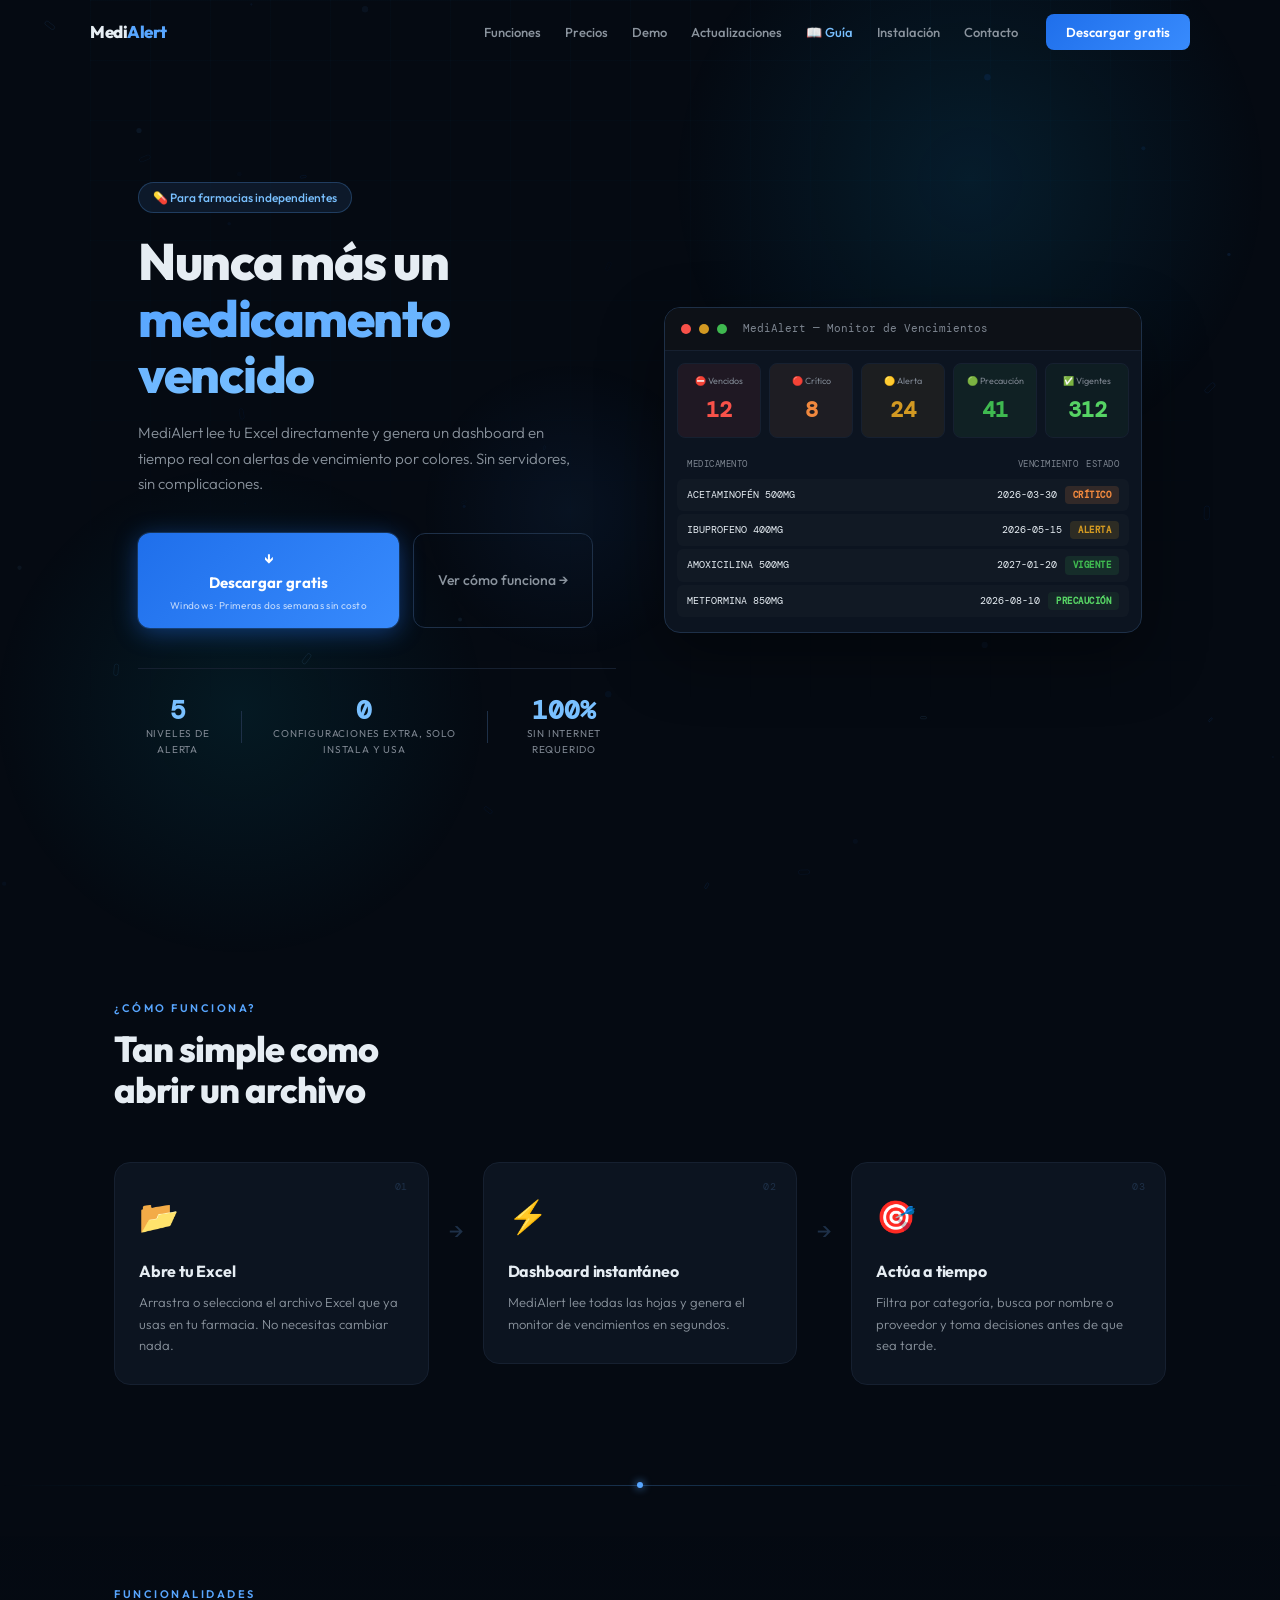
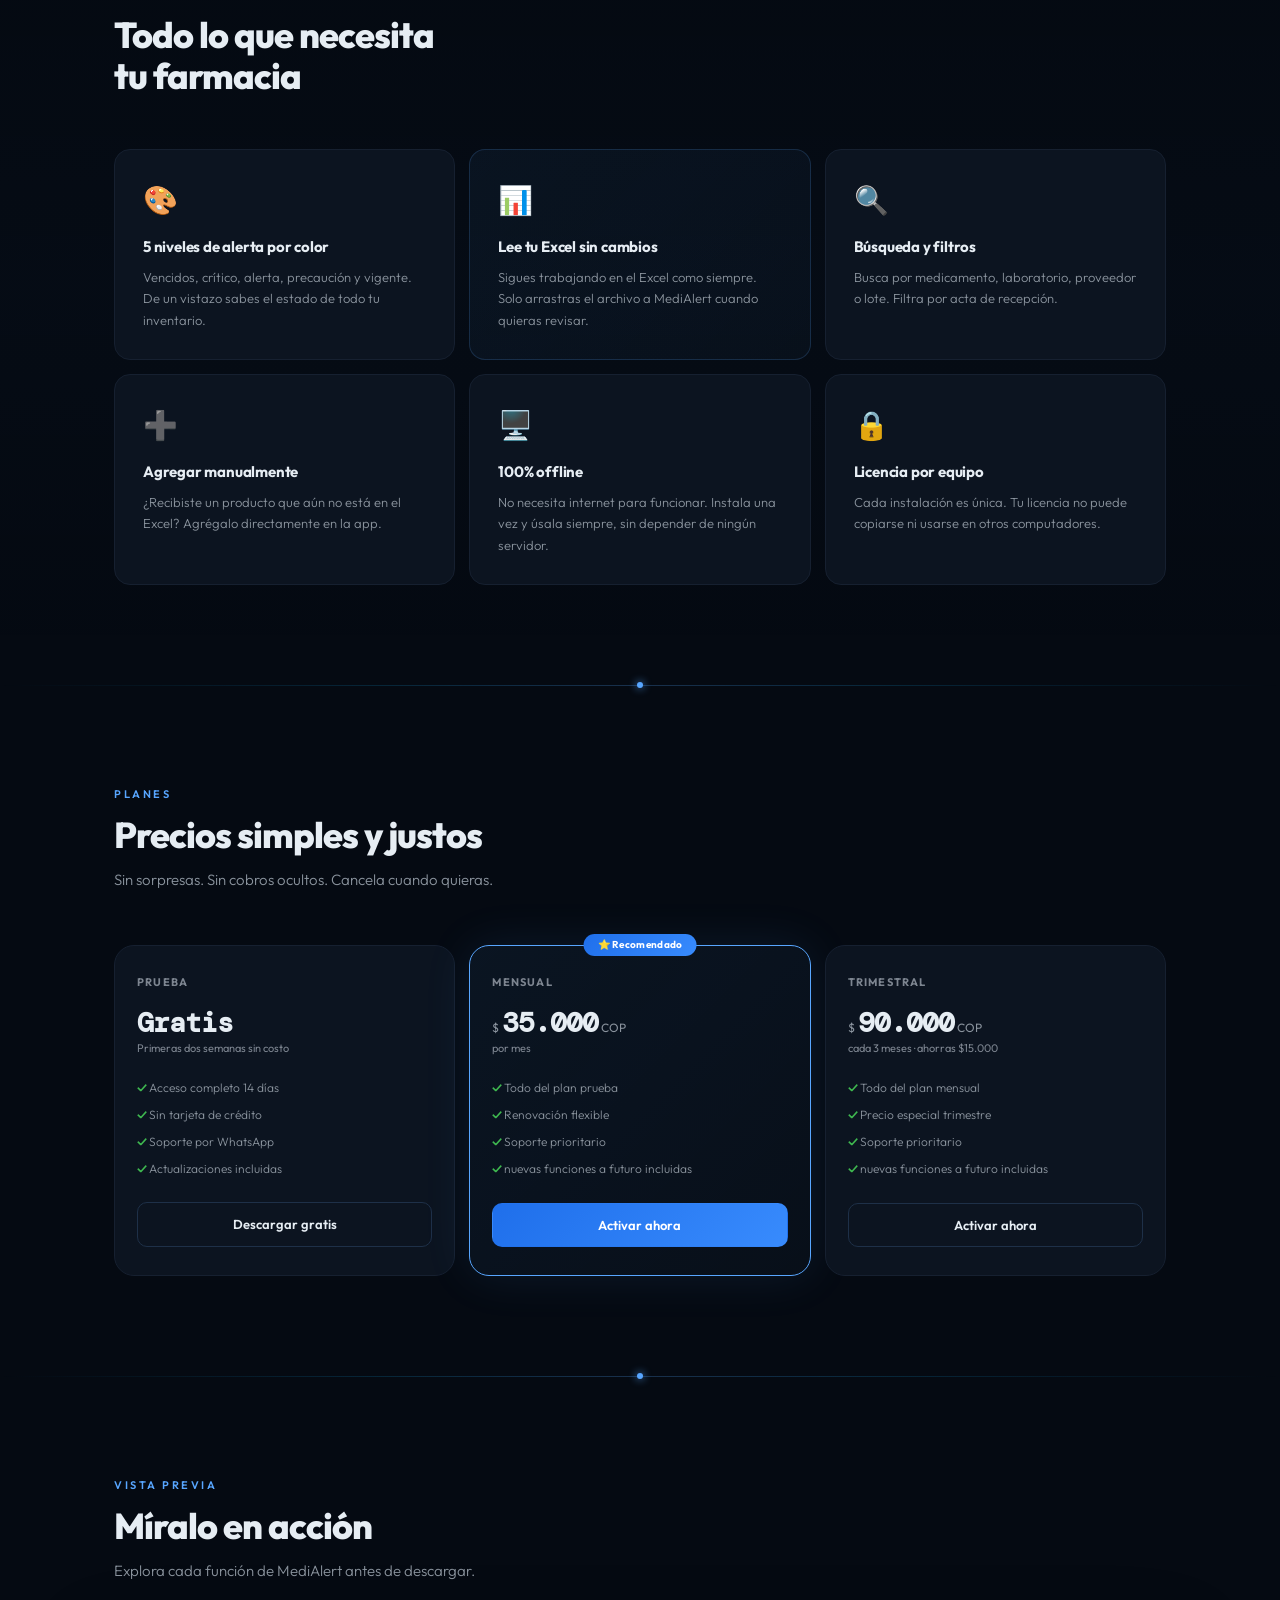
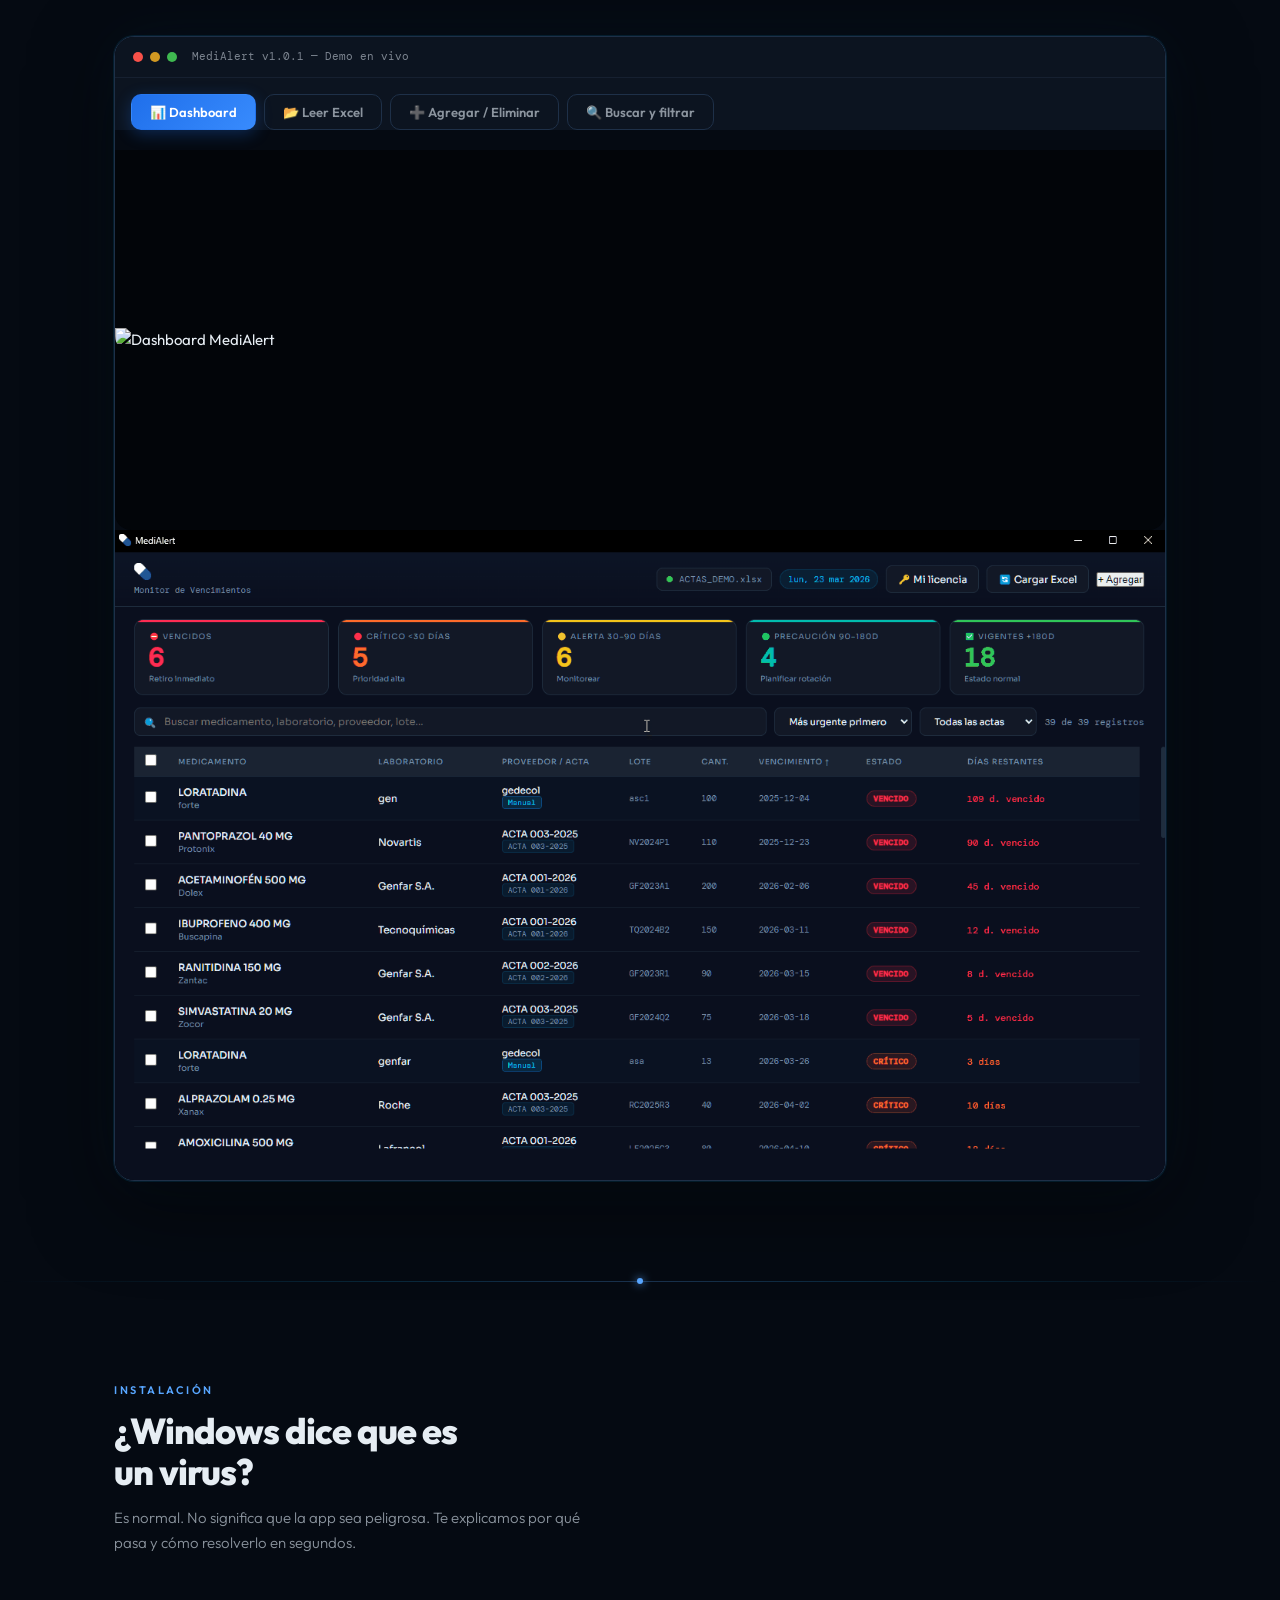
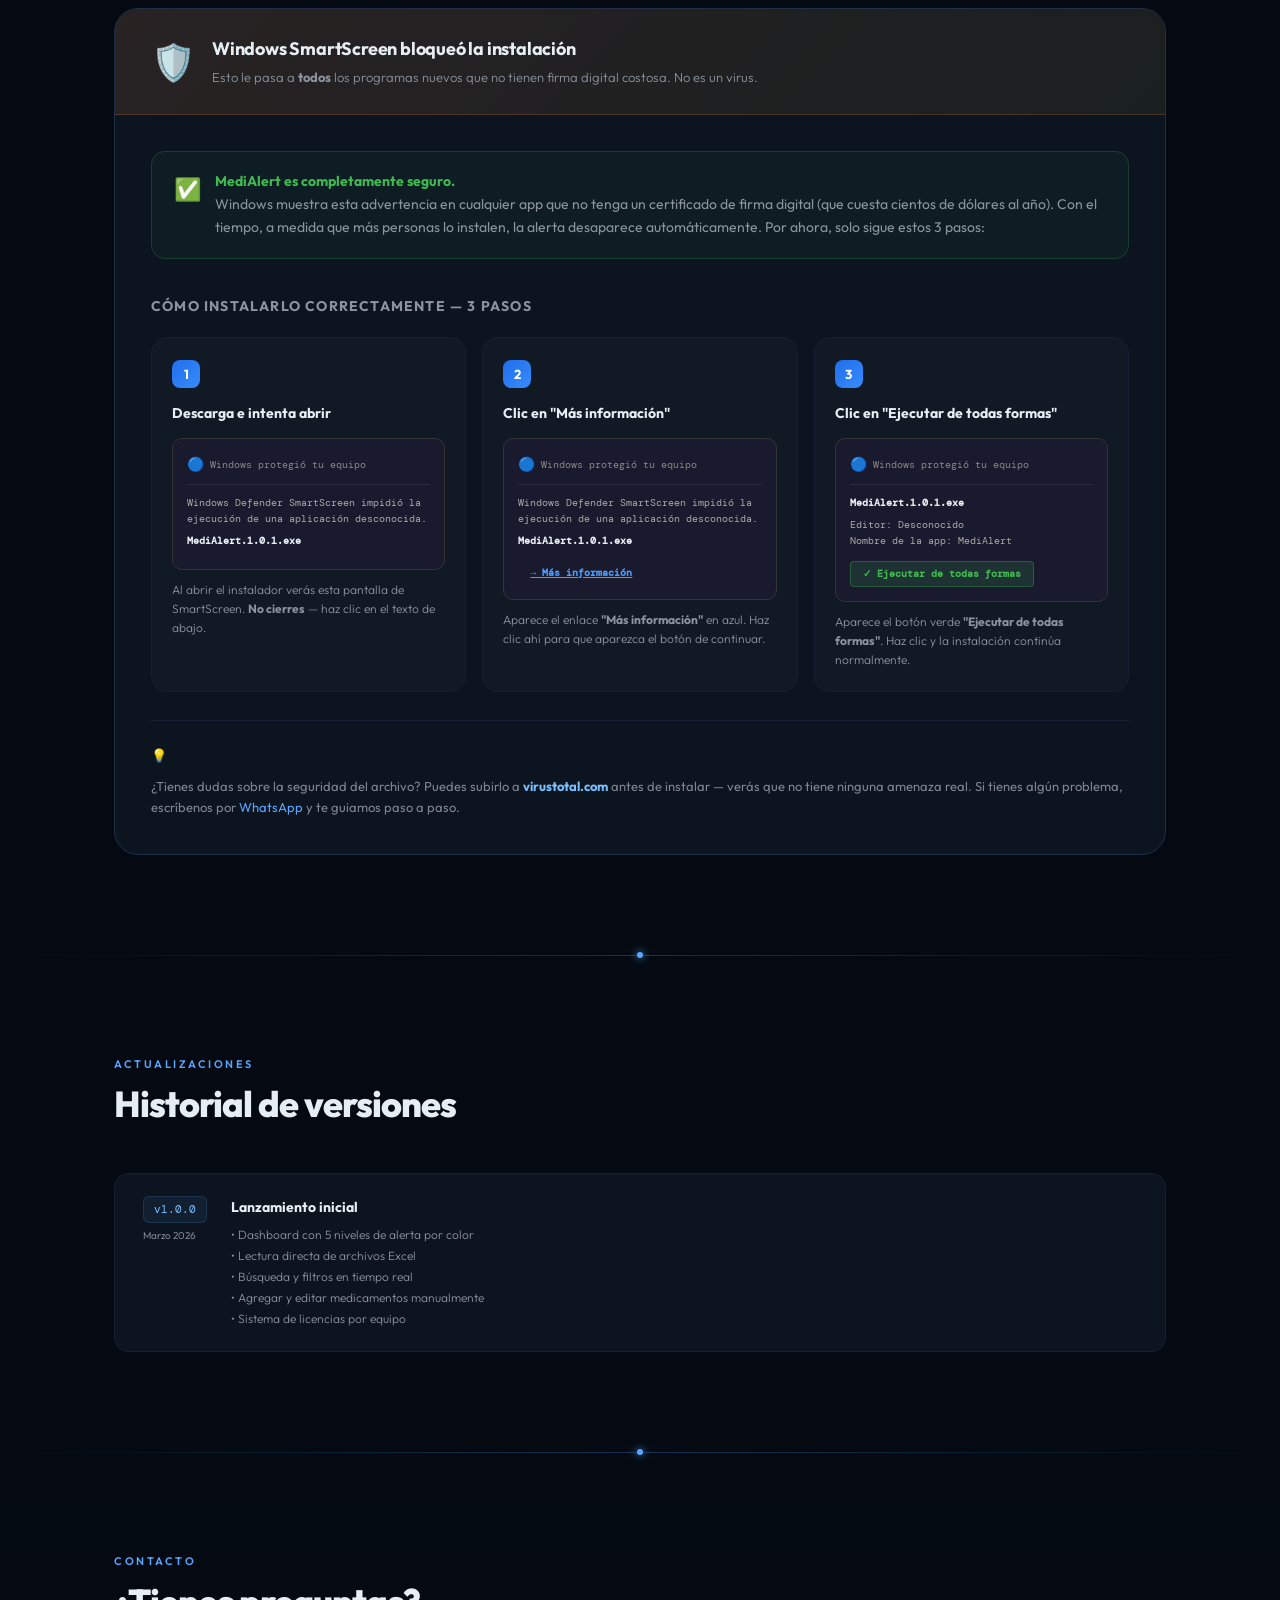
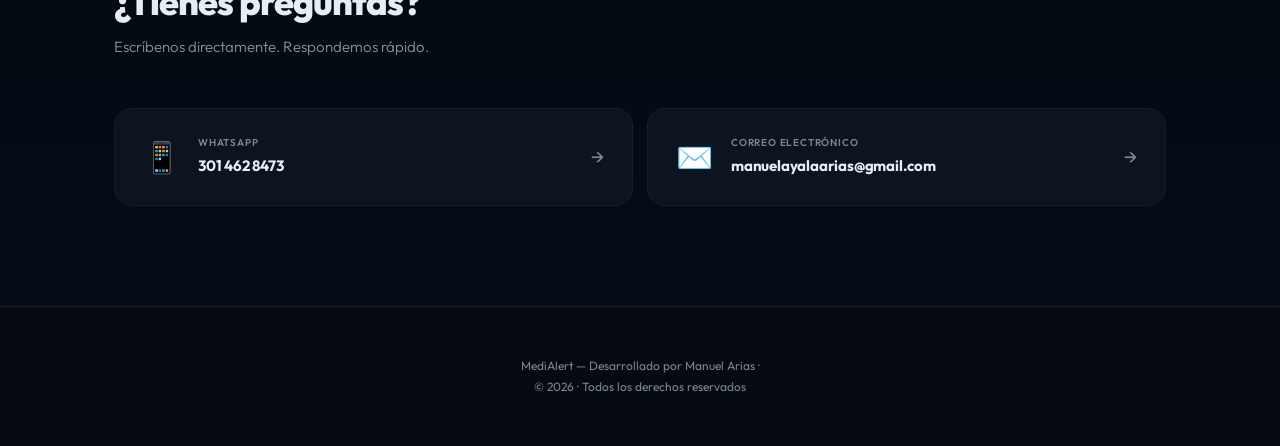
==== commit 8b6475c9: "Add files via upload" ====
--- a/index.html
+++ b/index.html
@@ -51,7 +51,7 @@
 
     <!-- Botón de descarga en el nav (desktop)
          Cambia el href por la URL de tu release -->
-    <a href="https://github.com/AxxN202/medialert/releases/download/v1.0.0/Monitor.Vencimientos.Setup.1.0.0.exe"
+    <a href="https://github.com/AxxN202/medialert/releases/download/v1.0.1/MediAlert.1.0.1.exe"
        class="btn-nav" download>Descargar gratis</a>
 
     <!-- Botón ☰ que aparece solo en móvil -->
@@ -66,7 +66,7 @@
     <a href="#seguridad">Instalación</a>
     <a href="guia.html">📖 Guía de instalación</a>
     <a href="#contact">Contacto</a>
-    <a href="https://github.com/AxxN202/medialert/releases/download/v1.0.0/Monitor.Vencimientos.Setup.1.0.0.exe"
+    <a href="https://github.com/AxxN202/medialert/releases/download/v1.0.1/MediAlert.1.0.1.exe"
        class="btn-nav" download>Descargar gratis</a>
   </div>
 </nav>
@@ -116,11 +116,11 @@
       <!-- ═══ BOTÓN PRINCIPAL DE DESCARGA ═══
            El más importante de la página.
            Cambia el href por tu URL de GitHub Release -->
-      <a href="https://github.com/AxxN202/medialert/releases/download/v1.0.0/Monitor.Vencimientos.Setup.1.0.0.exe"
+      <a href="https://github.com/AxxN202/medialert/releases/download/v1.0.1/MediAlert.1.0.1.exe"
          class="btn-primary" download>
         <span>↓</span> Descargar gratis
         <!-- Texto pequeño debajo del botón — cambia si quieres -->
-        <span class="btn-sub">Windows · Primer mes sin costo</span>
+        <span class="btn-sub">Windows · Primeras dos semanas sin costo</span>
       </a>
 
       <!-- Botón secundario — link a la sección de funciones -->
@@ -137,7 +137,7 @@
       <div class="stat-div"></div>
       <div class="stat">
         <span class="stat-num">0</span>
-        <span class="stat-label">Instalaciones extra</span>
+        <span class="stat-label">configuraciones extra, solo instala y usa</span>
       </div>
       <div class="stat-div"></div>
       <div class="stat">
@@ -333,15 +333,15 @@
         <div class="plan-price">
           <span class="plan-amount">Gratis</span>
         </div>
-        <div class="plan-period">Primer mes sin costo</div>
+        <div class="plan-period">Primeras dos semanas sin costo</div>
         <ul class="plan-features">
-          <li>Acceso completo 30 días</li>
+          <li>Acceso completo 14 días</li>
           <li>Sin tarjeta de crédito</li>
           <li>Soporte por WhatsApp</li>
           <li>Actualizaciones incluidas</li>
         </ul>
         <!-- Cambia el href por tu URL de release -->
-        <a href="https://github.com/AxxN202/medialert/releases/download/v1.0.0/Monitor.Vencimientos.Setup.1.0.0.exe"
+        <a href="https://github.com/AxxN202/medialert/releases/download/v1.0.1/MediAlert.1.0.1.exe"
            class="btn-plan" download>Descargar gratis</a>
       </div>
 
@@ -360,7 +360,7 @@
           <li>Todo del plan prueba</li>
           <li>Renovación flexible</li>
           <li>Soporte prioritario</li>
-          <li>Nuevas funciones incluidas</li>
+          <li>nuevas funciones a futuro incluidas</li>
         </ul>
         <!-- Cambia el mensaje de WhatsApp en el href -->
         <a href="https://wa.me/573014628473?text=Hola,%20quiero%20activar%20MediAlert%20mensual"
@@ -380,7 +380,7 @@
           <li>Todo del plan mensual</li>
           <li>Precio especial trimestre</li>
           <li>Soporte prioritario</li>
-          <li>Nuevas funciones incluidas</li>
+          <li>nuevas funciones a futuro incluidas</li>
         </ul>
         <a href="https://wa.me/573014628473?text=Hola,%20quiero%20activar%20MediAlert%20trimestral"
            class="btn-plan" target="_blank">Activar ahora</a>
@@ -421,7 +421,7 @@
         <div class="demo-dot red"></div>
         <div class="demo-dot yellow"></div>
         <div class="demo-dot green"></div>
-        <span class="demo-bar-title">MediAlert v1.0.0 — Demo en vivo</span>
+        <span class="demo-bar-title">MediAlert v1.0.1 — Demo en vivo</span>
       </div>
 
       <!-- Botones de los tabs
@@ -481,31 +481,24 @@
                   luego seleccionar y eliminar un registro -->
       <div class="demo-tab-content" id="tab-editar">
         <div class="demo-media">
-          <!-- <img src="demo-editar.gif" alt="Agregar y eliminar" class="demo-gif"> -->
+          <img src="demo-editar.gif" alt="Agregar y eliminar" class="demo-gif">
           <div class="demo-placeholder">
-            <div class="demo-placeholder-icon">➕</div>
-            <h3>Agregar y eliminar en tiempo real</h3>
-            <p>Agrega medicamentos manualmente con el formulario integrado. Edita o elimina registros con un clic — los cambios se guardan al instante.</p>
-            <div class="demo-filename">📁 archivo esperado: demo-editar.gif</div>
-          </div>
-        </div>
-      </div>
+        </div>
+      </div>
+      </div>
+
 
       <!-- ════ CONTENIDO DEL TAB 4: Búsqueda y filtros ════
            GIF esperado: demo-buscar.gif
            Graba: escribir en el buscador, filtrar por acta, ordenar columnas -->
-      <div class="demo-tab-content" id="tab-buscar">
+      <div class="demo-tab-content active" id="tab-buscar">
         <div class="demo-media">
-          <!-- <img src="demo-buscar.gif" alt="Buscar y filtrar" class="demo-gif"> -->
+          <img src="demo-buscar.gif" alt="Buscar y filtrar" class="demo-gif">
           <div class="demo-placeholder">
-            <div class="demo-placeholder-icon">🔍</div>
-            <h3>Búsqueda y filtros instantáneos</h3>
-            <p>Busca por nombre, laboratorio, proveedor o lote. Filtra por acta de recepción. Resultados en tiempo real sin recargar.</p>
-            <div class="demo-filename">📁 archivo esperado: demo-buscar.gif</div>
+         
           </div>
         </div>
-      </div>
-
+    
     </div><!-- /demo-wrapper -->
   </div>
 </section>
@@ -565,7 +558,7 @@
                 <span class="win-titlebar-text">Windows protegió tu equipo</span>
               </div>
               <div class="win-text">Windows Defender SmartScreen impidió la<br>ejecución de una aplicación desconocida.</div>
-              <div class="win-text win-app-name">Monitor.Vencimientos.Setup.exe</div>
+              <div class="win-text win-app-name">MediAlert.1.0.1.exe</div>
             </div>
             <p>Al abrir el instalador verás esta pantalla de SmartScreen. <strong>No cierres</strong> — haz clic en el texto de abajo.</p>
           </div>
@@ -580,7 +573,7 @@
                 <span class="win-titlebar-text">Windows protegió tu equipo</span>
               </div>
               <div class="win-text">Windows Defender SmartScreen impidió la<br>ejecución de una aplicación desconocida.</div>
-              <div class="win-text win-app-name">Monitor.Vencimientos.Setup.exe</div>
+              <div class="win-text win-app-name">MediAlert.1.0.1.exe</div>
               <span class="win-btn win-btn-link">→ Más información</span>
             </div>
             <p>Aparece el enlace <strong>"Más información"</strong> en azul. Haz clic ahí para que aparezca el botón de continuar.</p>
@@ -595,7 +588,7 @@
                 <span class="win-titlebar-icon">🔵</span>
                 <span class="win-titlebar-text">Windows protegió tu equipo</span>
               </div>
-              <div class="win-text win-app-name">Monitor.Vencimientos.Setup.exe</div>
+              <div class="win-text win-app-name">MediAlert.1.0.1.exe</div>
               <div class="win-text">Editor: Desconocido<br>Nombre de la app: MediAlert</div>
               <span class="win-btn win-btn-run">✓ Ejecutar de todas formas</span>
             </div>
@@ -685,9 +678,8 @@
 <footer class="footer">
   <div class="container">
     <!-- Logo del footer — mismo que el nav -->
-    <img src="[data-uri]" alt="Pulso Vital">
     <!-- Texto del footer — cambia según quieras -->
-    <p>MediAlert — Desarrollado por Pulso Vital · Servicios Farmacéuticos</p>
+    <p>MediAlert — Desarrollado por Manuel Arias ·</p>
     <p>© 2026 · Todos los derechos reservados</p>
   </div>
 </footer>
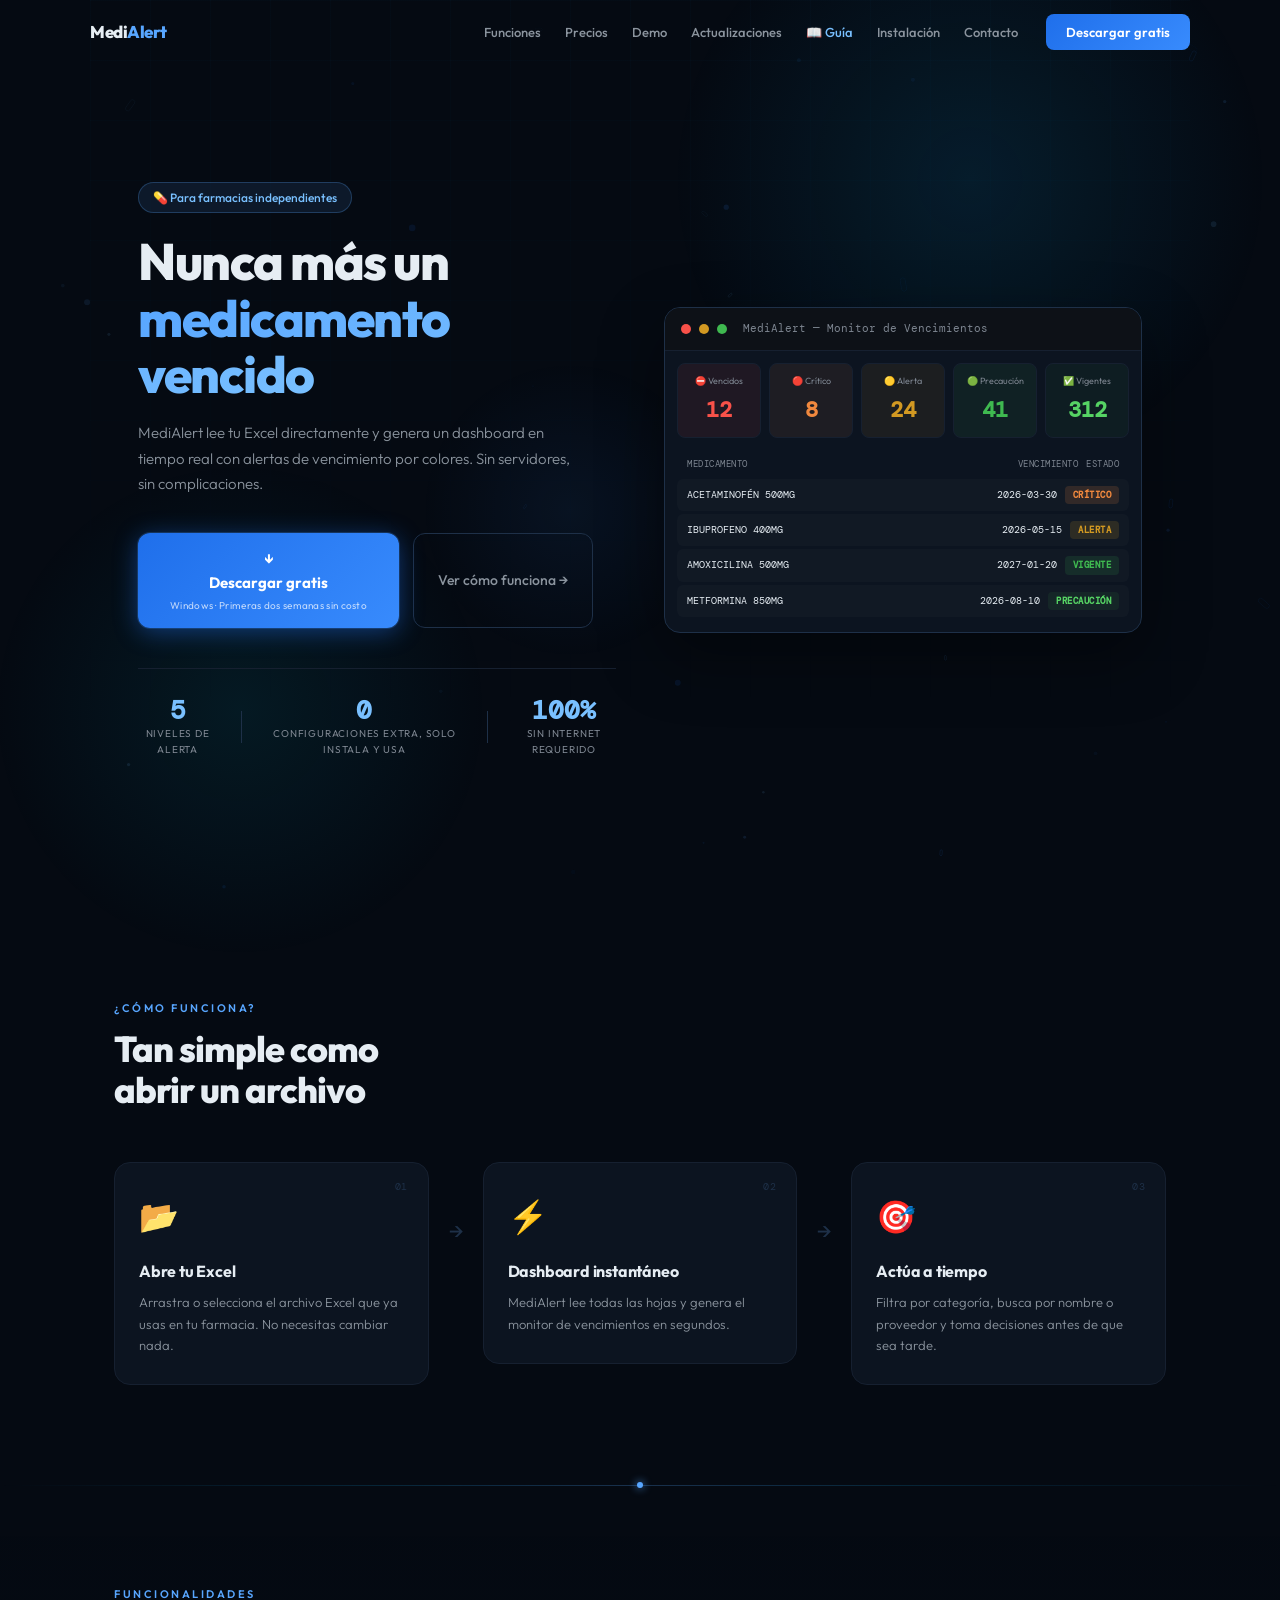
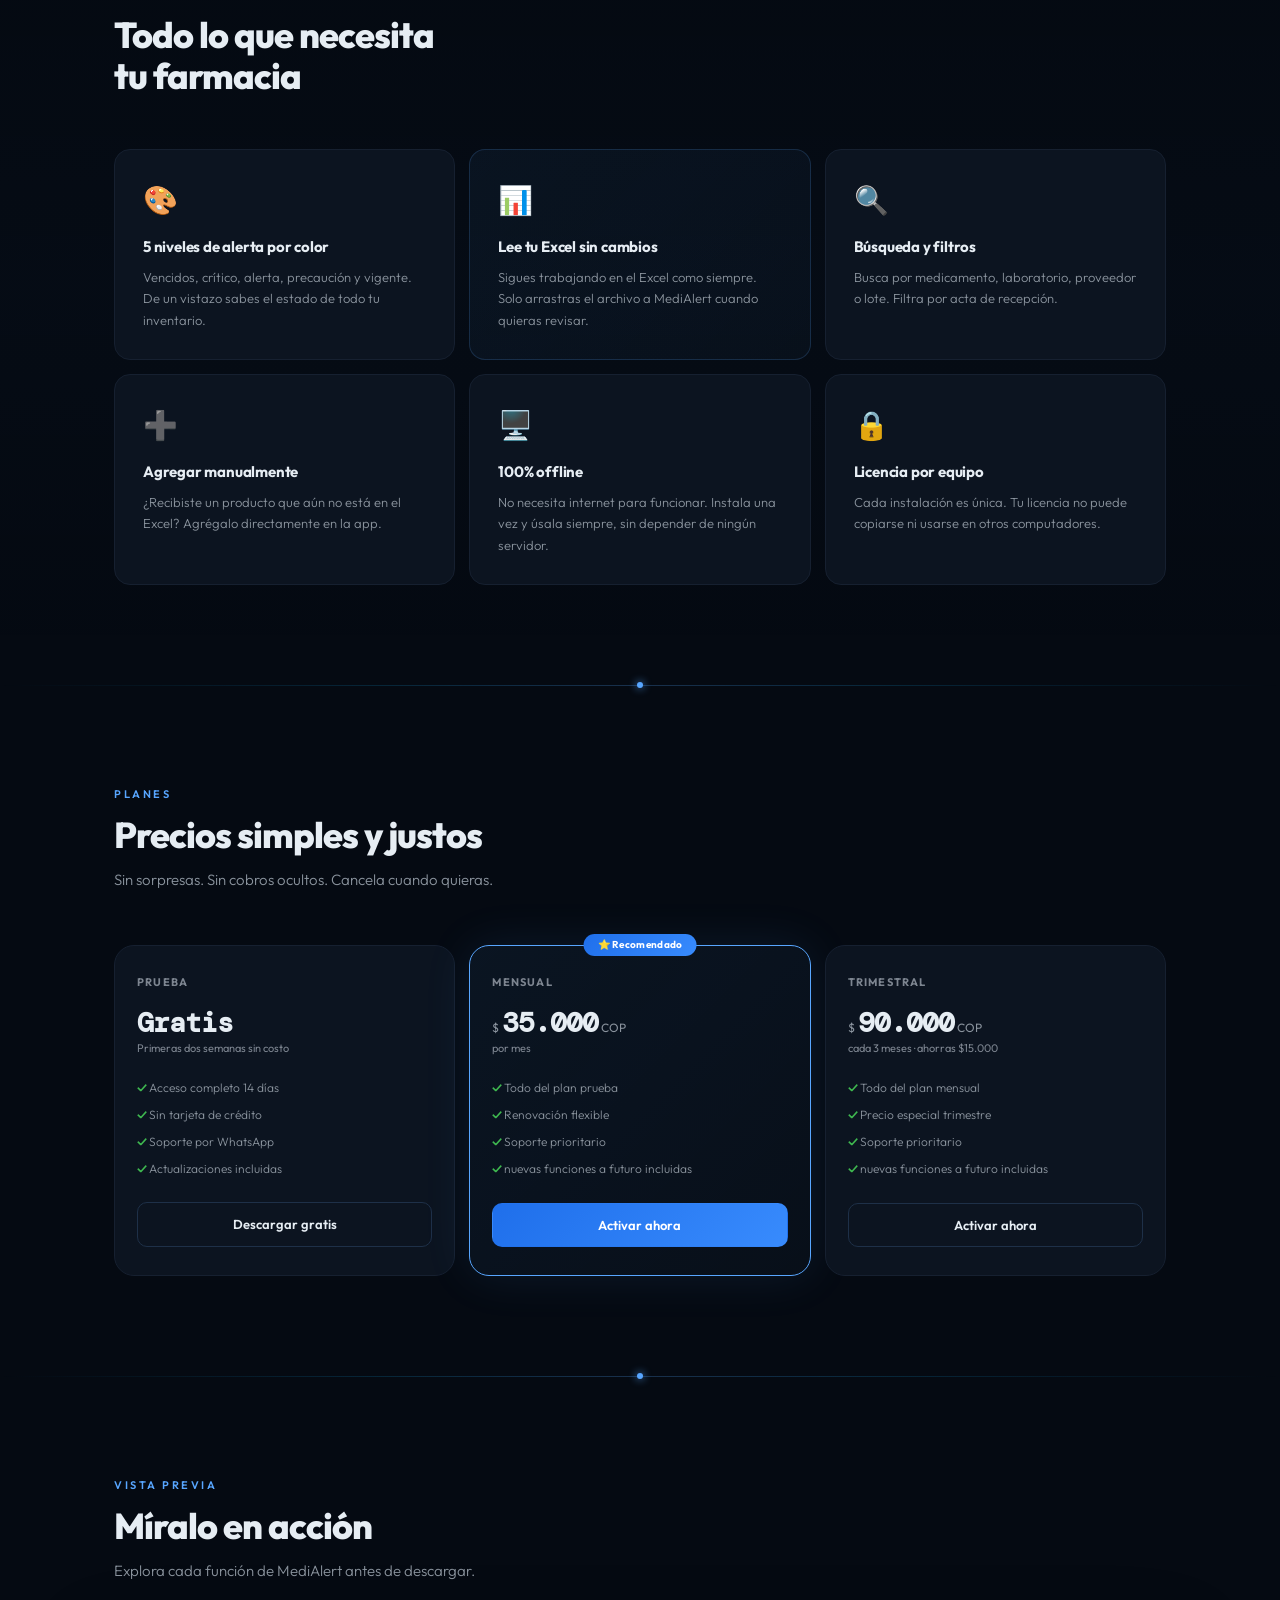
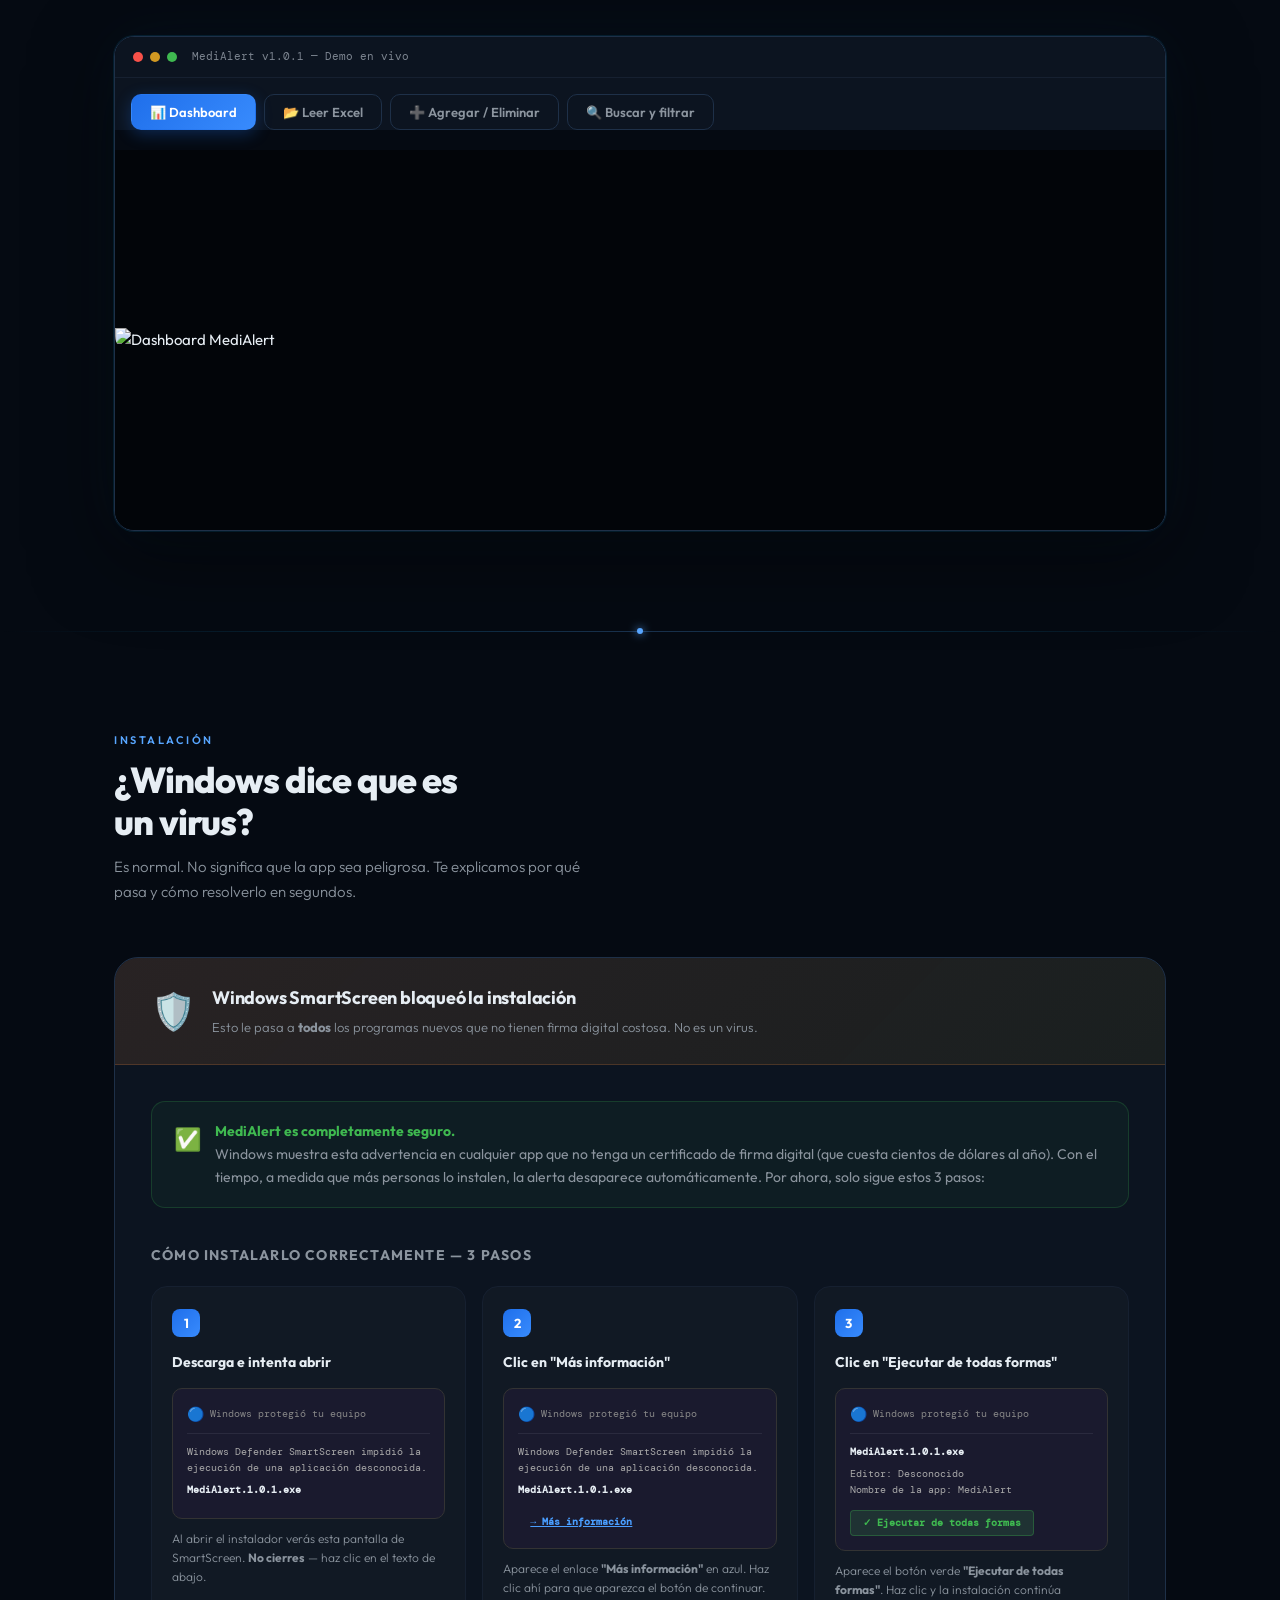
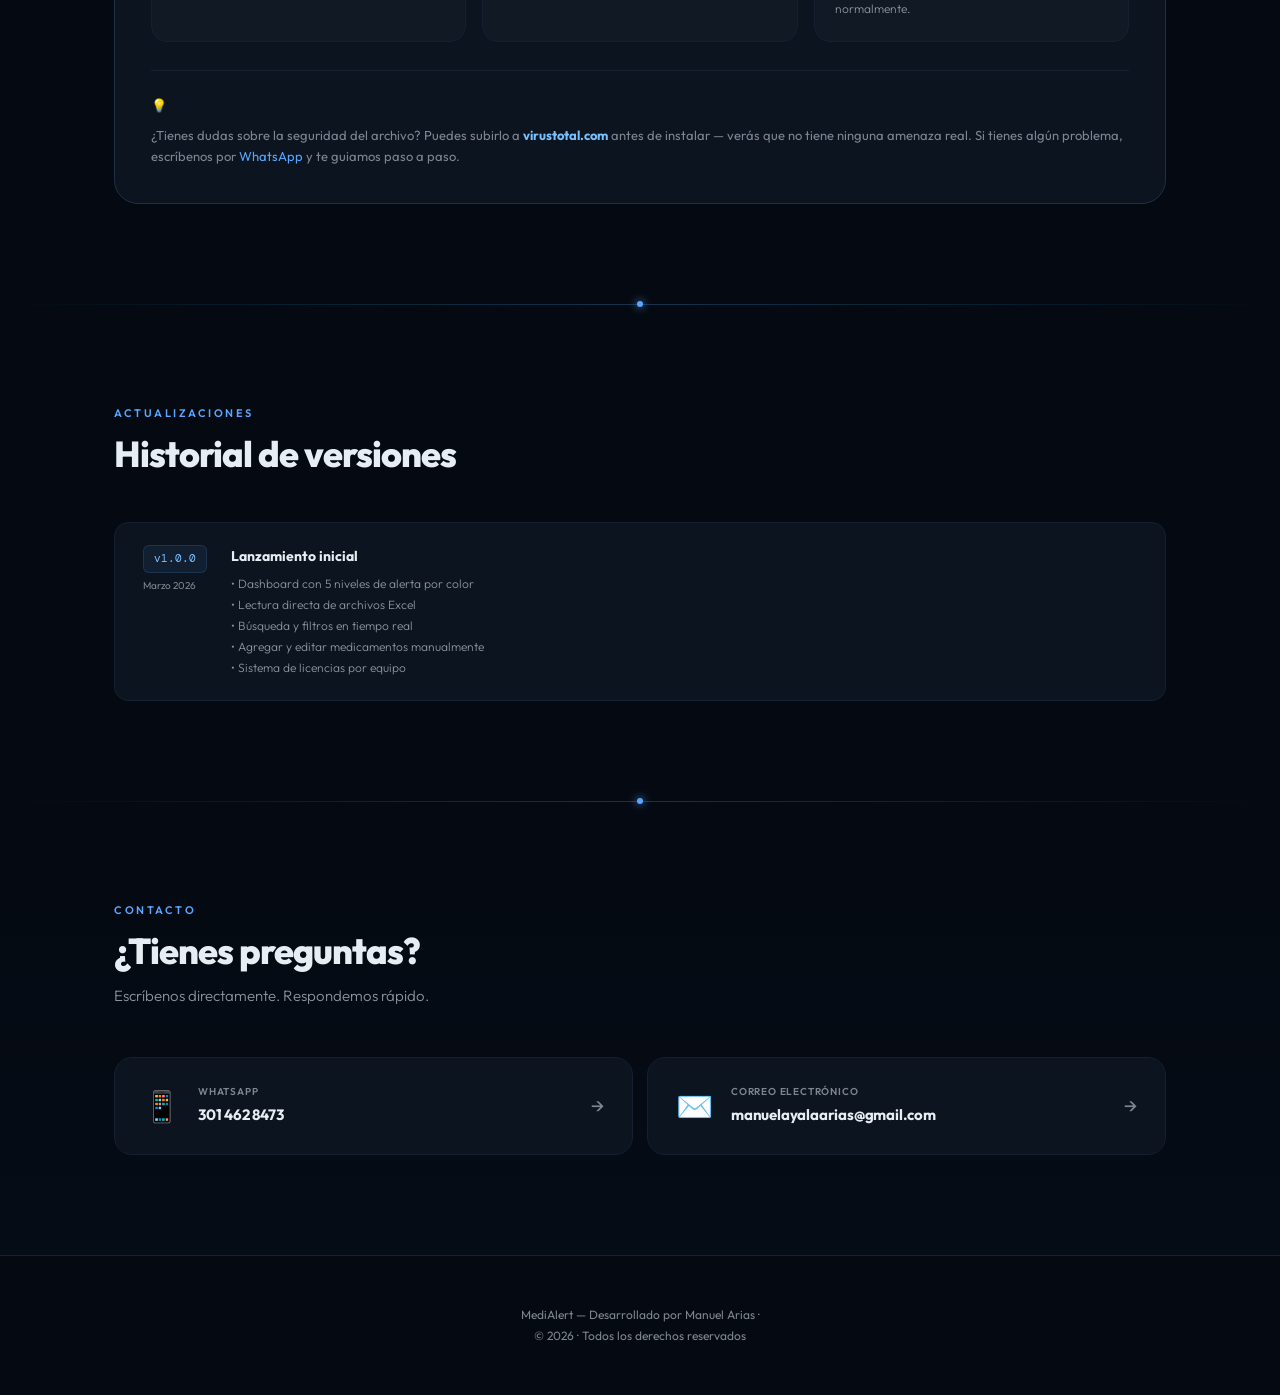
==== commit bee97ce1: "Update index.html" ====
--- a/index.html
+++ b/index.html
@@ -491,7 +491,7 @@
       <!-- ════ CONTENIDO DEL TAB 4: Búsqueda y filtros ════
            GIF esperado: demo-buscar.gif
            Graba: escribir en el buscador, filtrar por acta, ordenar columnas -->
-      <div class="demo-tab-content active" id="tab-buscar">
+      <div class="demo-tab-content" id="tab-buscar">
         <div class="demo-media">
           <img src="demo-buscar.gif" alt="Buscar y filtrar" class="demo-gif">
           <div class="demo-placeholder">
@@ -693,4 +693,4 @@
 
 <script src="app.js"></script>
 </body>
-</html>+</html>
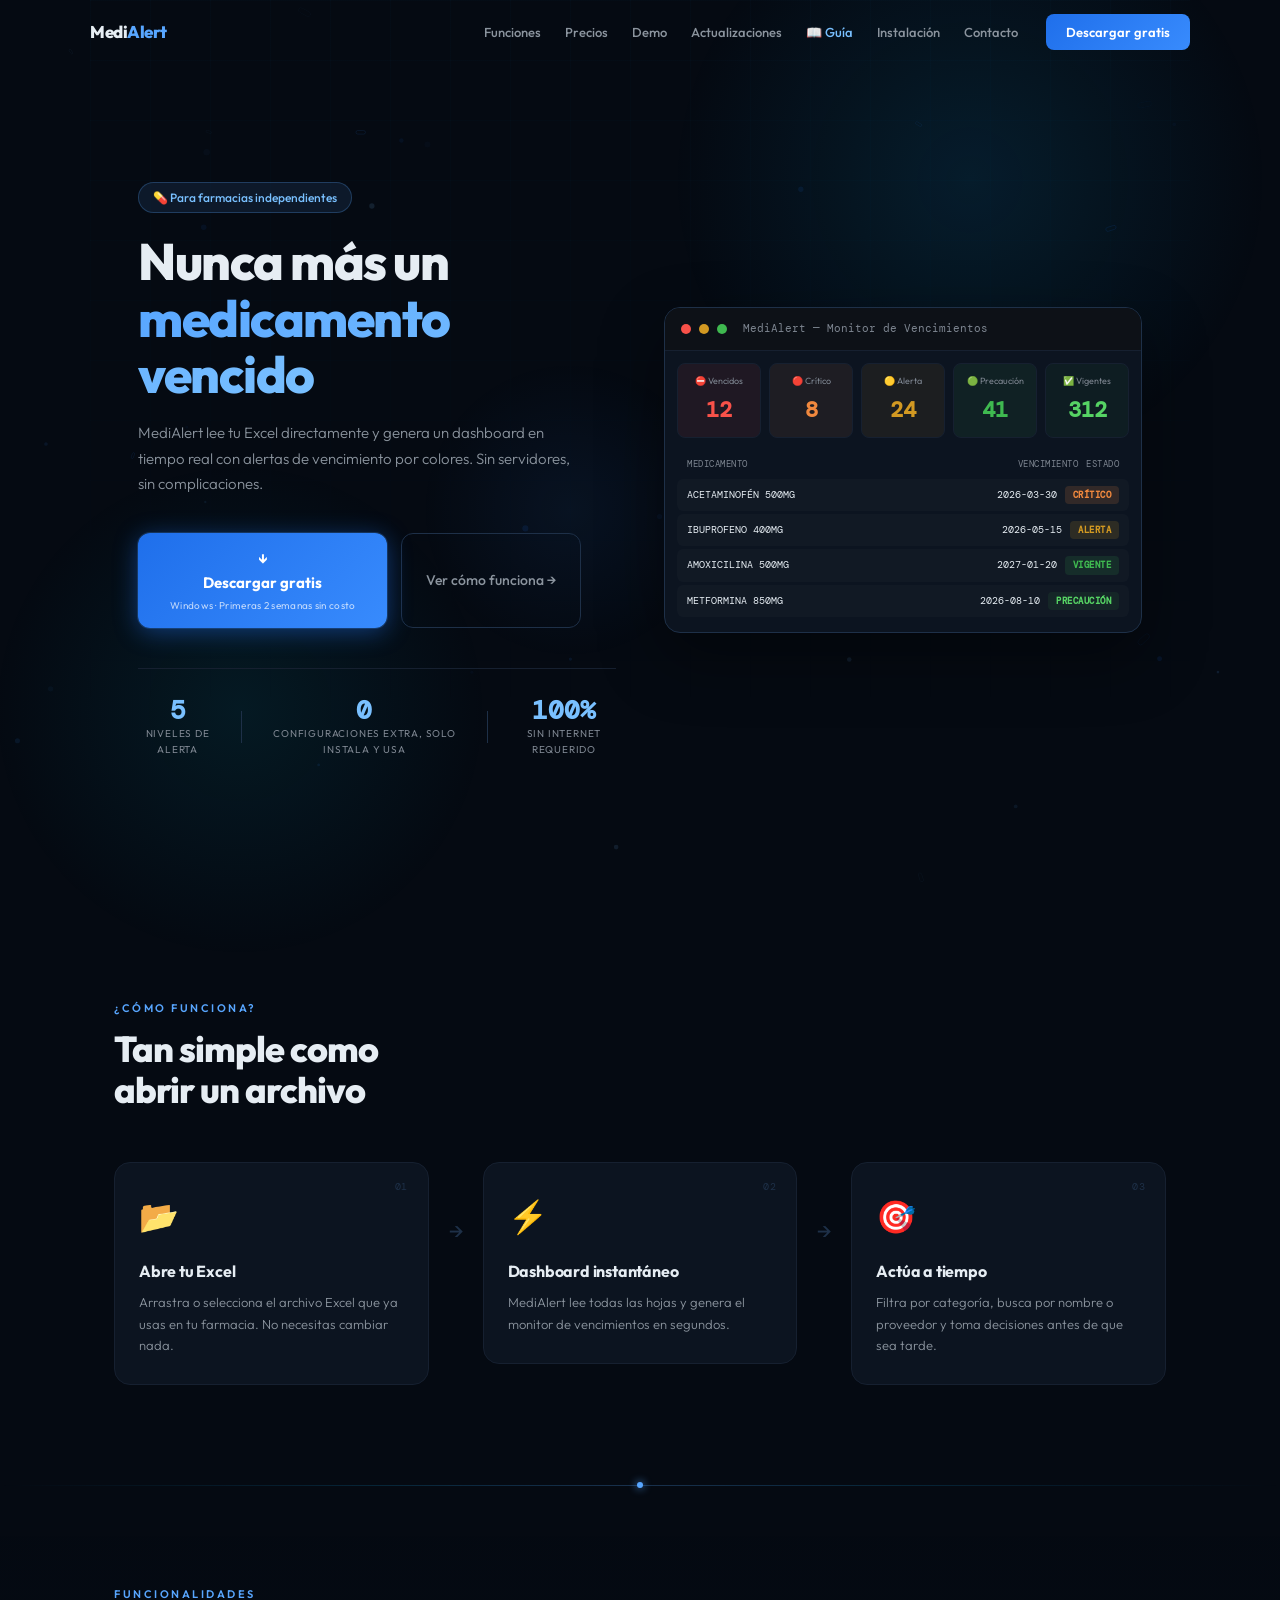
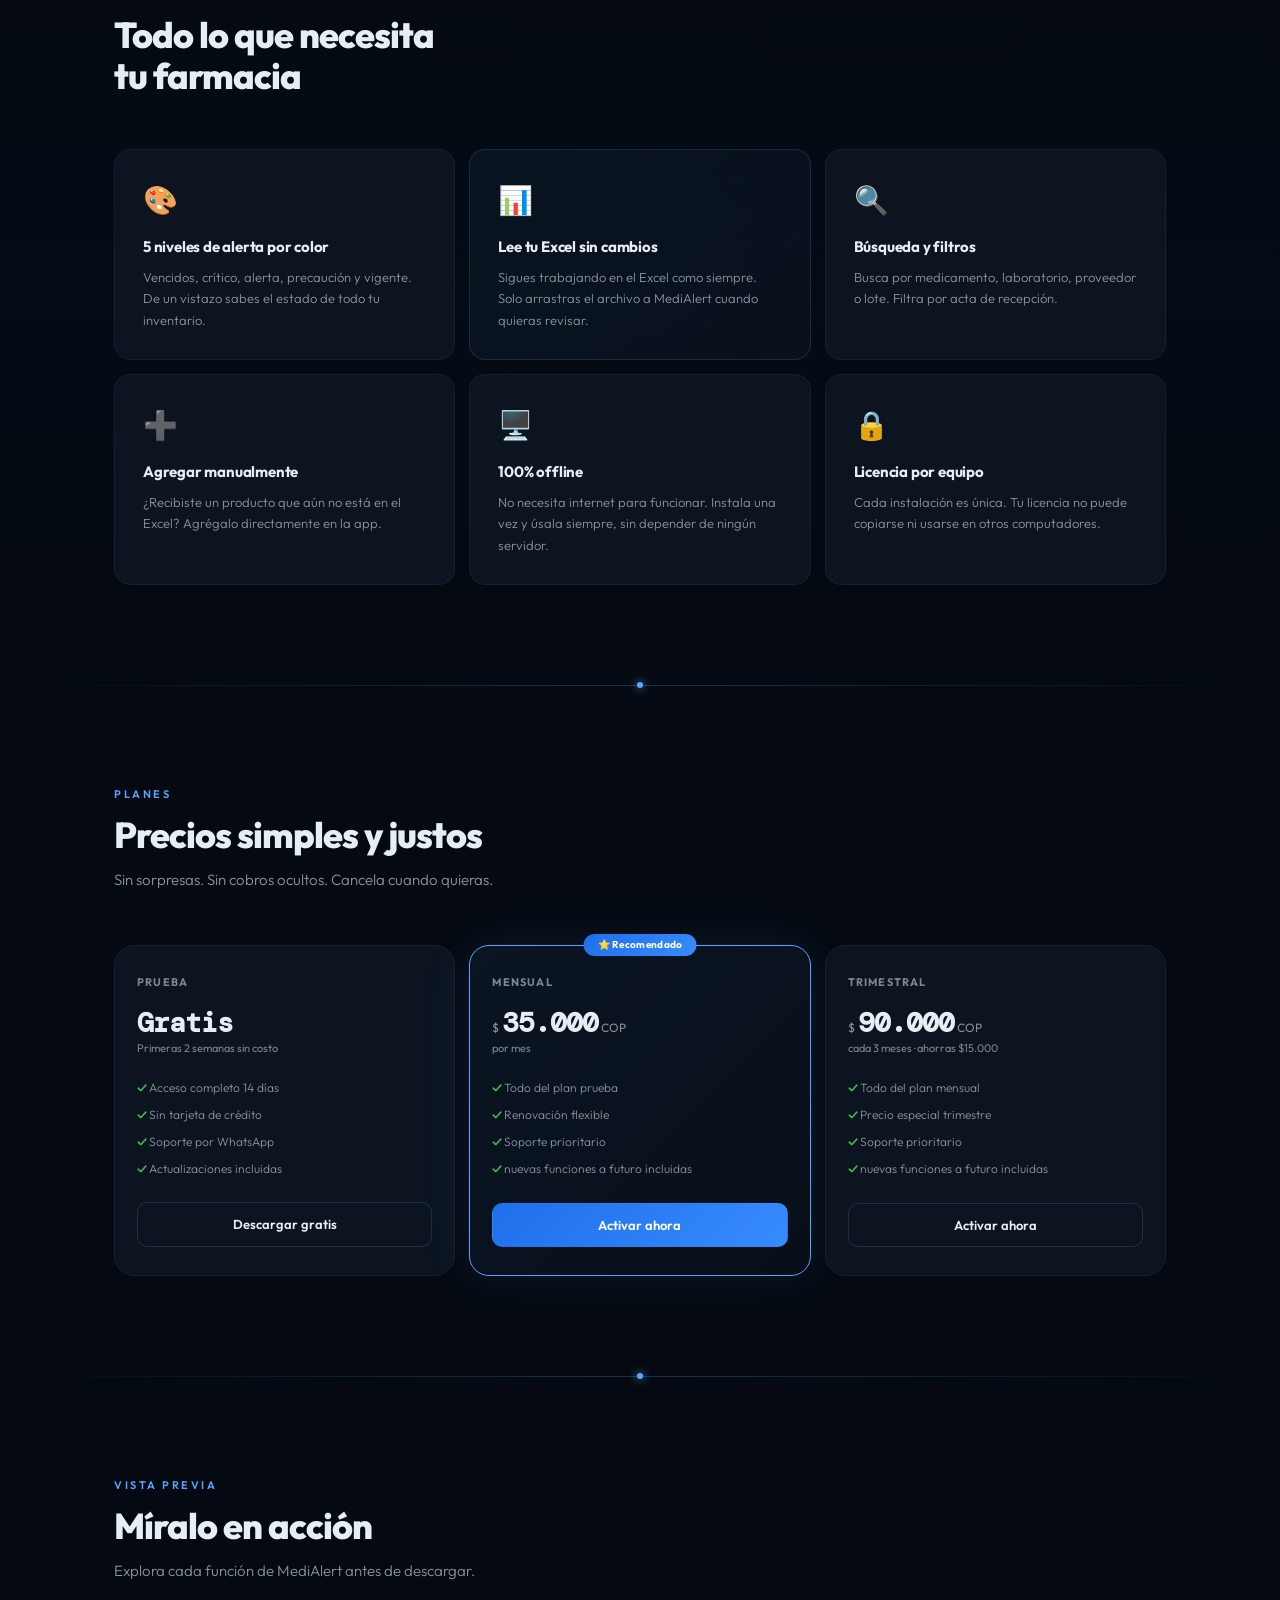
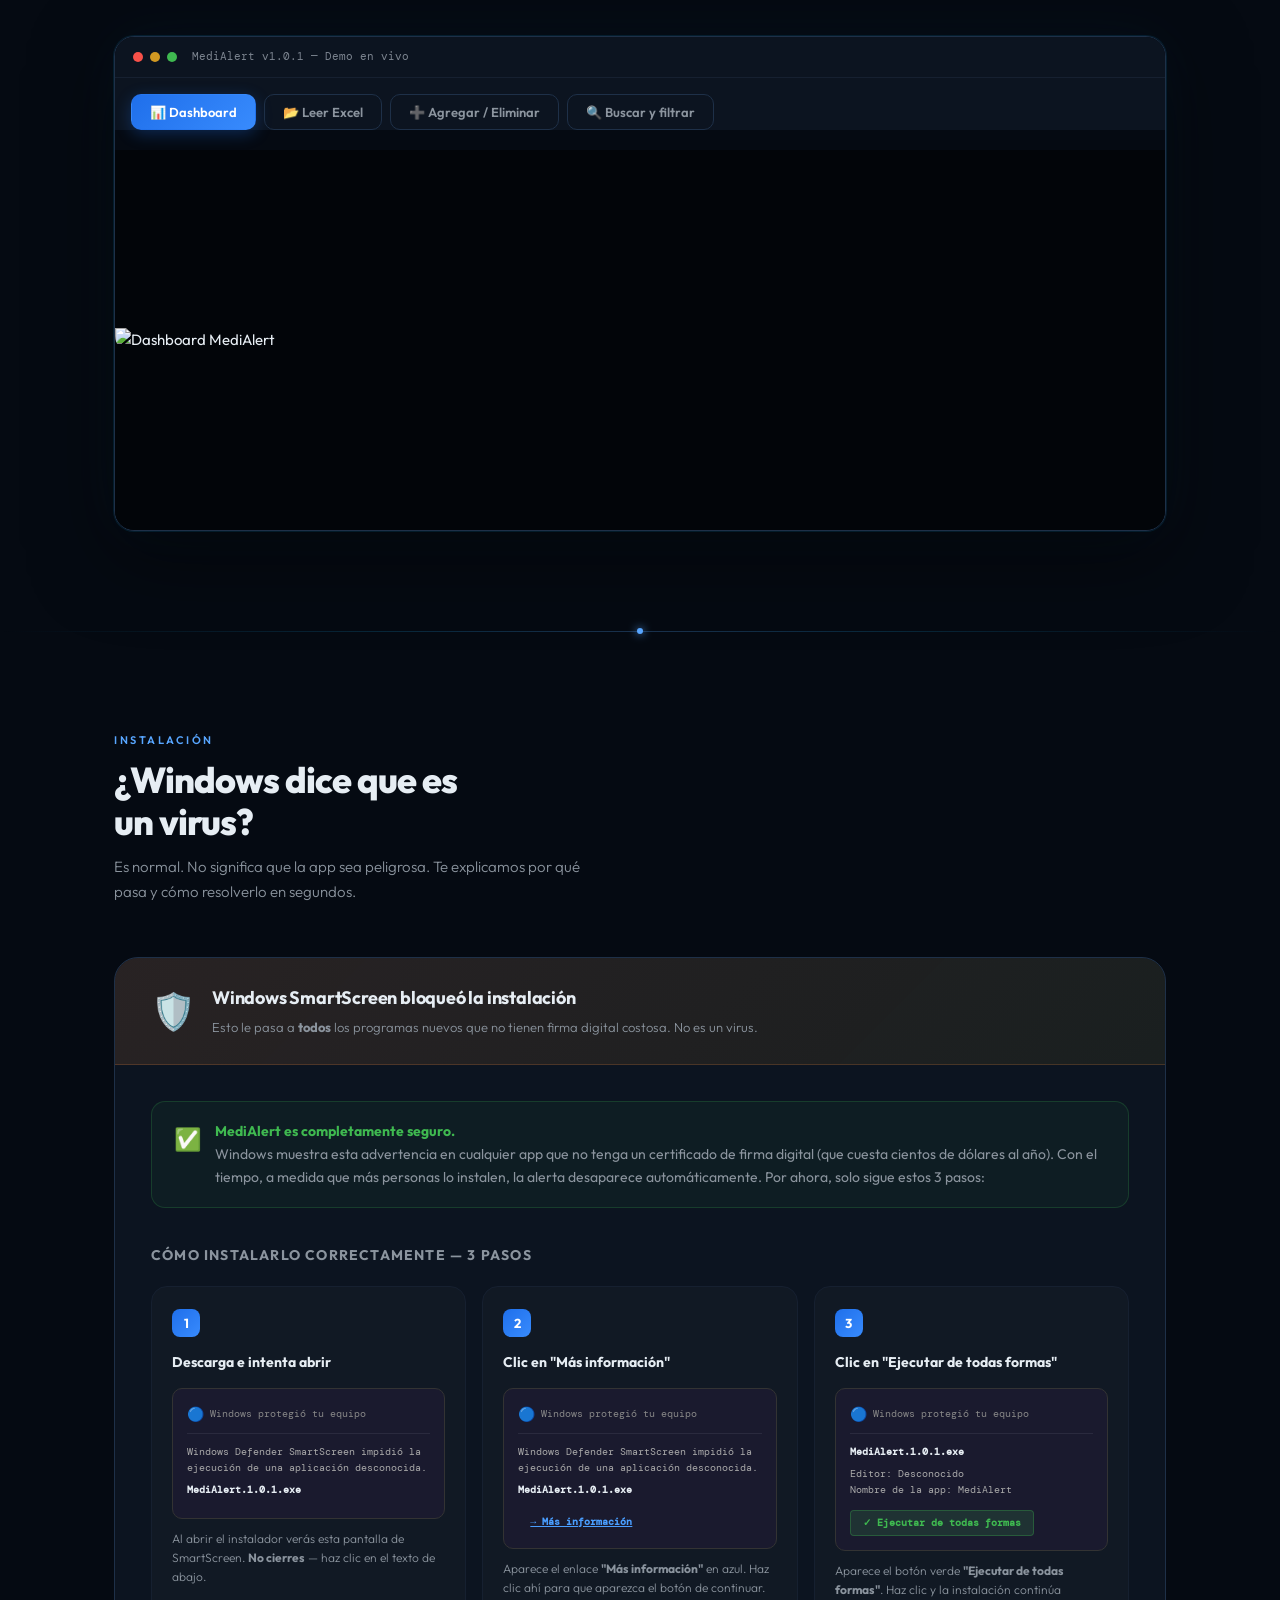
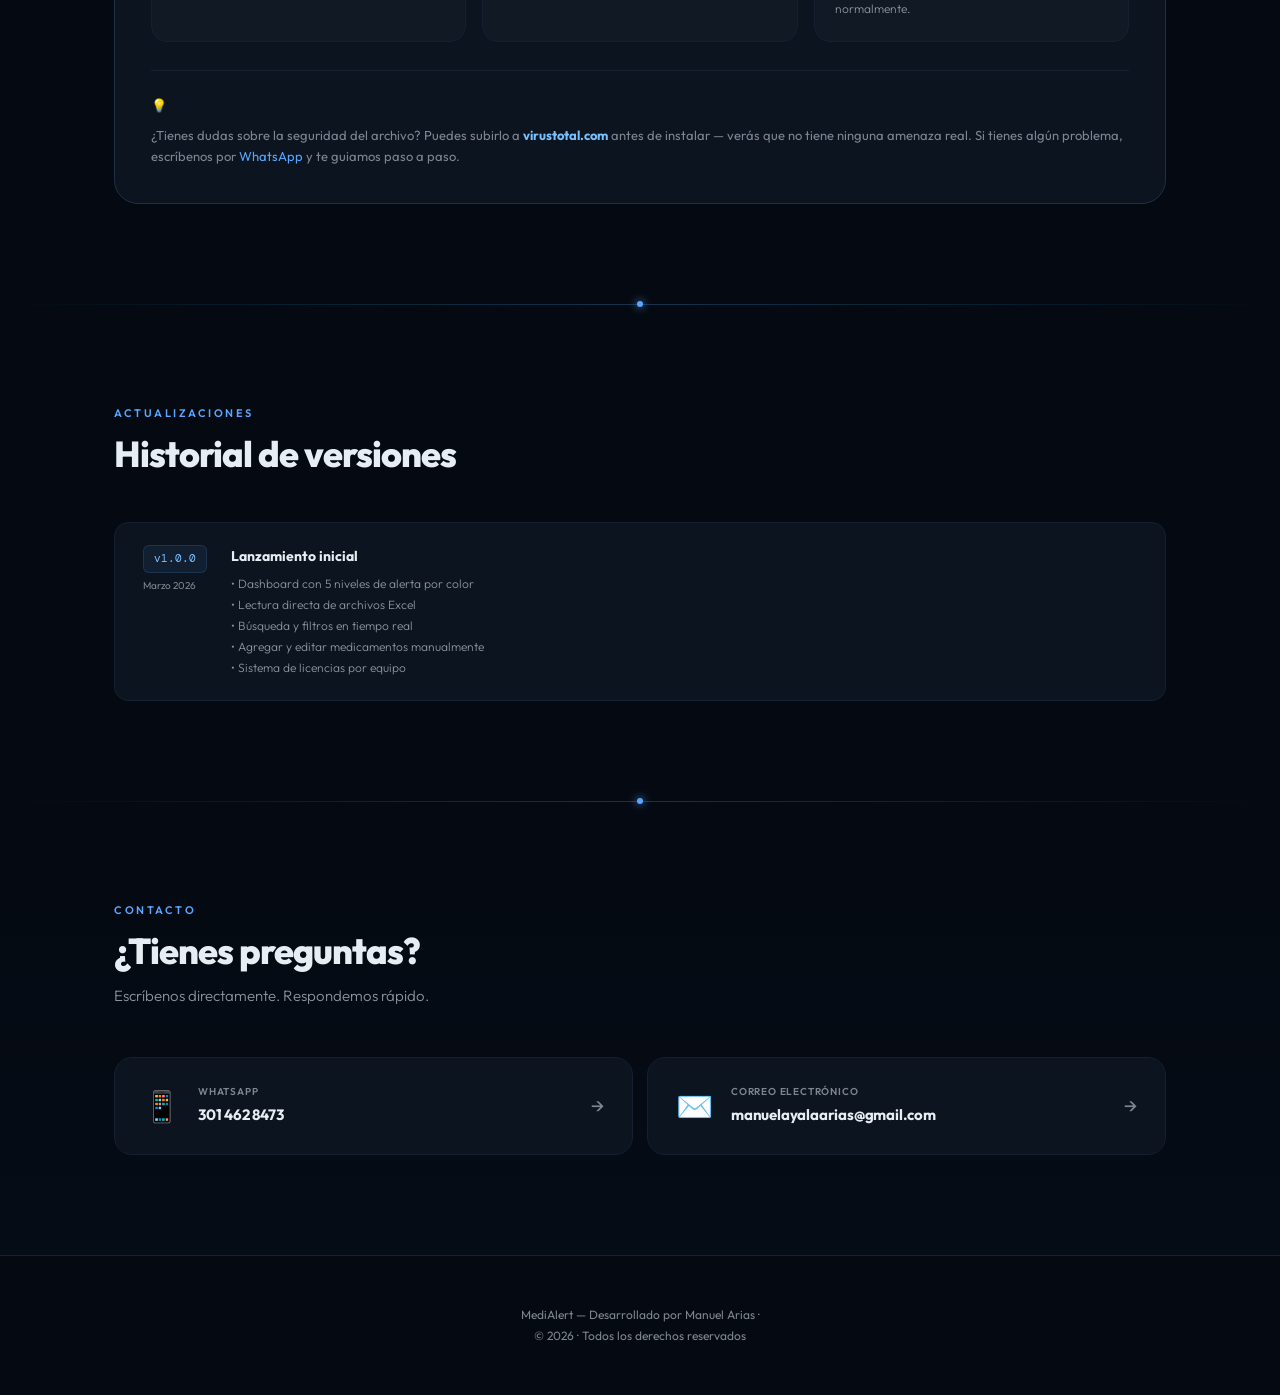
==== commit 23a85eb1: "Update text for trial period duration in Spanish" ====
--- a/index.html
+++ b/index.html
@@ -120,7 +120,7 @@
          class="btn-primary" download>
         <span>↓</span> Descargar gratis
         <!-- Texto pequeño debajo del botón — cambia si quieres -->
-        <span class="btn-sub">Windows · Primeras dos semanas sin costo</span>
+        <span class="btn-sub">Windows · Primeras 2 semanas sin costo</span>
       </a>
 
       <!-- Botón secundario — link a la sección de funciones -->
@@ -333,7 +333,7 @@
         <div class="plan-price">
           <span class="plan-amount">Gratis</span>
         </div>
-        <div class="plan-period">Primeras dos semanas sin costo</div>
+        <div class="plan-period">Primeras 2 semanas sin costo</div>
         <ul class="plan-features">
           <li>Acceso completo 14 días</li>
           <li>Sin tarjeta de crédito</li>
